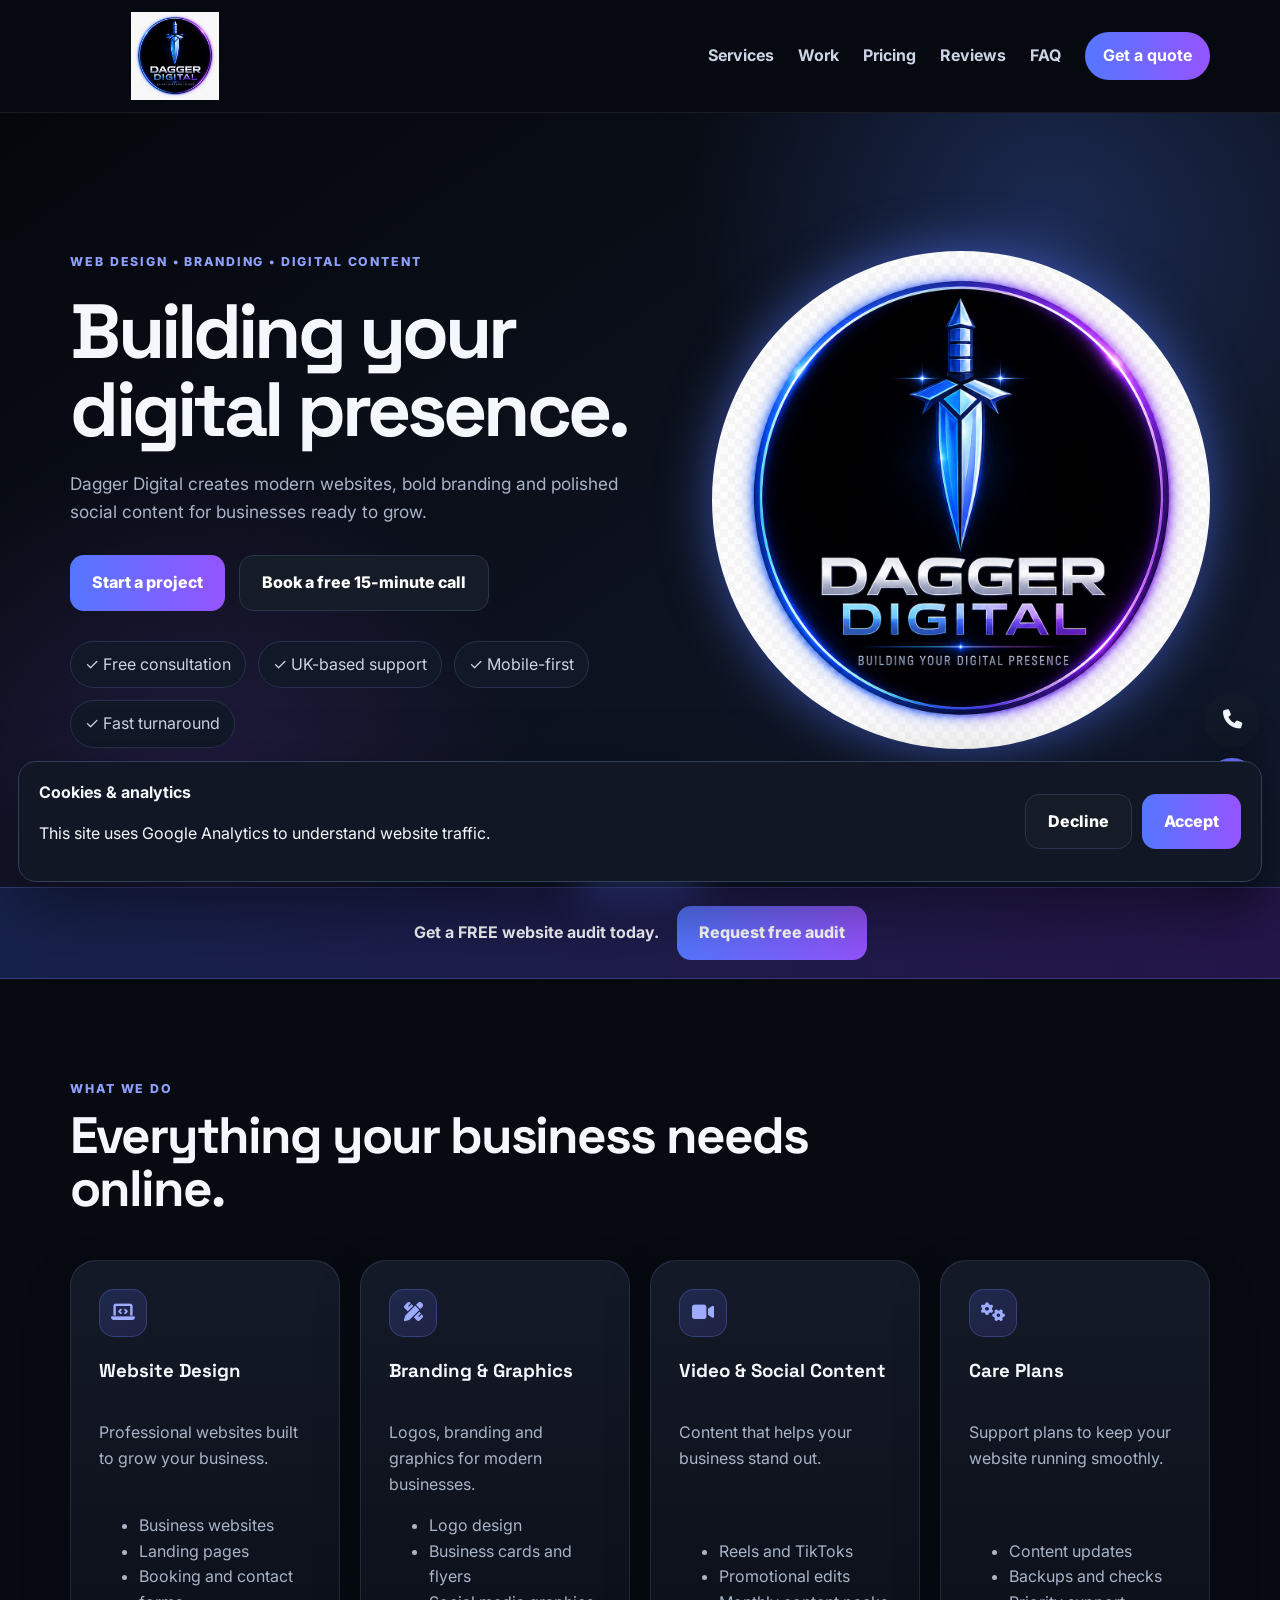
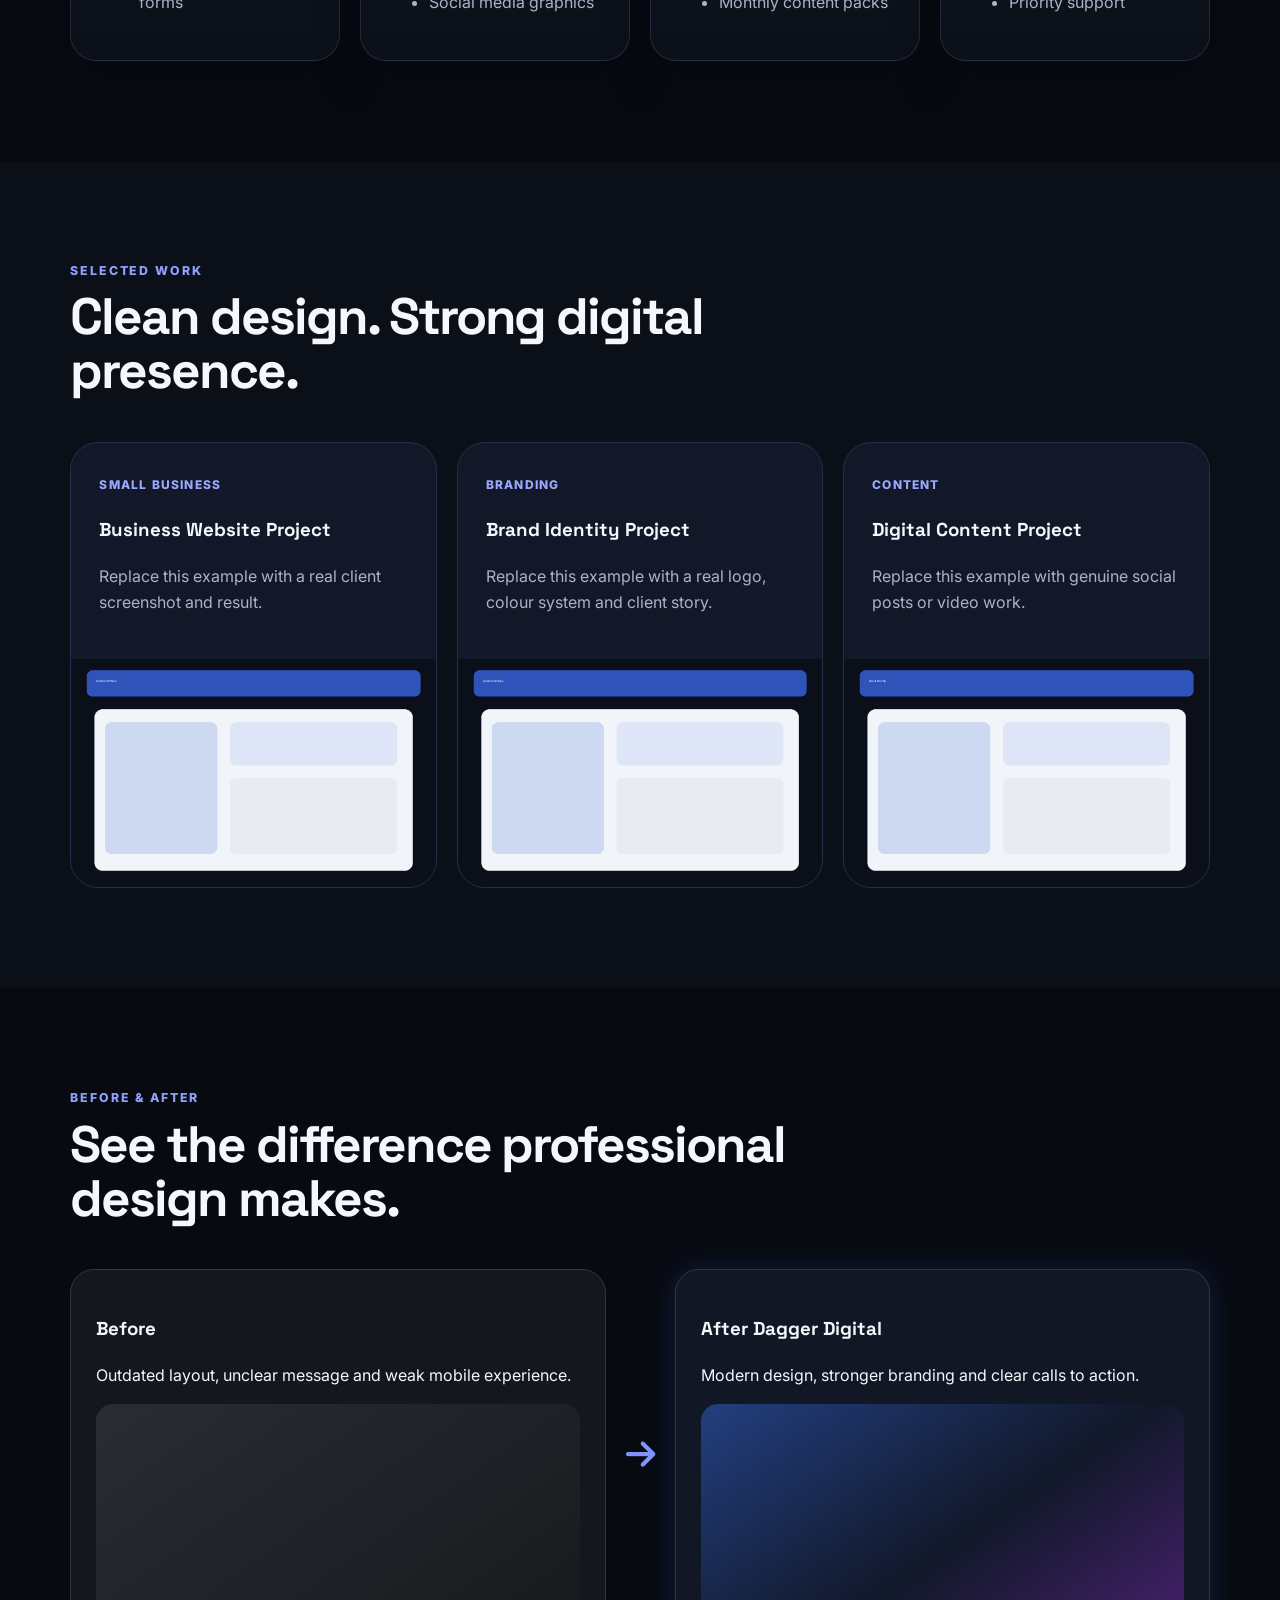
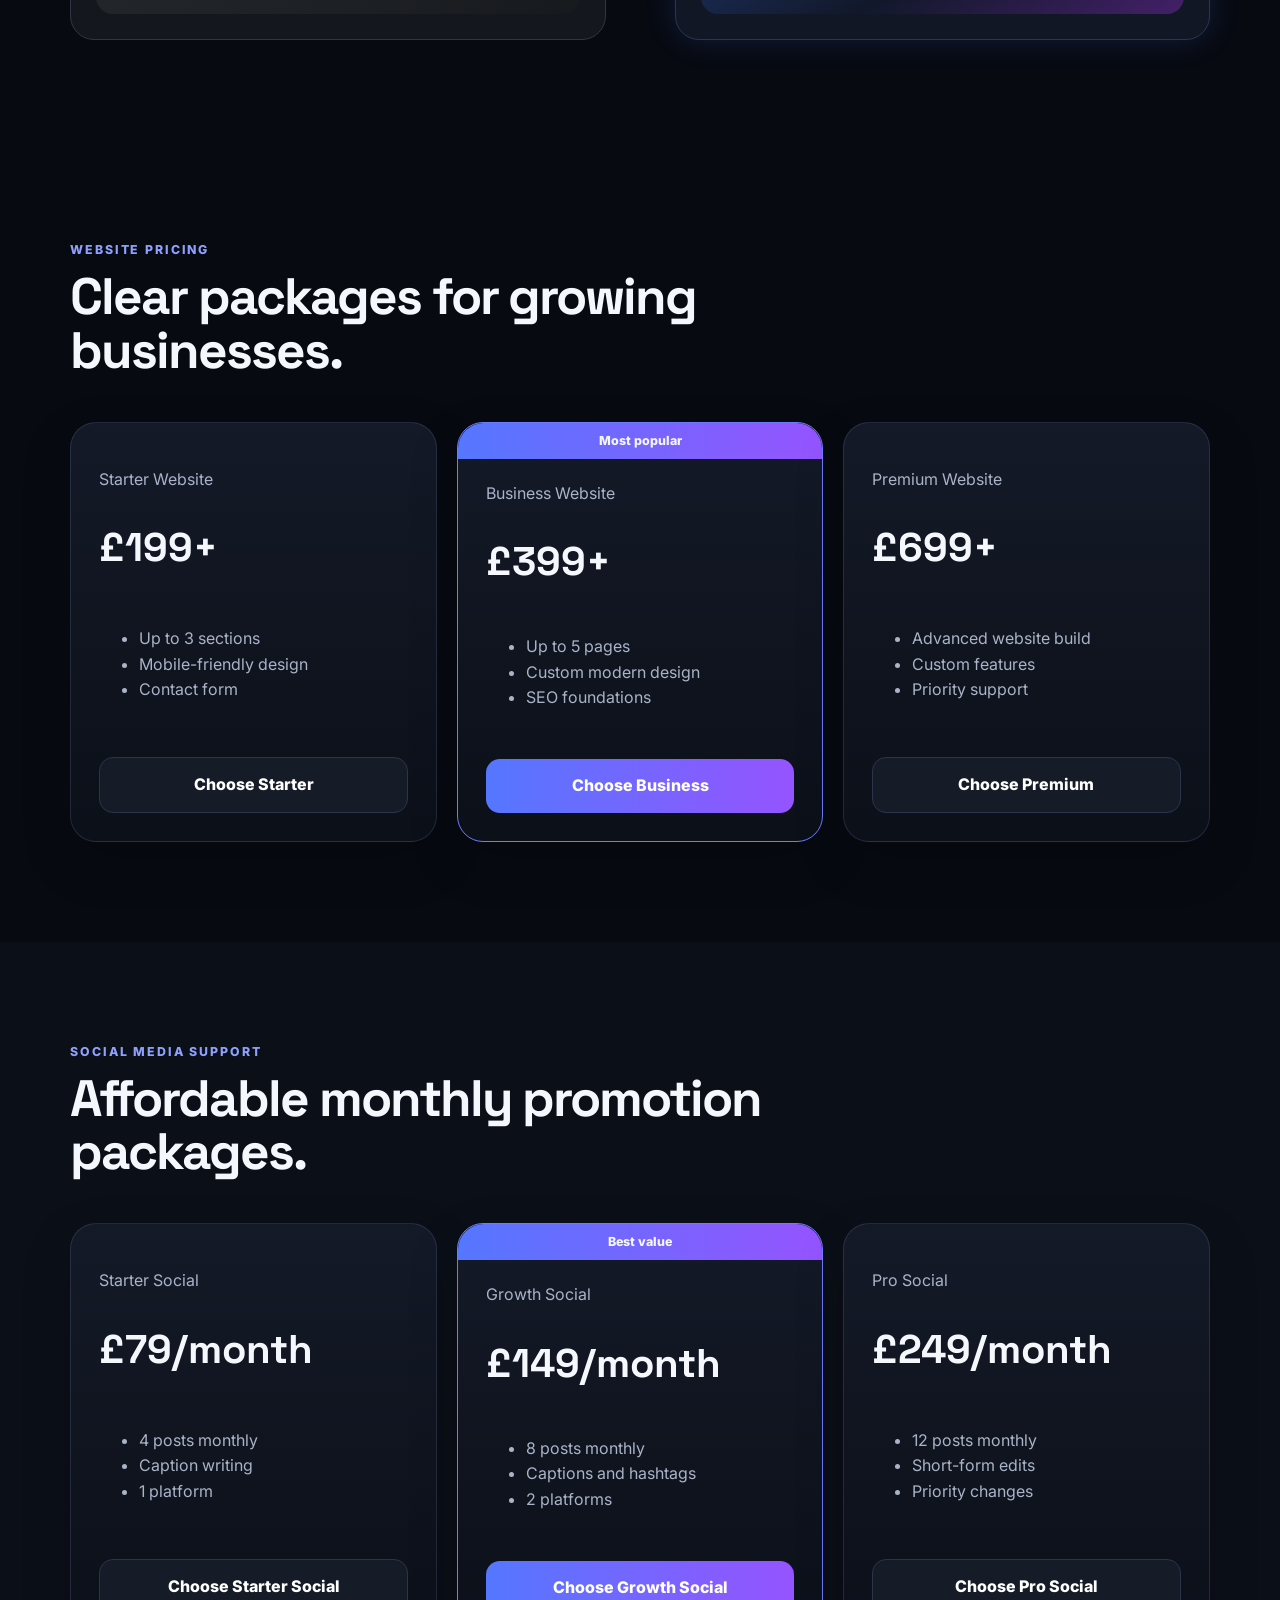
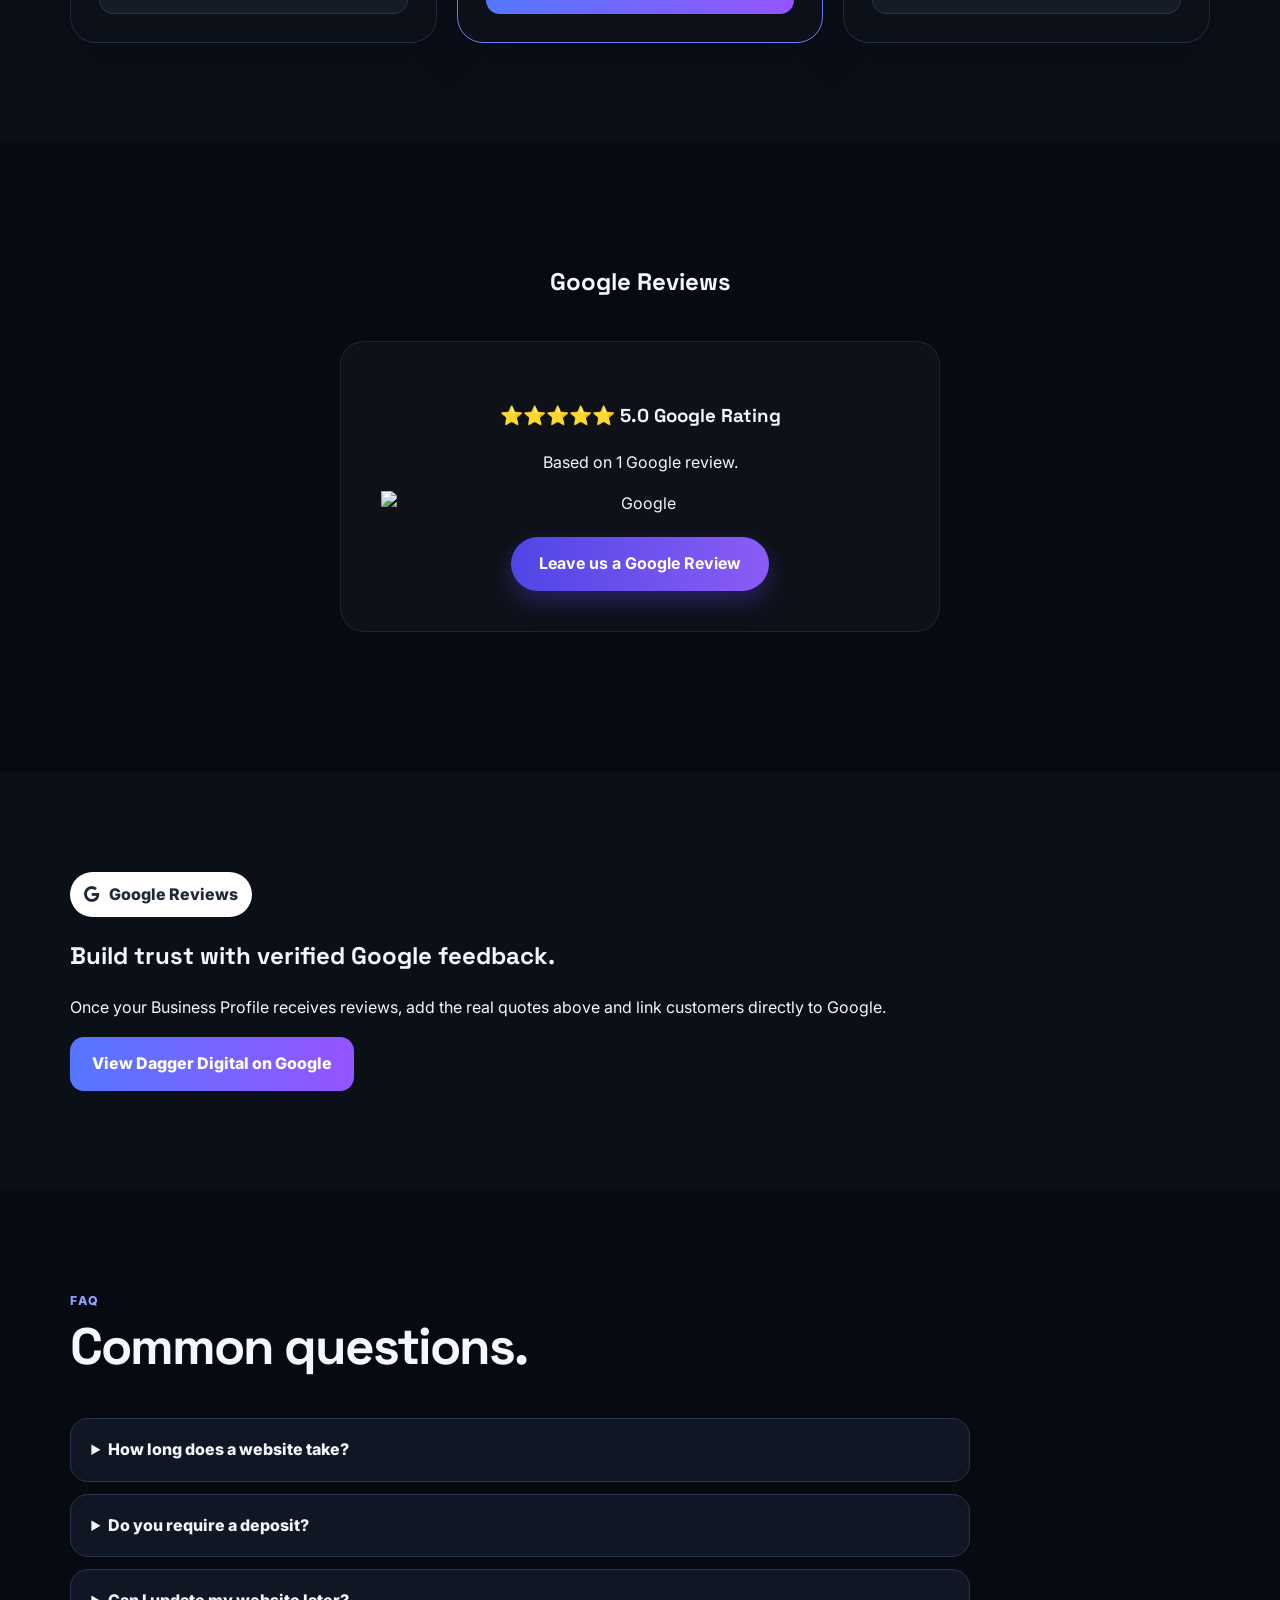
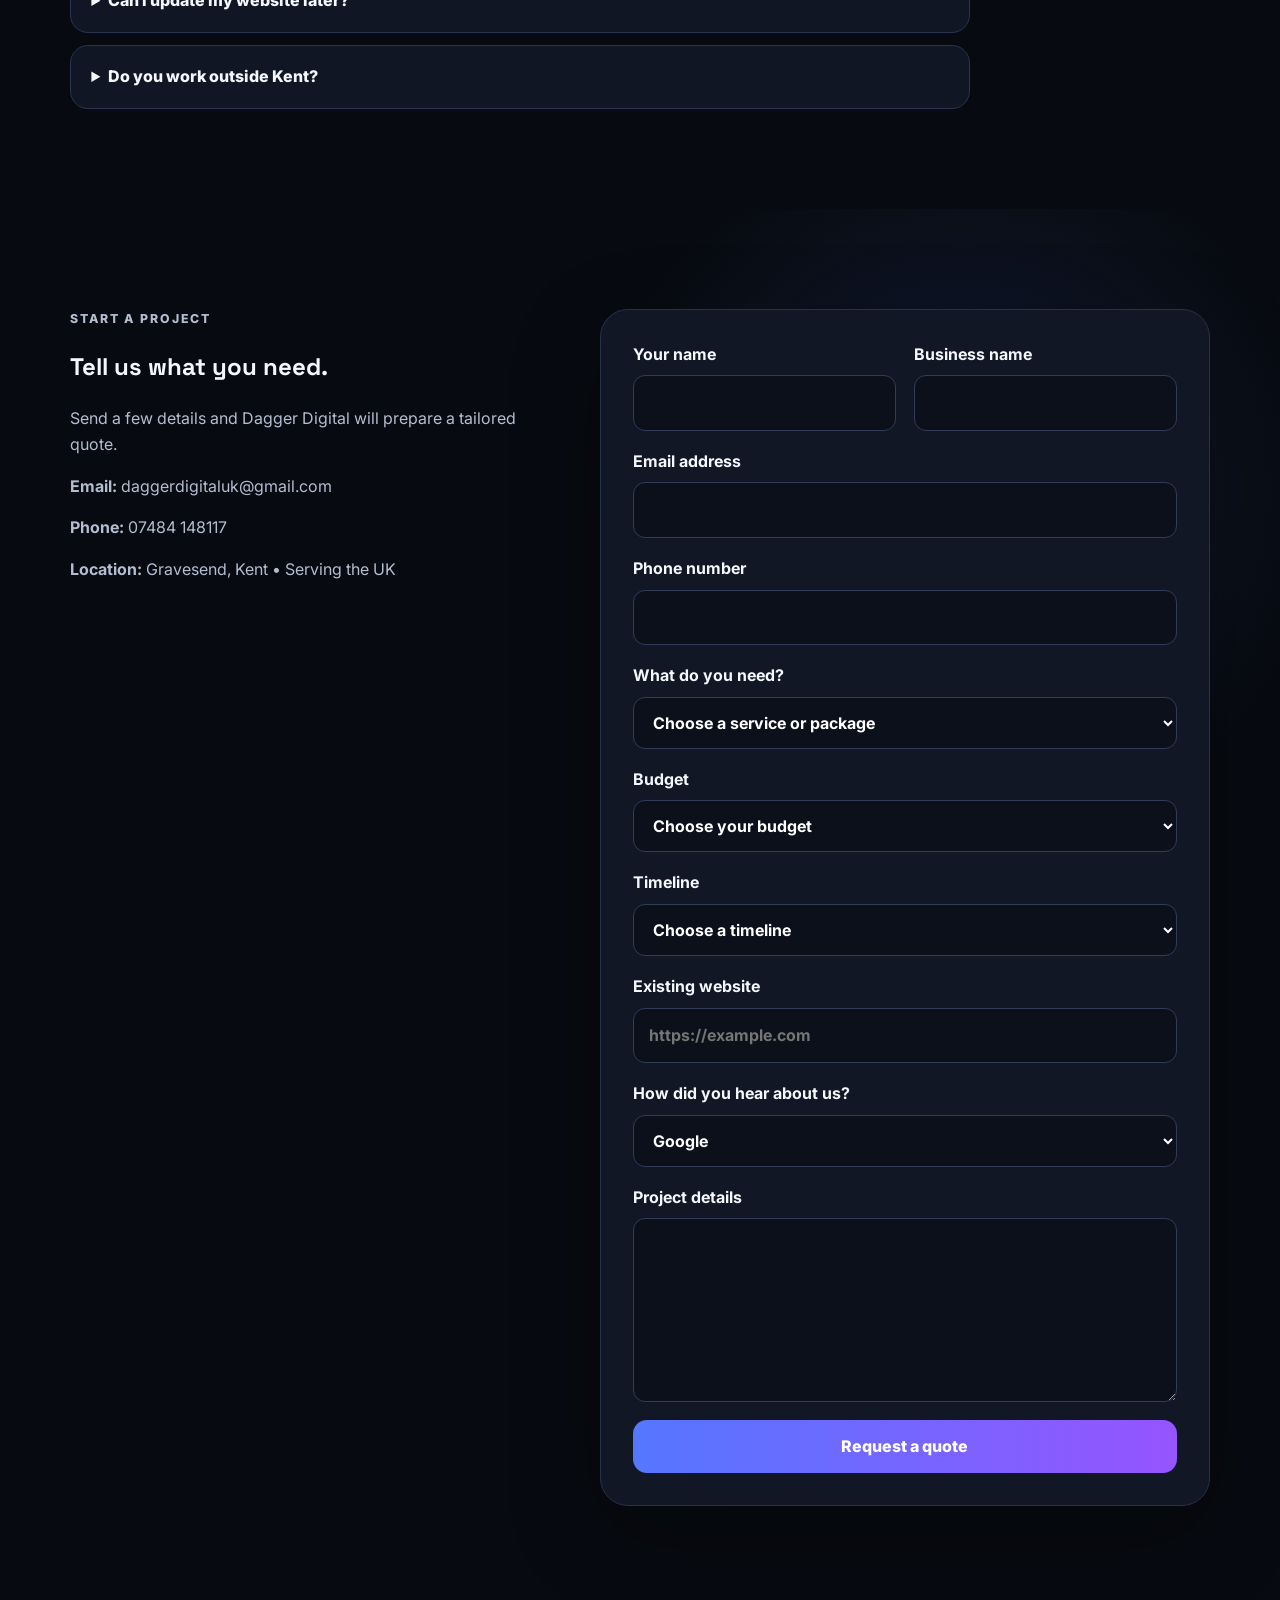
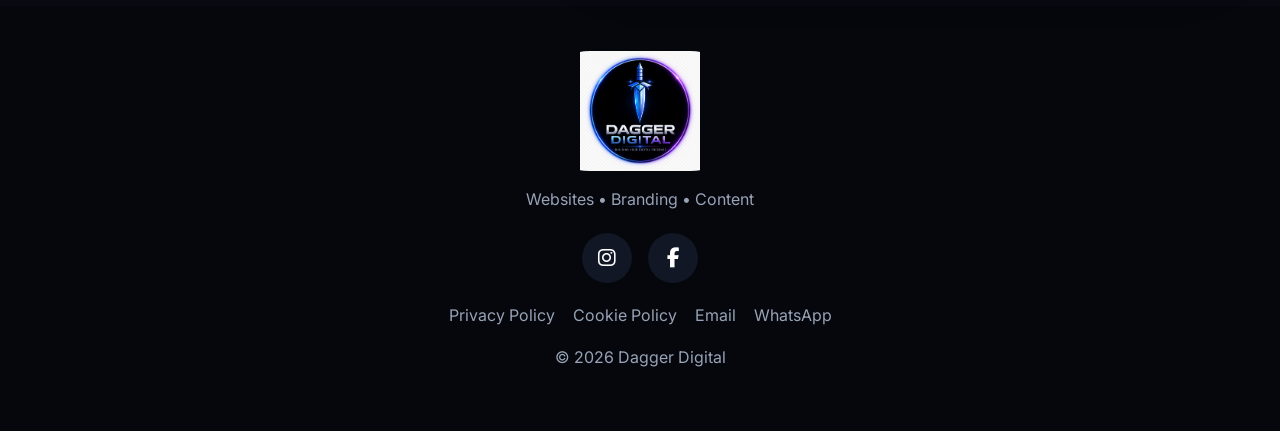
==== index.html @ 8957c0e5 "Update index.html" ====
<!DOCTYPE html>
<html lang="en">
<head>
  <meta charset="UTF-8">
  <meta name="viewport" content="width=device-width, initial-scale=1.0">
  <title>Dagger Digital | Websites, Branding & Content</title>
  <meta name="description" content="Dagger Digital creates modern websites, branding, social media content and digital solutions for businesses across the UK.">
  <meta name="keywords" content="web design Kent, website designer Gravesend, branding, social media promotion, small business websites UK">
  <meta name="author" content="Dagger Digital">

  <meta property="og:title" content="Dagger Digital | Websites, Branding & Content">
  <meta property="og:description" content="Professional websites, branding and digital content for ambitious businesses.">
  <meta property="og:url" content="https://www.daggerdigital.co.uk/">
  <meta property="og:type" content="website">
  <meta property="og:image" content="https://www.daggerdigital.co.uk/dagger-logo.png">

  <link rel="icon" href="dagger-logo.png">
  <link rel="preconnect" href="https://fonts.googleapis.com">
  <link rel="preconnect" href="https://fonts.gstatic.com" crossorigin>
  <link href="https://fonts.googleapis.com/css2?family=Inter:wght@400;500;600;700;800&family=Space+Grotesk:wght@500;600;700&display=swap" rel="stylesheet">
  <link rel="stylesheet" href="https://cdnjs.cloudflare.com/ajax/libs/font-awesome/6.5.2/css/all.min.css">
  <link rel="stylesheet" href="style.css">

  <script async src="https://www.googletagmanager.com/gtag/js?id=G-GS2VE7E183"></script>
  <script>
    window.dataLayer = window.dataLayer || [];
    function gtag(){dataLayer.push(arguments);}
    gtag('js', new Date());
    gtag('config', 'G-GS2VE7E183');
  </script>
</head>
<body>
  <div class="loader" id="loader"><img src="dagger-logo.png" alt="Dagger Digital"></div>

  <header class="site-header">
    <a class="brand" href="#home"><img src="dagger-logo.png" alt="Dagger Digital logo"></a>
    <button class="menu-toggle" type="button" aria-label="Open navigation" aria-expanded="false">
      <i class="fa-solid fa-bars"></i>
    </button>
    <nav class="nav">
      <a href="#services">Services</a>
      <a href="#work">Work</a>
      <a href="#pricing">Pricing</a>
      <a href="#reviews">Reviews</a>
      <a href="#faq">FAQ</a>
      <a class="nav-cta" href="#contact">Get a quote</a>
    </nav>
  </header>

  <main>
    <section class="hero" id="home">
      <div class="hero-copy reveal">
        <p class="eyebrow">Web design • Branding • Digital content</p>
        <h1>Building your digital presence.</h1>
        <p class="hero-text">Dagger Digital creates modern websites, bold branding and polished social content for businesses ready to grow.</p>
        <div class="hero-actions">
          <a class="btn primary" href="#contact">Start a project</a>
          <button class="btn secondary" id="book-call" type="button">Book a free 15-minute call</button>
        </div>
        <div class="trust-pills">
          <span>✓ Free consultation</span><span>✓ UK-based support</span><span>✓ Mobile-first</span><span>✓ Fast turnaround</span>
        </div>
      </div>
      <div class="hero-visual reveal">
        <div class="logo-orb"><img src="dagger-logo.png" alt="Dagger Digital"></div>
      </div>
    </section>

    <section class="free-audit">
      <strong>Get a FREE website audit today.</strong>
      <a class="btn primary prefill-button" href="#contact" data-service="Free Website Audit">Request free audit</a>
    </section>

    <section class="section" id="services">
      <div class="section-head reveal"><p class="eyebrow">What we do</p><h2>Everything your business needs online.</h2></div>
      <div class="grid grid-4">
        <article class="card service-card reveal"><div class="service-icon"><i class="fa-solid fa-laptop-code"></i></div><h3>Website Design</h3><p>Professional websites built to grow your business.</p><ul><li>Business websites</li><li>Landing pages</li><li>Booking and contact forms</li></ul></article>
        <article class="card service-card reveal"><div class="service-icon"><i class="fa-solid fa-pen-ruler"></i></div><h3>Branding & Graphics</h3><p>Logos, branding and graphics for modern businesses.</p><ul><li>Logo design</li><li>Business cards and flyers</li><li>Social media graphics</li></ul></article>
        <article class="card service-card reveal"><div class="service-icon"><i class="fa-solid fa-video"></i></div><h3>Video & Social Content</h3><p>Content that helps your business stand out.</p><ul><li>Reels and TikToks</li><li>Promotional edits</li><li>Monthly content packs</li></ul></article>
        <article class="card service-card reveal"><div class="service-icon"><i class="fa-solid fa-gears"></i></div><h3>Care Plans</h3><p>Support plans to keep your website running smoothly.</p><ul><li>Content updates</li><li>Backups and checks</li><li>Priority support</li></ul></article>
      </div>
    </section>

    <section class="section dark-section" id="work">
      <div class="section-head reveal"><p class="eyebrow">Selected work</p><h2>Clean design. Strong digital presence.</h2></div>
      <div class="grid grid-3">
        <article class="project-card reveal"><div class="project-copy"><span>Small Business</span><h3>Business Website Project</h3><p>Replace this example with a real client screenshot and result.</p></div><img src="project1.png" alt="Business website project"></article>
        <article class="project-card reveal"><div class="project-copy"><span>Branding</span><h3>Brand Identity Project</h3><p>Replace this example with a real logo, colour system and client story.</p></div><img src="project2.png" alt="Brand identity project"></article>
        <article class="project-card reveal"><div class="project-copy"><span>Content</span><h3>Digital Content Project</h3><p>Replace this example with genuine social posts or video work.</p></div><img src="project3.png" alt="Digital content project"></article>
      </div>
    </section>

    <section class="section before-after-section">
      <div class="section-head reveal"><p class="eyebrow">Before & after</p><h2>See the difference professional design makes.</h2></div>
      <div class="before-after reveal">
        <article class="compare-box compare-old"><h3>Before</h3><p>Outdated layout, unclear message and weak mobile experience.</p><div class="compare-art"></div></article>
        <div class="compare-arrow"><i class="fa-solid fa-arrow-right"></i></div>
        <article class="compare-box compare-new"><h3>After Dagger Digital</h3><p>Modern design, stronger branding and clear calls to action.</p><div class="compare-art"></div></article>
      </div>
    </section>

    <section class="section" id="pricing">
      <div class="section-head reveal"><p class="eyebrow">Website pricing</p><h2>Clear packages for growing businesses.</h2></div>
      <div class="grid grid-3">
        <article class="card price-card reveal"><p class="plan">Starter Website</p><h3>£199+</h3><ul><li>Up to 3 sections</li><li>Mobile-friendly design</li><li>Contact form</li></ul><a class="btn secondary full package-button" href="#contact" data-service="Starter Website — £199+">Choose Starter</a></article>
        <article class="card price-card featured reveal"><div class="popular">Most popular</div><p class="plan">Business Website</p><h3>£399+</h3><ul><li>Up to 5 pages</li><li>Custom modern design</li><li>SEO foundations</li></ul><a class="btn primary full package-button" href="#contact" data-service="Business Website — £399+">Choose Business</a></article>
        <article class="card price-card reveal"><p class="plan">Premium Website</p><h3>£699+</h3><ul><li>Advanced website build</li><li>Custom features</li><li>Priority support</li></ul><a class="btn secondary full package-button" href="#contact" data-service="Premium Website — £699+">Choose Premium</a></article>
      </div>
    </section>

    <section class="section social-pricing">
      <div class="section-head reveal"><p class="eyebrow">Social media support</p><h2>Affordable monthly promotion packages.</h2></div>
      <div class="grid grid-3">
        <article class="card price-card reveal"><p class="plan">Starter Social</p><h3>£79/month</h3><ul><li>4 posts monthly</li><li>Caption writing</li><li>1 platform</li></ul><a class="btn secondary full package-button" href="#contact" data-service="Starter Social — £79/month">Choose Starter Social</a></article>
        <article class="card price-card featured reveal"><div class="popular">Best value</div><p class="plan">Growth Social</p><h3>£149/month</h3><ul><li>8 posts monthly</li><li>Captions and hashtags</li><li>2 platforms</li></ul><a class="btn primary full package-button" href="#contact" data-service="Growth Social — £149/month">Choose Growth Social</a></article>
        <article class="card price-card reveal"><p class="plan">Pro Social</p><h3>£249/month</h3><ul><li>12 posts monthly</li><li>Short-form edits</li><li>Priority changes</li></ul><a class="btn secondary full package-button" href="#contact" data-service="Pro Social — £249/month">Choose Pro Social</a></article>
      </div>
    </section>
<section class="section testimonials" id="reviews">
    <h2>Google Reviews</h2>

    <div class="testimonial-card">
        <h3>⭐⭐⭐⭐⭐ 5.0 Google Rating</h3>
        <p>Based on 1 Google review.</p>

        <img
            src="https://upload.wikimedia.org/wikipedia/commons/2/2f/Google_2015_logo.svg"
            alt="Google"
            class="google-logo">

        <a href="https://g.page/r/CZR_i5ZZs6BMEAE/review"
           target="_blank"
           class="google-review-btn">
            Leave us a Google Review
        </a>
    </div>
</section>

    <section class="section google-reviews">
      <div class="google-badge"><i class="fa-brands fa-google"></i> Google Reviews</div>
      <h2>Build trust with verified Google feedback.</h2>
      <p>Once your Business Profile receives reviews, add the real quotes above and link customers directly to Google.</p>
      <a class="btn primary" href="https://www.google.com/search?q=Dagger+Digital" target="_blank" rel="noopener">View Dagger Digital on Google</a>
    </section>

    <section class="section" id="faq">
      <div class="section-head reveal"><p class="eyebrow">FAQ</p><h2>Common questions.</h2></div>
      <div class="faq-list">
        <details><summary>How long does a website take?</summary><p>Most small business websites take around one to three weeks depending on content, revisions and features.</p></details>
        <details><summary>Do you require a deposit?</summary><p>A 50% deposit is normally required before work begins, with the remaining balance due before launch.</p></details>
        <details><summary>Can I update my website later?</summary><p>Yes. Updates can be arranged through a care plan or quoted individually.</p></details>
        <details><summary>Do you work outside Kent?</summary><p>Yes. Dagger Digital works remotely with businesses throughout the UK.</p></details>
      </div>
    </section>

    <section class="contact-section" id="contact">
      <div class="contact-copy reveal">
        <p class="eyebrow">Start a project</p><h2>Tell us what you need.</h2>
        <p>Send a few details and Dagger Digital will prepare a tailored quote.</p>
        <p><strong>Email:</strong> daggerdigitaluk@gmail.com</p>
        <p><strong>Phone:</strong> <a href="tel:07484148117">07484 148117</a></p>
        <p><strong>Location:</strong> Gravesend, Kent • Serving the UK</p>
      </div>

      <form class="contact-form reveal" action="https://formsubmit.co/daggerdigitaluk@gmail.com" method="POST">
        <input type="hidden" name="_subject" value="New Website Quote - Dagger Digital">
        <input type="hidden" name="_template" value="table">
        <input type="hidden" name="_captcha" value="true">
        <input type="hidden" name="_next" value="https://www.daggerdigital.co.uk/thanks.html">
        <input type="hidden" name="_autoresponse" value="Thank you for contacting Dagger Digital. We have received your quote request and will reply within 24 hours.">
        <input type="hidden" name="Enquiry Source" value="Dagger Digital Website">

        <div class="form-grid">
          <label>Your name<input type="text" name="Customer Name" required></label>
          <label>Business name<input type="text" name="Business Name"></label>
          <label class="full-field">Email address<input type="email" name="email" required></label>
          <label class="full-field">Phone number<input type="tel" name="Phone Number"></label>
          <label class="full-field">What do you need?
            <select name="Selected Package" id="service-select" required>
              <option value="">Choose a service or package</option>
              <option>Free Website Audit</option>
              <option>Free 15-Minute Call</option>
              <option>Starter Website — £199+</option>
              <option>Business Website — £399+</option>
              <option>Premium Website — £699+</option>
              <option>Starter Social — £79/month</option>
              <option>Growth Social — £149/month</option>
              <option>Pro Social — £249/month</option>
              <option>Logo and branding</option>
              <option>Social media graphics</option>
              <option>Video editing</option>
              <option>Website maintenance</option>
            </select>
          </label>
          <label class="full-field">Budget
            <select name="Budget" required>
              <option value="">Choose your budget</option>
              <option>Under £300</option>
              <option>£300 - £500</option>
              <option>£500 - £1,000</option>
              <option>£1,000+</option>
            </select>
          </label>
          <label class="full-field">Timeline
            <select name="Timeline" required>
              <option value="">Choose a timeline</option>
              <option>ASAP</option>
              <option>Within 1 month</option>
              <option>Within 3 months</option>
              <option>Just researching</option>
            </select>
          </label>
          <label class="full-field">Existing website<input type="url" name="Existing Website" placeholder="https://example.com"></label>
          <label class="full-field">How did you hear about us?
            <select name="How They Found Us">
              <option>Google</option><option>Social media</option><option>Recommendation</option><option>Google Business Profile</option><option>Other</option>
            </select>
          </label>
          <label class="full-field">Project details<textarea name="Project Details" rows="6" required></textarea></label>
        </div>

        <button class="btn primary full" type="submit">Request a quote</button>
      </form>
    </section>
  </main>

  <footer class="footer">
    <img src="dagger-logo.png" alt="Dagger Digital logo">
    <p>Websites • Branding • Content</p>

    <div class="social-icons">
      <a href="https://www.instagram.com/daggerdigital.uk" target="_blank" rel="noopener" aria-label="Instagram"><i class="fa-brands fa-instagram"></i></a>
      <a href="https://www.facebook.com/DaggerDigitalUK" target="_blank" rel="noopener" aria-label="Facebook"><i class="fa-brands fa-facebook-f"></i></a>
    </div>

    <div class="footer-links">
      <a href="privacy.html">Privacy Policy</a>
      <a href="cookies.html">Cookie Policy</a>
      <a href="mailto:daggerdigitaluk@gmail.com">Email</a>
      <a href="https://wa.me/447484148117" target="_blank" rel="noopener">WhatsApp</a>
    </div>

    <p>© <span id="year"></span> Dagger Digital</p>
  </footer>

  <a class="sticky-quote" href="#contact">Get a Quote</a>

  <div class="floating-actions">
    <a class="float-btn call" href="tel:07484148117" aria-label="Call Dagger Digital"><i class="fa-solid fa-phone"></i></a>
    <a class="float-btn email" href="mailto:daggerdigitaluk@gmail.com" aria-label="Email Dagger Digital"><i class="fa-solid fa-envelope"></i></a>
    <a class="float-btn whatsapp" href="https://wa.me/447484148117" target="_blank" rel="noopener" aria-label="WhatsApp Dagger Digital"><i class="fa-brands fa-whatsapp"></i></a>
  </div>

  <div class="popup-overlay" id="quote-popup">
    <div class="quote-popup">
      <div class="popup-icon"><i class="fa-solid fa-check"></i></div>
      <h2>Quote request ready</h2>
      <p>Your request will be sent in <strong><span id="countdown">5</span> seconds</strong>.</p>
      <div class="progress-track"><div id="progress-bar"></div></div>
      <button class="btn secondary" id="cancel-submit" type="button">Cancel</button>
    </div>
  </div>

  <div class="modal" id="booking-modal">
    <div class="modal-card">
      <button class="modal-close" type="button" data-close>&times;</button>
      <h2>Book a free 15-minute call</h2>
      <p>Continue to the quote form and add a suitable day and time in the project details.</p>
      <button class="btn primary" id="booking-to-form" type="button">Continue to booking form</button>
    </div>
  </div>

  <div class="cookie-bar" id="cookie-bar">
    <div><strong>Cookies & analytics</strong><p>This site uses Google Analytics to understand website traffic.</p></div>
    <div class="cookie-actions">
      <button class="btn secondary" id="decline-cookies" type="button">Decline</button>
      <button class="btn primary" id="accept-cookies" type="button">Accept</button>
    </div>
  </div>

  <script src="script.js"></script>
</body>
</html>
---- style.css ----
*{box-sizing:border-box}
html{scroll-behavior:smooth}
body{margin:0;background:#070a11;color:#f4f7fb;font-family:Inter,Arial,sans-serif;line-height:1.6;overflow-x:hidden}
a{color:inherit;text-decoration:none}
button,input,select,textarea{font:inherit}
img{display:block;max-width:100%}
:root{--panel:#111724;--border:#293550;--muted:#a9b4c8;--blue:#5577ff;--purple:#9554ff;--green:#25d366;--gold:#ffd166}

.loader{position:fixed;inset:0;z-index:5000;display:grid;place-items:center;background:#05070c;transition:opacity .55s ease,visibility .55s ease}
.loader.hidden{opacity:0;visibility:hidden}
.loader img{width:min(420px,75vw);border-radius:50%;filter:drop-shadow(0 0 35px rgba(85,119,255,.75));animation:loaderPulse 1.2s ease-in-out infinite}
@keyframes loaderPulse{50%{transform:scale(1.035);filter:drop-shadow(0 0 50px rgba(85,119,255,.95))}}

.site-header{position:sticky;top:0;z-index:1000;display:flex;align-items:center;justify-content:space-between;padding:12px 5.5%;background:rgba(7,10,17,.86);backdrop-filter:blur(18px);border-bottom:1px solid rgba(255,255,255,.08)}
.brand img{width:210px;height:88px;object-fit:contain;border-radius:999px;transition:.35s}
.brand:hover img{transform:scale(1.04);filter:drop-shadow(0 0 14px rgba(85,119,255,.9)) drop-shadow(0 0 25px rgba(149,84,255,.45))}
.nav{display:flex;align-items:center;gap:24px}
.nav a{position:relative;color:#cbd4e5;font-weight:700;transition:.25s}
.nav a:hover{color:#91a4ff}
.nav a::after{content:"";position:absolute;left:0;bottom:-7px;width:0;height:2px;border-radius:999px;background:linear-gradient(90deg,var(--blue),var(--purple));transition:width .3s}
.nav a:hover::after{width:100%}
.nav-cta{padding:11px 18px;border-radius:999px;background:linear-gradient(90deg,var(--blue),var(--purple));color:#fff!important}
.menu-toggle{display:none;border:0;background:transparent;color:#fff;font-size:1.5rem;cursor:pointer}

.hero{min-height:86vh;display:grid;grid-template-columns:1.08fr .92fr;gap:58px;align-items:center;padding:105px 5.5%;background:radial-gradient(circle at 82% 14%,rgba(79,124,255,.24),transparent 29%),radial-gradient(circle at 15% 88%,rgba(149,84,255,.16),transparent 27%),linear-gradient(145deg,#05070c,#0d1320 62%,#111a2f)}
.eyebrow{margin:0;color:#8fa1ff;font-size:.77rem;font-weight:800;letter-spacing:.15em;text-transform:uppercase}
h1,h2,h3{font-family:"Space Grotesk",sans-serif}
.hero h1{margin:.28em 0;font-size:clamp(3rem,6vw,6.2rem);line-height:1.01;letter-spacing:-.05em}
.hero-text{max-width:680px;color:var(--muted);font-size:1.08rem}
.hero-actions{display:flex;gap:14px;flex-wrap:wrap;margin:30px 0}
.btn{display:inline-flex;align-items:center;justify-content:center;border:0;border-radius:14px;padding:14px 22px;font-weight:800;cursor:pointer;transition:.25s}
.btn:hover{transform:translateY(-3px);filter:brightness(1.08);box-shadow:0 14px 34px rgba(85,119,255,.3)}
.primary{background:linear-gradient(90deg,var(--blue),var(--purple));color:#fff}
.secondary{background:#151b27;color:#fff;border:1px solid #2a354b}
.full{width:100%}
.trust-pills{display:flex;gap:12px;flex-wrap:wrap}
.trust-pills span{padding:10px 14px;border-radius:999px;background:#111827;border:1px solid #27324a;color:#cbd4e4}
.logo-orb{display:grid;place-items:center}
.logo-orb img{width:min(520px,85vw);aspect-ratio:1;border-radius:50%;object-fit:cover;filter:drop-shadow(0 0 26px rgba(85,119,255,.58));animation:floatLogo 5s ease-in-out infinite}
@keyframes floatLogo{50%{transform:translateY(-12px)}}

.free-audit{padding:18px 5.5%;display:flex;justify-content:center;align-items:center;gap:18px;flex-wrap:wrap;background:linear-gradient(90deg,#17224c,#25164a);border-block:1px solid rgba(134,151,255,.25)}
.section{padding:100px 5.5%}
.dark-section,.social-pricing,.google-reviews{background:#0b0f18}
.section-head{max-width:770px;margin-bottom:44px}
.section-head h2{font-size:clamp(2.3rem,4vw,4rem);line-height:1.05;letter-spacing:-.04em;margin:.2em 0}
.grid{display:grid;gap:20px}
.grid-4{grid-template-columns:repeat(4,1fr)}
.grid-3{grid-template-columns:repeat(3,1fr)}

.card{display:flex;flex-direction:column;min-height:360px;padding:28px;border-radius:26px;background:linear-gradient(180deg,rgba(20,26,40,.98),rgba(12,16,25,.98));border:1px solid rgba(121,140,190,.2);box-shadow:0 20px 50px rgba(0,0,0,.18);transition:.35s}
.card:hover,.project-card:hover,.compare-box:hover{transform:translateY(-8px);border-color:rgba(104,132,255,.85);background:linear-gradient(145deg,rgba(42,60,120,.48),rgba(79,36,119,.23)),#111724;box-shadow:0 32px 80px rgba(0,0,0,.34),0 0 28px rgba(79,124,255,.2)}
.service-icon{width:48px;height:48px;display:grid;place-items:center;border-radius:15px;background:linear-gradient(145deg,rgba(79,124,255,.18),rgba(123,92,255,.14));border:1px solid rgba(114,133,255,.28);color:#9eacff;font-size:1.2rem;transition:.3s}
.card:hover .service-icon{transform:rotate(-5deg) scale(1.1);color:#fff;background:linear-gradient(135deg,var(--blue),var(--purple));box-shadow:0 0 24px rgba(79,124,255,.45)}
.card p,.card li{color:var(--muted)}
.card ul{margin-top:auto}

.project-card{overflow:hidden;border-radius:28px;background:#121827;border:1px solid #25304a;transition:.35s}
.project-copy{padding:28px}
.project-copy span{color:#9aa8ff;text-transform:uppercase;letter-spacing:.1em;font-size:.75rem;font-weight:800}
.project-copy p{color:var(--muted)}
.project-card img{width:100%;aspect-ratio:16/10;object-fit:cover}

.before-after{display:grid;grid-template-columns:1fr auto 1fr;gap:20px;align-items:center}
.compare-box{padding:25px;border-radius:24px;background:#111724;border:1px solid #2a3650;transition:.35s}
.compare-old{filter:saturate(.45)}
.compare-new{box-shadow:0 0 30px rgba(85,119,255,.18)}
.compare-art{height:210px;border-radius:17px;background:linear-gradient(145deg,#252d39,#151a22)}
.compare-new .compare-art{background:linear-gradient(145deg,#233f80,#11182a 58%,#432068)}
.compare-arrow{font-size:2.1rem;color:#8094ff}

.price-card{position:relative;min-height:420px}
.price-card h3{font-size:2.5rem;margin:.2em 0}
.price-card .btn{margin-top:auto}
.featured{border-color:#6c7cff}
.popular{position:absolute;top:0;left:0;right:0;padding:8px;text-align:center;border-radius:26px 26px 0 0;background:linear-gradient(90deg,var(--blue),var(--purple));font-size:.78rem;font-weight:800}
.featured .plan{margin-top:30px}

.reviews-section{background:linear-gradient(145deg,#0b0f18,#101527)}
.section.testimonials{
    text-align:center;
    padding:100px 5%;
}

.testimonial-card{
    max-width:600px;
    margin:40px auto;
    padding:40px;
    text-align:center;
    background:rgba(255,255,255,.03);
    border:1px solid rgba(255,255,255,.08);
    border-radius:24px;
}

.google-review-btn{
    display:inline-block;
    margin-top:20px;
    padding:14px 28px;
    background:linear-gradient(90deg,#4f46e5,#8b5cf6);
    color:#fff;
    border-radius:50px;
    text-decoration:none;
    font-weight:700;
    transition:.3s;
    box-shadow:0 10px 25px rgba(79,70,229,.35);
}

.google-review-btn:hover{
    transform:translateY(-3px);
    box-shadow:0 15px 35px rgba(79,70,229,.5);
}
.testimonial-card{min-height:280px}
.stars{color:var(--gold);font-size:1.25rem;letter-spacing:.08em}
.review-note{color:#7f8ba0;font-size:.86rem}
.google-badge{display:inline-flex;gap:10px;align-items:center;padding:10px 14px;border-radius:999px;background:#fff;color:#1f2937;font-weight:800}

.faq-list{display:grid;gap:12px;max-width:900px}
details{border:1px solid #293550;border-radius:18px;background:#101624;padding:18px 20px}
summary{cursor:pointer;font-weight:800}
details p{color:var(--muted)}

.contact-section{padding:100px 5.5%;display:grid;grid-template-columns:.88fr 1.12fr;gap:50px;background:radial-gradient(circle at 75% 20%,rgba(79,124,255,.16),transparent 25%),#070a10}
.contact-copy p{color:#b4bdd0}
.contact-form{padding:32px;border-radius:28px;background:#111724;border:1px solid #26314a;box-shadow:0 30px 90px rgba(0,0,0,.28)}
.form-grid{display:grid;grid-template-columns:1fr 1fr;gap:18px}
.full-field{grid-column:1/-1}
.contact-form label{display:flex;flex-direction:column;gap:8px;font-weight:700}
.contact-form input,.contact-form select,.contact-form textarea{width:100%;padding:14px 15px;border-radius:12px;border:1px solid #313d58;background:#0b101a;color:#fff;outline:none}
.contact-form input:focus,.contact-form select:focus,.contact-form textarea:focus{border-color:#7185ff;box-shadow:0 0 0 3px rgba(79,124,255,.14)}
.contact-form button{margin-top:18px}

.footer{text-align:center;padding:45px 5.5%;background:#05070c;color:#98a3b7}
.footer>img{width:220px;height:120px;object-fit:contain;margin:0 auto 14px;border-radius:999px}
.social-icons{display:flex;justify-content:center;gap:16px;margin:20px 0}
.social-icons a{width:50px;height:50px;display:grid;place-items:center;border-radius:50%;background:#111724;color:#fff;font-size:1.25rem;transition:.3s}
.social-icons a:hover{transform:translateY(-4px);background:linear-gradient(135deg,var(--blue),var(--purple));box-shadow:0 0 20px rgba(85,119,255,.55)}
.footer-links{display:flex;justify-content:center;gap:18px;flex-wrap:wrap}

.sticky-quote{position:fixed;left:50%;bottom:18px;transform:translateX(-50%);z-index:90;padding:12px 20px;border-radius:999px;background:linear-gradient(90deg,var(--blue),var(--purple));font-weight:800;box-shadow:0 14px 40px rgba(85,119,255,.4)}
.floating-actions{position:fixed;right:20px;bottom:20px;z-index:95;display:flex;flex-direction:column;gap:10px}
.float-btn{width:56px;height:56px;border-radius:50%;display:grid;place-items:center;box-shadow:0 18px 45px rgba(0,0,0,.35);font-size:1.2rem}
.float-btn.call{background:#111827}
.float-btn.email{background:linear-gradient(135deg,var(--blue),var(--purple))}
.float-btn.whatsapp{background:var(--green)}

.popup-overlay,.modal{position:fixed;inset:0;z-index:3000;display:none;place-items:center;padding:20px;background:rgba(3,5,9,.78);backdrop-filter:blur(8px)}
.popup-overlay.show,.modal.show{display:grid}
.quote-popup,.modal-card{width:min(460px,100%);padding:32px;border-radius:24px;background:#111724;border:1px solid #344263;box-shadow:0 35px 100px rgba(0,0,0,.5)}
.quote-popup{text-align:center}
.popup-icon{width:58px;height:58px;display:grid;place-items:center;margin:0 auto 18px;border-radius:50%;background:linear-gradient(90deg,var(--blue),var(--purple))}
.progress-track{height:8px;margin:22px 0;border-radius:999px;background:#252f43;overflow:hidden}
.progress-track div{height:100%;width:100%;background:linear-gradient(90deg,var(--blue),var(--purple));transition:width 1s linear}
.modal-card{position:relative}
.modal-close{position:absolute;top:14px;right:14px;width:38px;height:38px;border:0;border-radius:50%;background:#1b2434;color:#fff;cursor:pointer}

.cookie-bar{position:fixed;left:18px;right:18px;bottom:18px;z-index:120;display:none;align-items:center;justify-content:space-between;gap:18px;padding:18px 20px;border-radius:18px;background:#111724;border:1px solid #33405b;box-shadow:0 25px 70px rgba(0,0,0,.45)}
.cookie-bar.show{display:flex}
.cookie-actions{display:flex;gap:10px}

.success-banner{display:none;margin:20px 5.5%;padding:18px 20px;border-radius:16px;background:#10281b;border:1px solid #2b8e50;color:#dfffe8;font-weight:700}
.success-banner.show{display:block}
.reveal{opacity:0;transform:translateY(26px);transition:opacity .7s ease,transform .7s ease}
.reveal.visible{opacity:1;transform:none}

.policy-page,.thanks-page{min-height:100vh;display:grid;place-items:center;padding:30px;background:radial-gradient(circle at 50% 15%,rgba(85,119,255,.18),transparent 35%),#070a11}
.policy-card,.thanks-card{width:min(760px,100%);padding:38px;border-radius:28px;background:#111724;border:1px solid #2c3852}
.policy-card p,.thanks-card p{color:var(--muted)}

@media(max-width:1050px){
  .hero,.contact-section{grid-template-columns:1fr}
  .grid-4{grid-template-columns:repeat(2,1fr)}
  .grid-3{grid-template-columns:1fr}
  .before-after{grid-template-columns:1fr}
  .compare-arrow{transform:rotate(90deg);text-align:center}
  .menu-toggle{display:block}
  .nav{display:none;position:absolute;top:100%;left:0;right:0;padding:20px 5.5%;background:#0a0e16;flex-direction:column;align-items:flex-start}
  .nav.open{display:flex}
}

@media(max-width:680px){
  .brand img{width:165px;height:70px}
  .hero{padding-top:70px}
  .grid-4,.form-grid{grid-template-columns:1fr}
  .full-field{grid-column:auto}
  .section,.contact-section{padding:76px 5%}
  .contact-form{padding:22px}
  .sticky-quote{left:18px;right:88px;transform:none;text-align:center}
  .cookie-bar{align-items:flex-start;flex-direction:column}
}
.testimonial-card{
    max-width:600px;
    margin:40px auto;
    padding:40px;
    text-align:center;
    background:rgba(255,255,255,.03);
    border:1px solid rgba(255,255,255,.08);
    border-radius:24px;
}

.google-review-btn{
    display:inline-block;
    margin-top:20px;
    padding:14px 28px;
    background:linear-gradient(90deg,#4f46e5,#8b5cf6);
    color:#fff;
    border-radius:50px;
    text-decoration:none;
    font-weight:700;
    transition:.3s;
    box-shadow:0 10px 25px rgba(79,70,229,.35);
}

.google-review-btn:hover{
    transform:translateY(-3px);
    box-shadow:0 15px 35px rgba(79,70,229,.5);
}
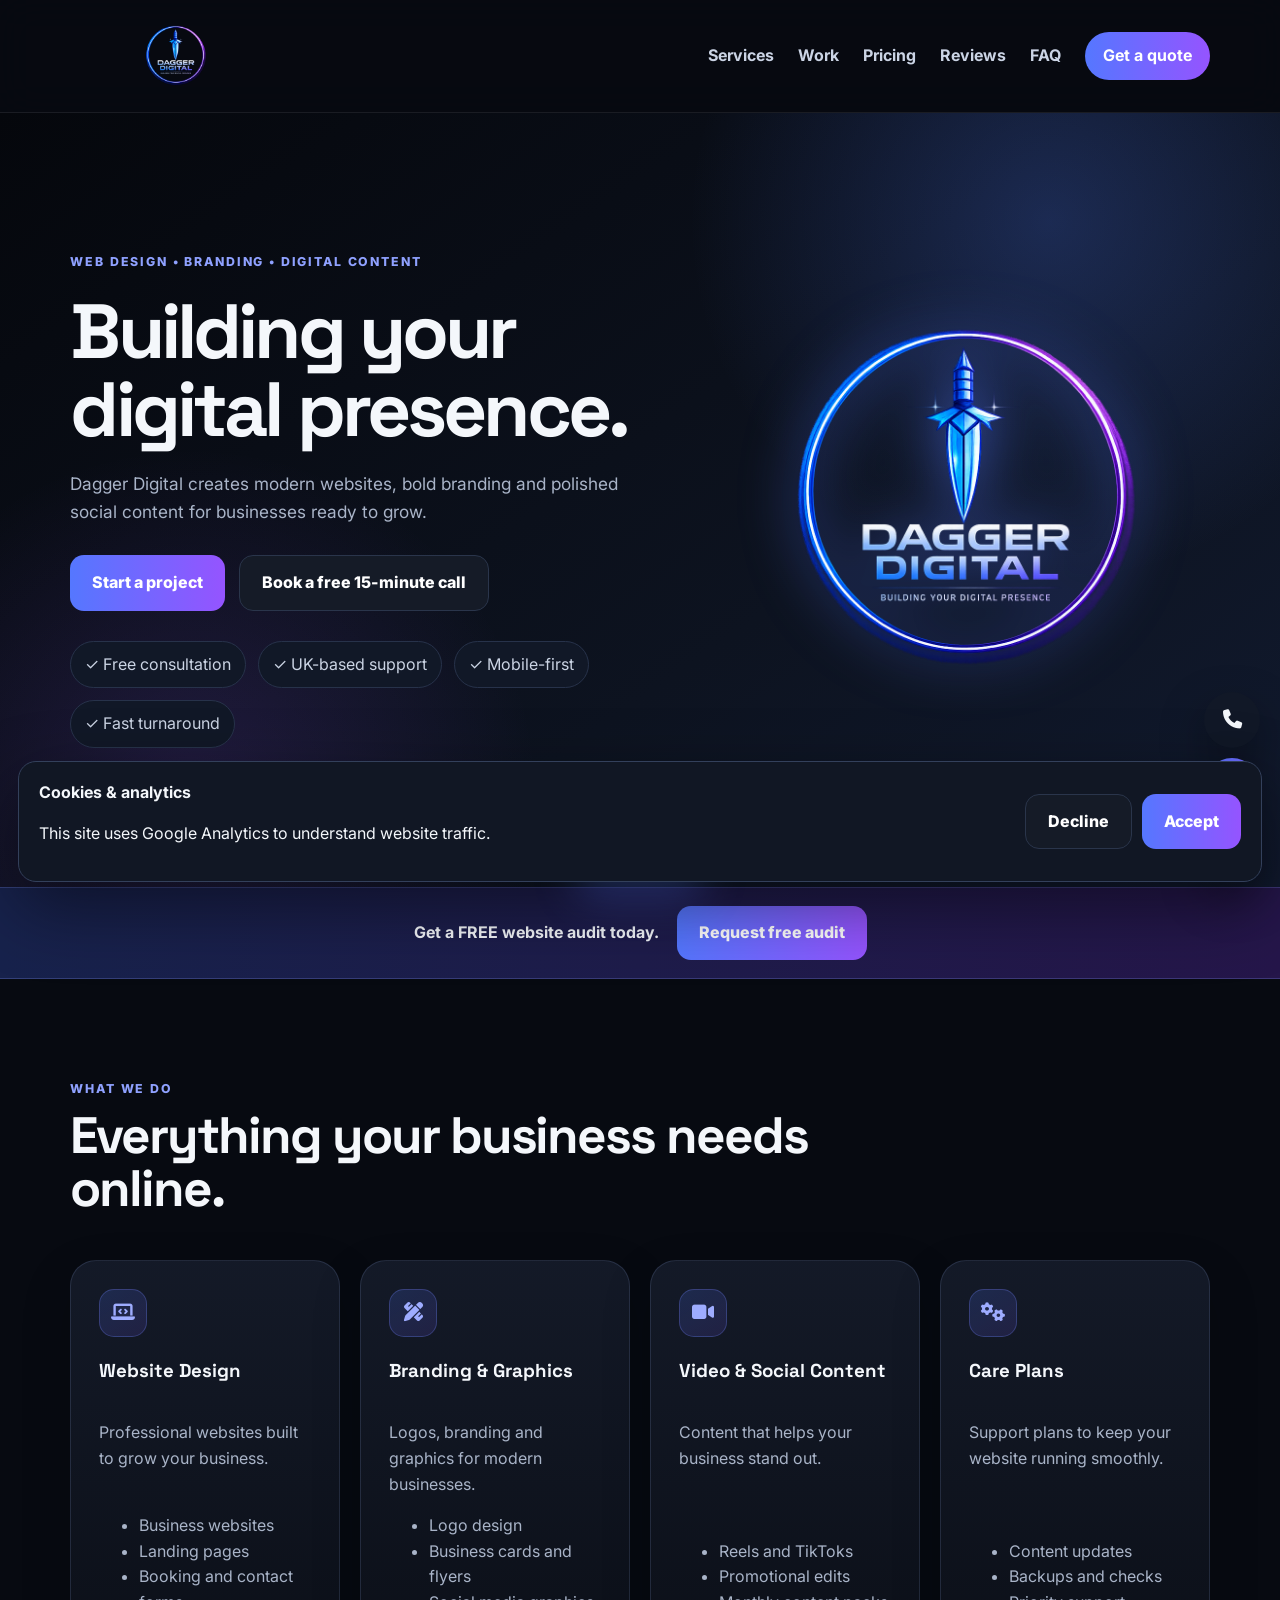
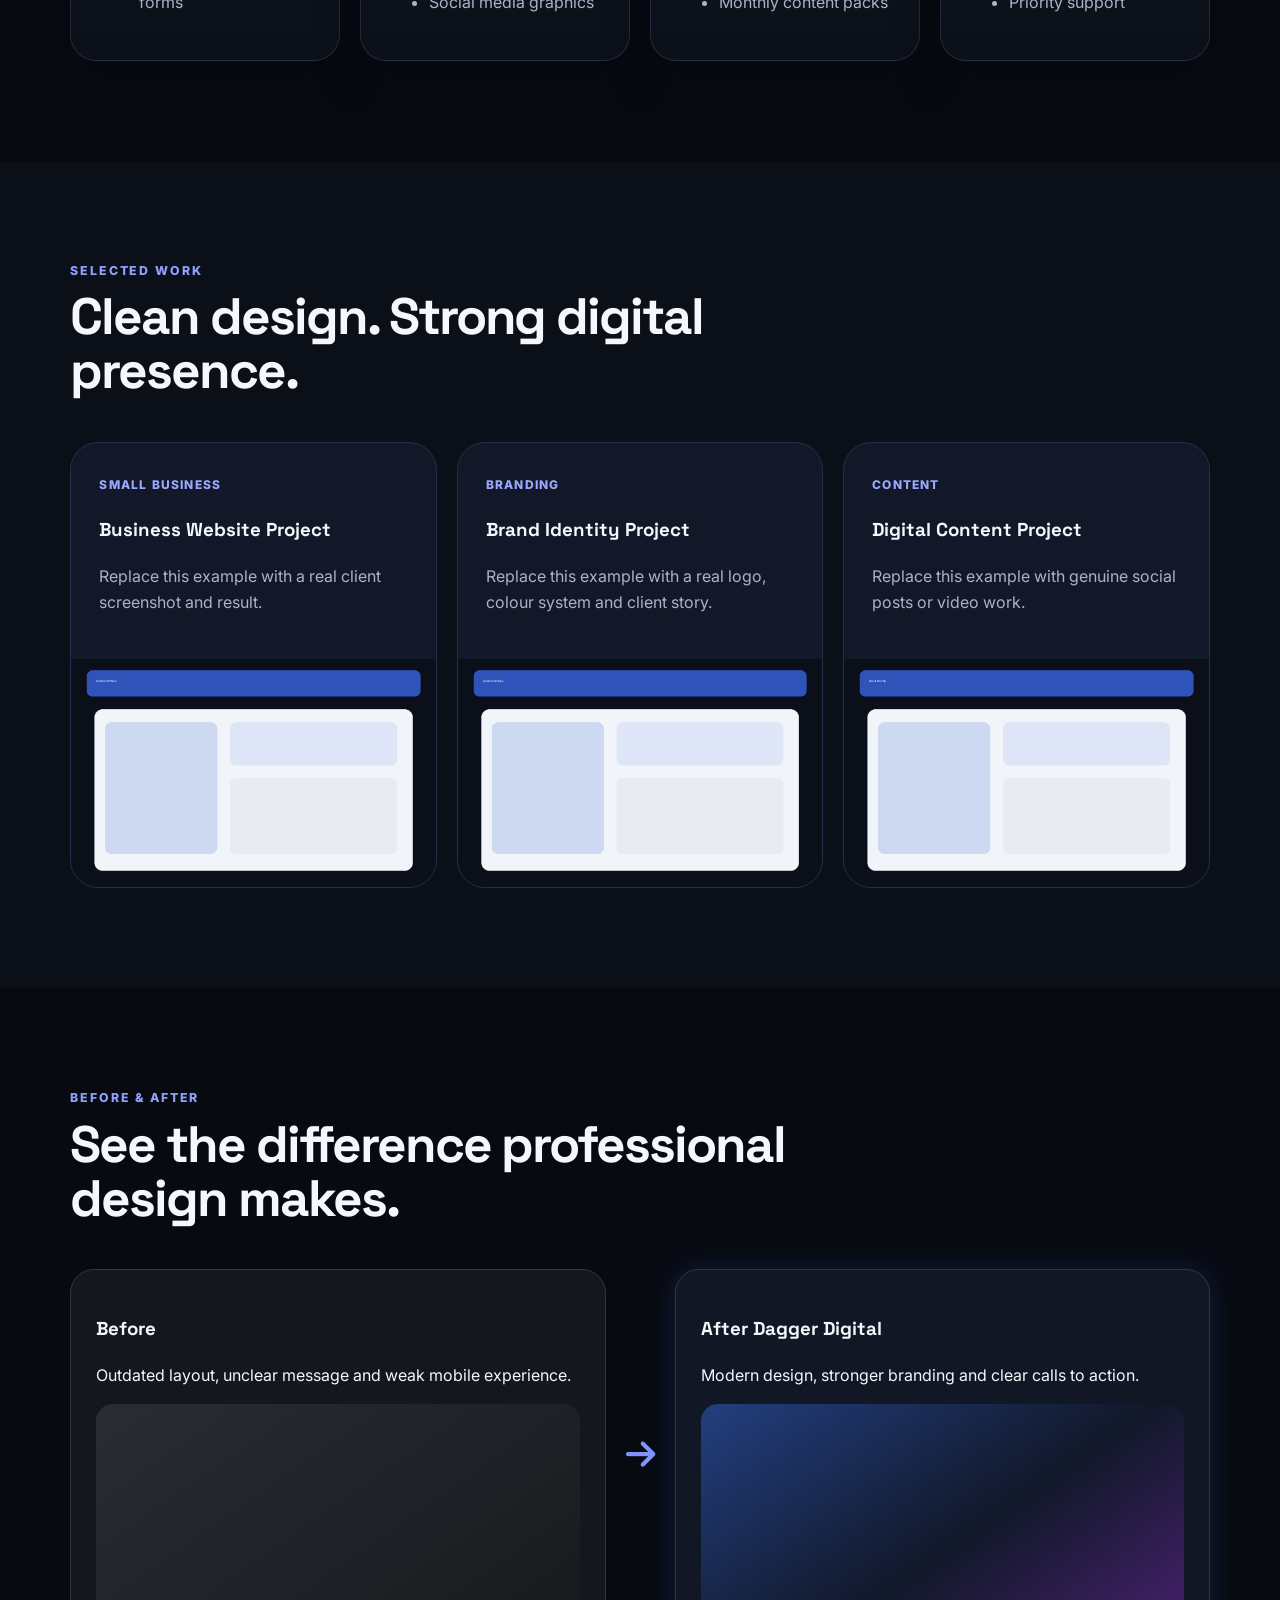
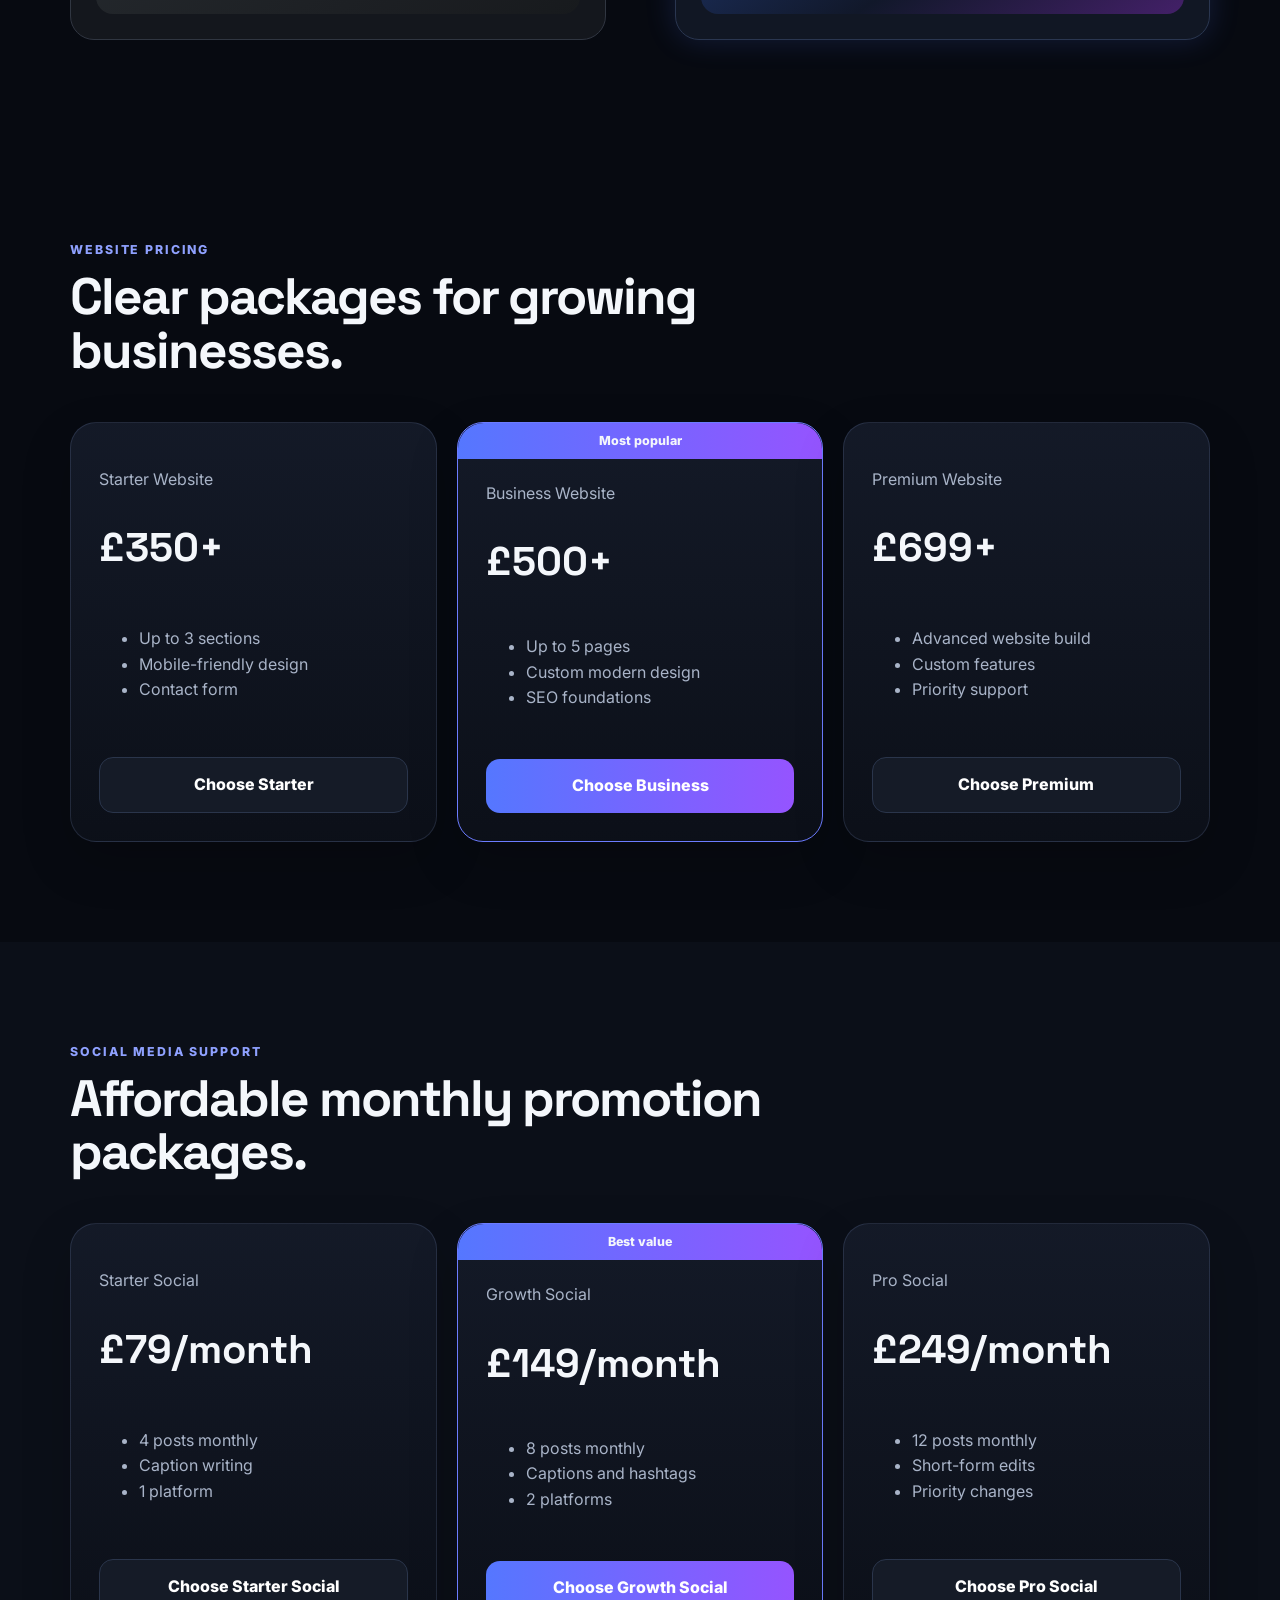
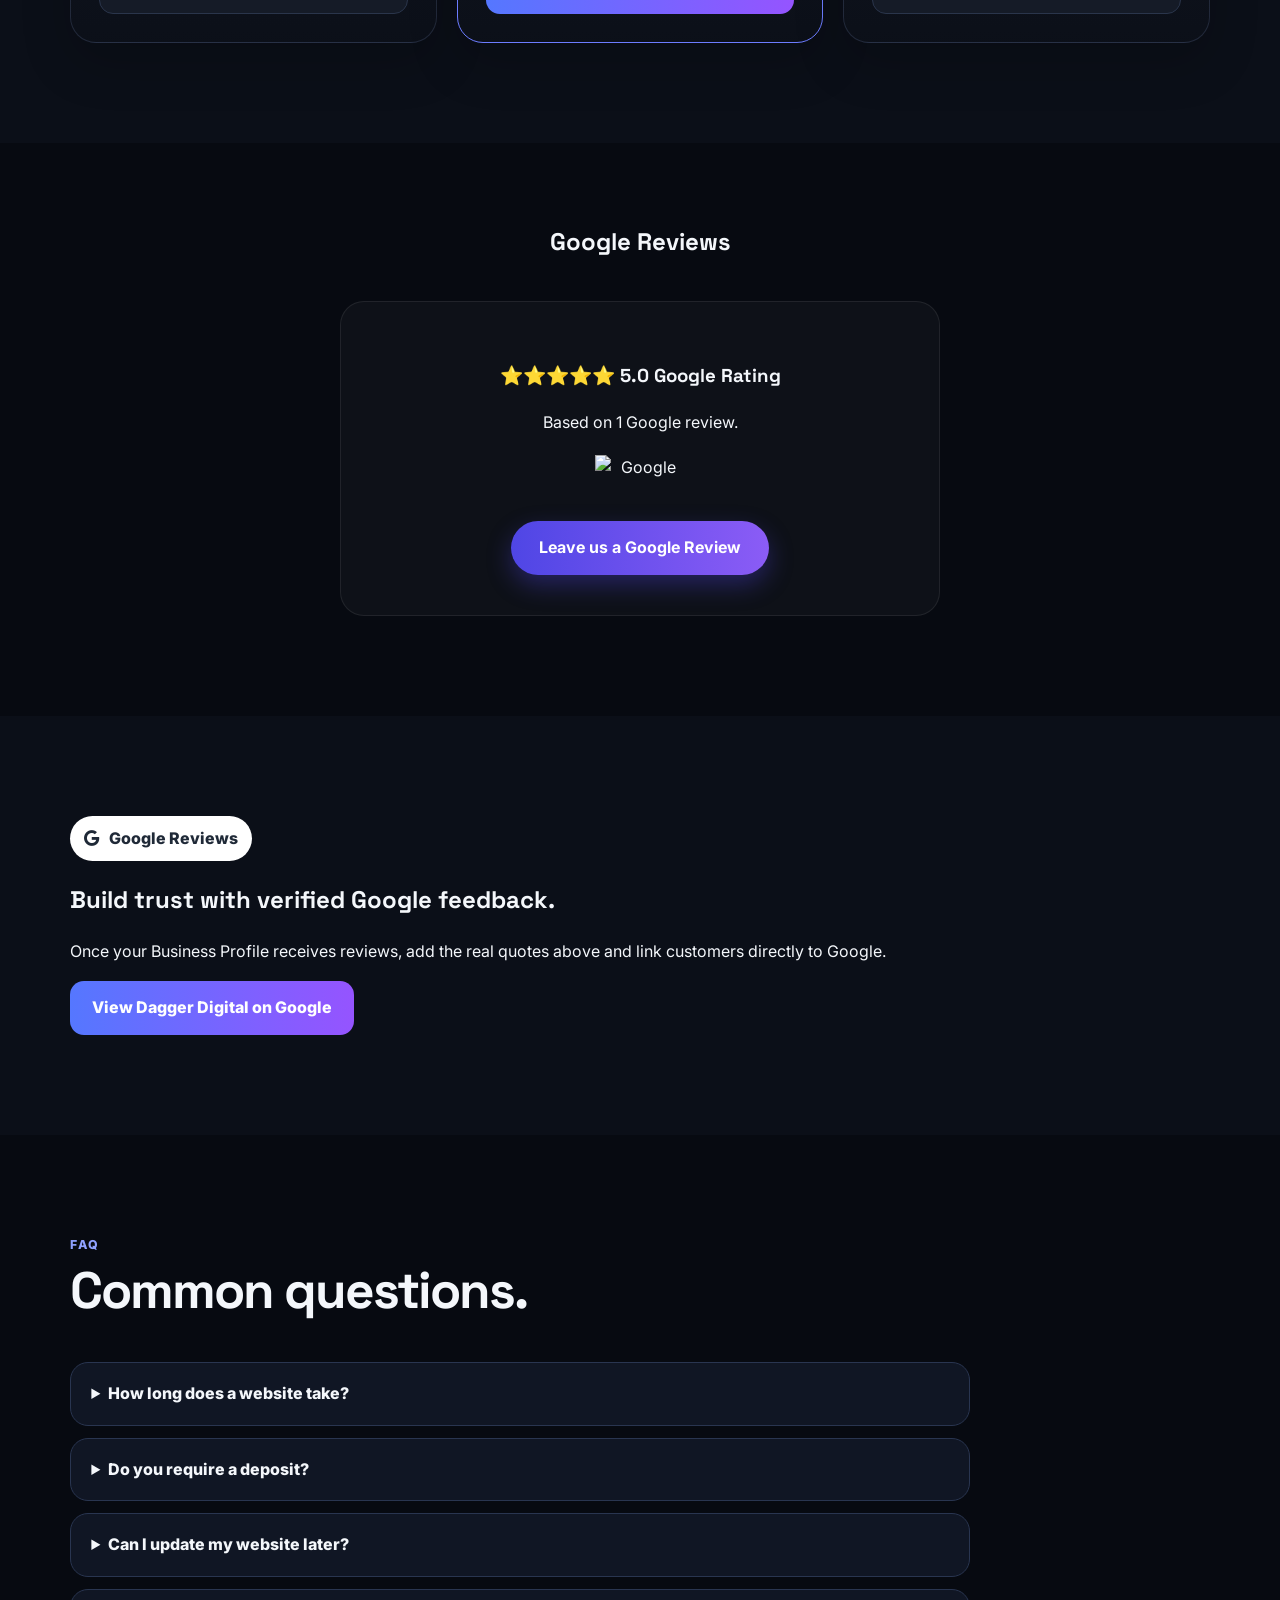
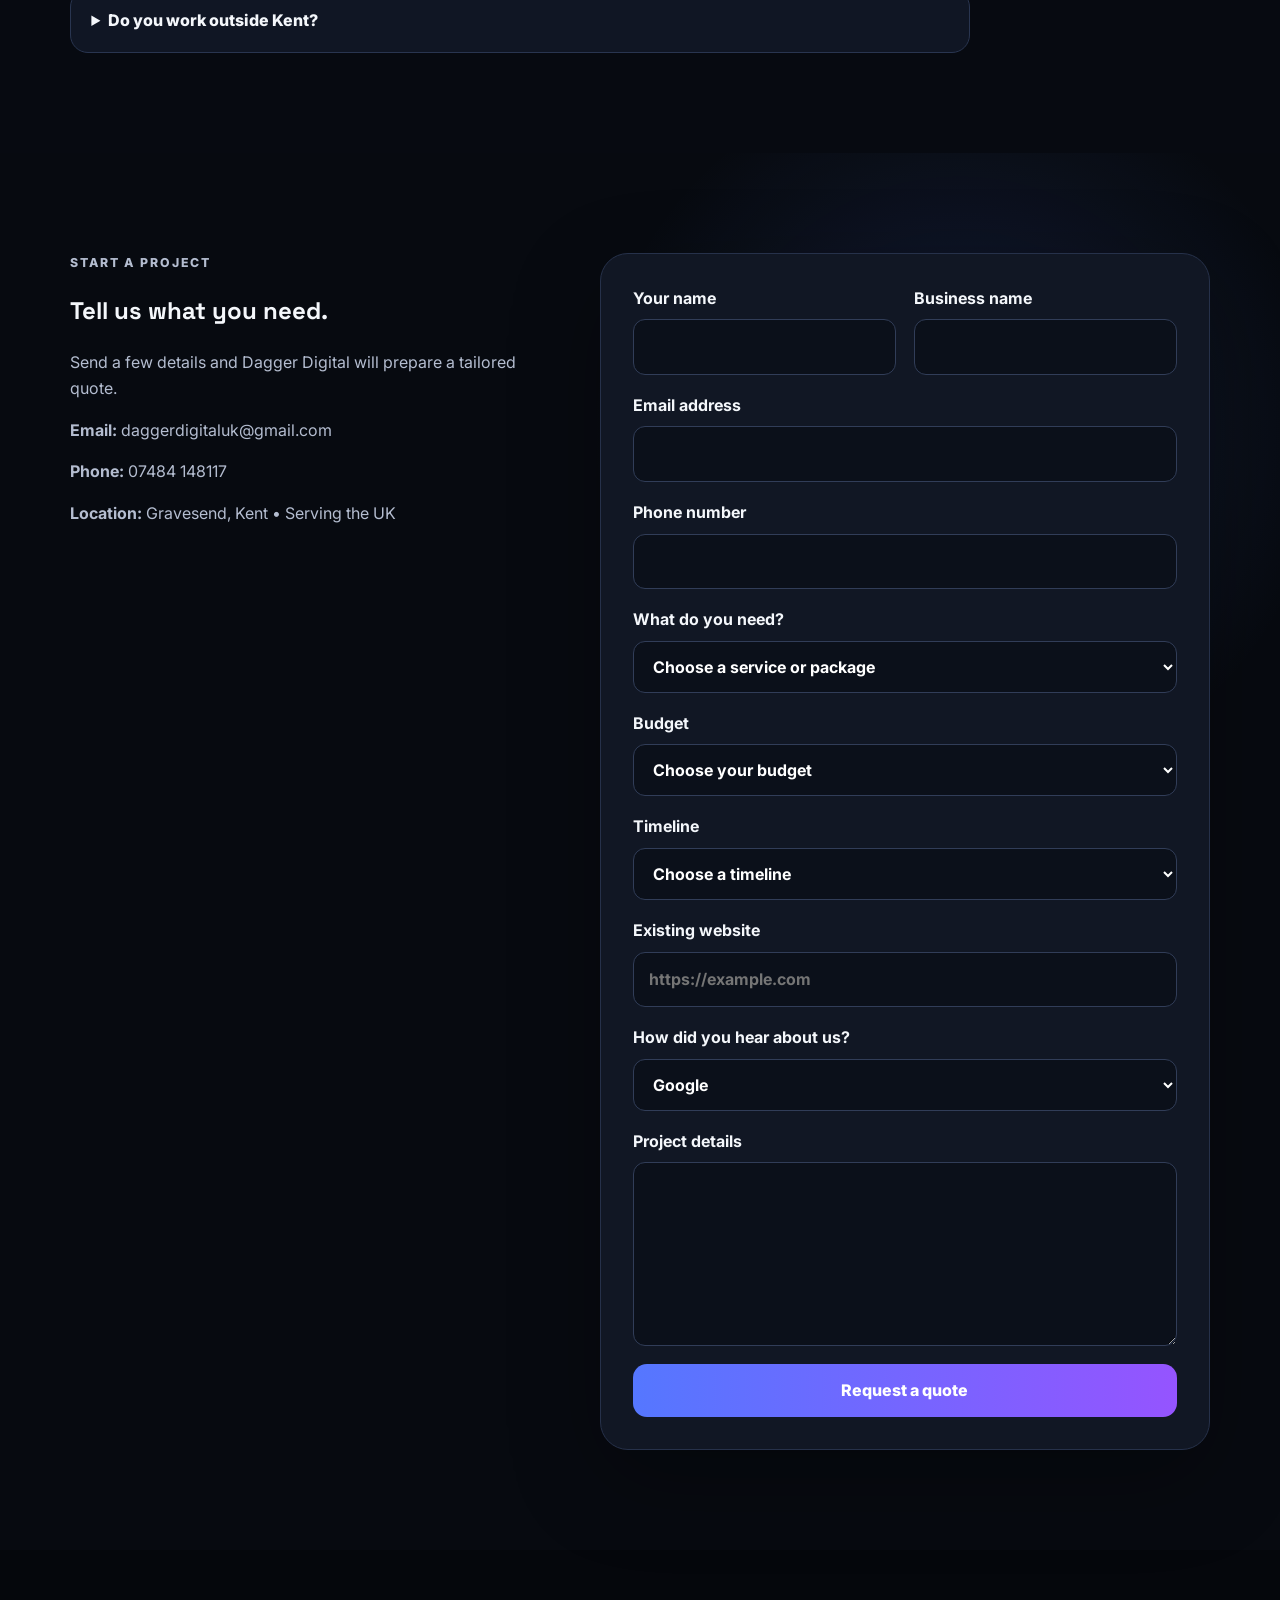
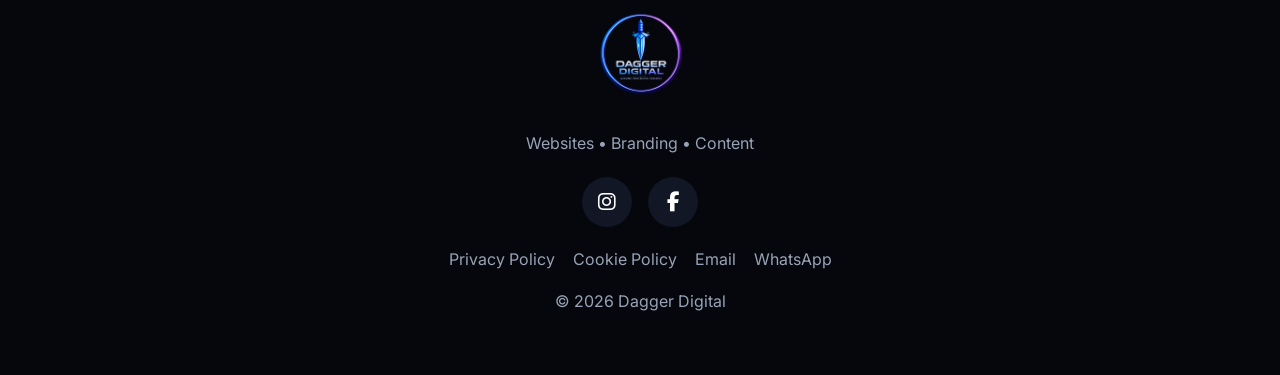
==== commit 866764c4: "Update index.html" ====
--- a/index.html
+++ b/index.html
@@ -102,8 +102,8 @@
     <section class="section" id="pricing">
       <div class="section-head reveal"><p class="eyebrow">Website pricing</p><h2>Clear packages for growing businesses.</h2></div>
       <div class="grid grid-3">
-        <article class="card price-card reveal"><p class="plan">Starter Website</p><h3>£199+</h3><ul><li>Up to 3 sections</li><li>Mobile-friendly design</li><li>Contact form</li></ul><a class="btn secondary full package-button" href="#contact" data-service="Starter Website — £199+">Choose Starter</a></article>
-        <article class="card price-card featured reveal"><div class="popular">Most popular</div><p class="plan">Business Website</p><h3>£399+</h3><ul><li>Up to 5 pages</li><li>Custom modern design</li><li>SEO foundations</li></ul><a class="btn primary full package-button" href="#contact" data-service="Business Website — £399+">Choose Business</a></article>
+        <article class="card price-card reveal"><p class="plan">Starter Website</p><h3>£350+</h3><ul><li>Up to 3 sections</li><li>Mobile-friendly design</li><li>Contact form</li></ul><a class="btn secondary full package-button" href="#contact" data-service="Starter Website — £199+">Choose Starter</a></article>
+        <article class="card price-card featured reveal"><div class="popular">Most popular</div><p class="plan">Business Website</p><h3>£500+</h3><ul><li>Up to 5 pages</li><li>Custom modern design</li><li>SEO foundations</li></ul><a class="btn primary full package-button" href="#contact" data-service="Business Website — £399+">Choose Business</a></article>
         <article class="card price-card reveal"><p class="plan">Premium Website</p><h3>£699+</h3><ul><li>Advanced website build</li><li>Custom features</li><li>Priority support</li></ul><a class="btn secondary full package-button" href="#contact" data-service="Premium Website — £699+">Choose Premium</a></article>
       </div>
     </section>
@@ -180,12 +180,12 @@
               <option value="">Choose a service or package</option>
               <option>Free Website Audit</option>
               <option>Free 15-Minute Call</option>
-              <option>Starter Website — £199+</option>
-              <option>Business Website — £399+</option>
-              <option>Premium Website — £699+</option>
-              <option>Starter Social — £79/month</option>
-              <option>Growth Social — £149/month</option>
-              <option>Pro Social — £249/month</option>
+              <option>Starter Website — £400+</option>
+              <option>Business Website — £600+</option>
+              <option>Premium Website — £1000+</option>
+              <option>Starter Social — £150/month</option>
+              <option>Growth Social — £250/month</option>
+              <option>Pro Social — £350/month</option>
               <option>Logo and branding</option>
               <option>Social media graphics</option>
               <option>Video editing</option>
--- a/style.css
+++ b/style.css
@@ -214,3 +214,17 @@
     transform:translateY(-3px);
     box-shadow:0 15px 35px rgba(79,70,229,.5);
 }
+.section.testimonials{
+    text-align:center;
+    padding:60px 5%;
+}
+
+.section.testimonials > h2{
+    text-align:center;
+}
+.google-logo{
+    width:90px;
+    height:auto;
+    margin:20px auto;
+    display:block;
+}
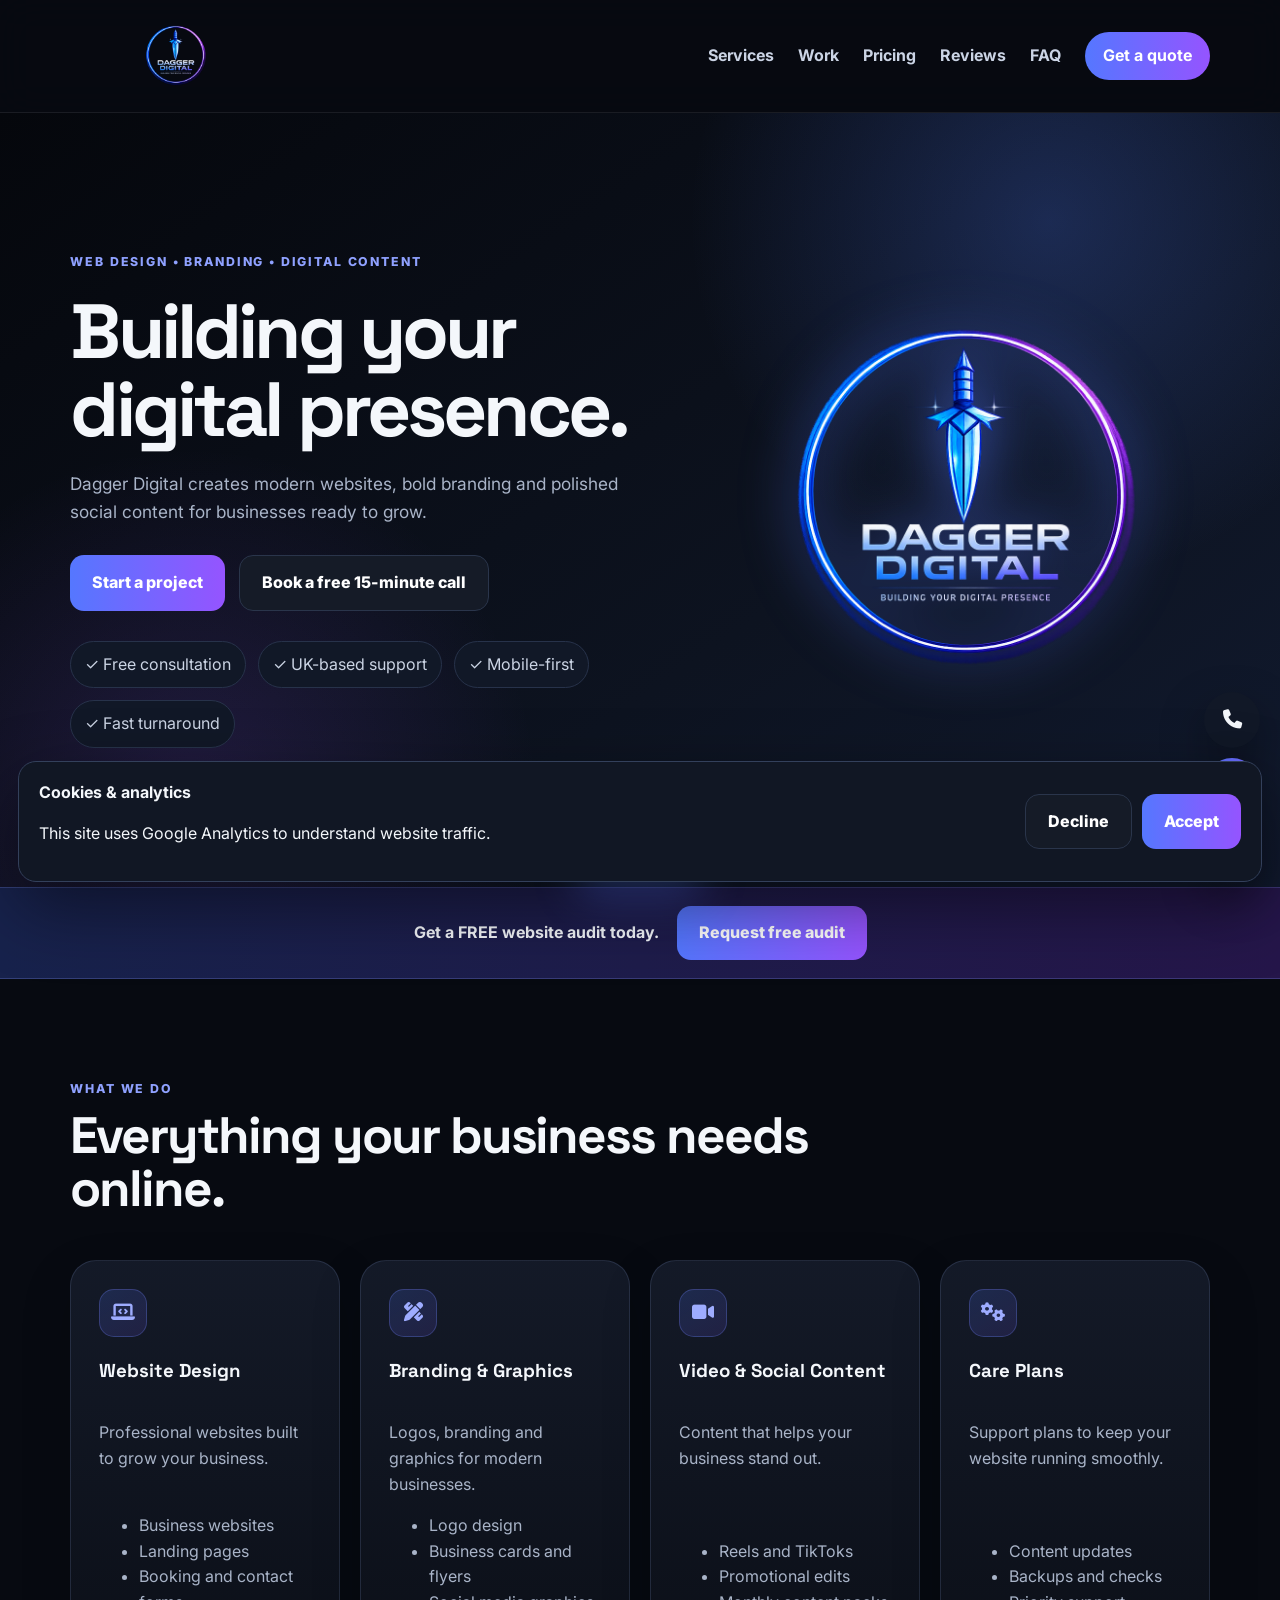
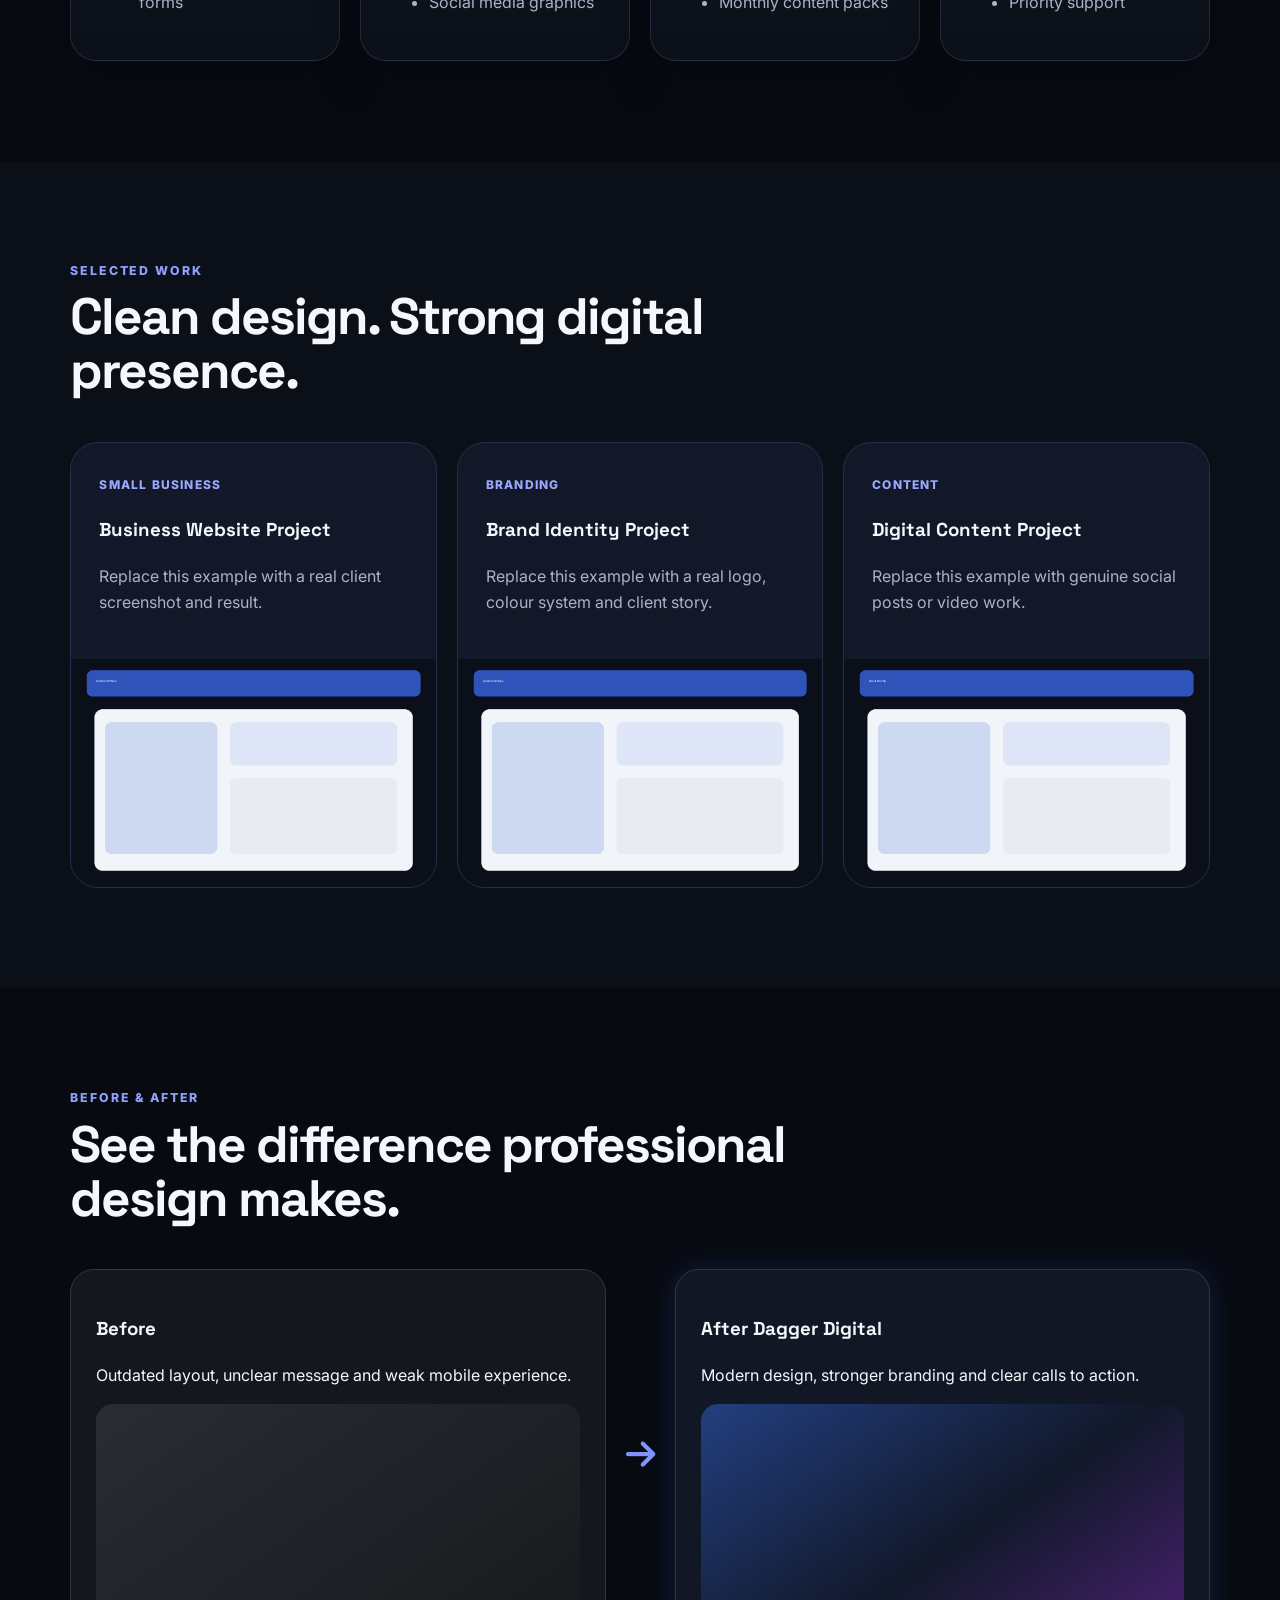
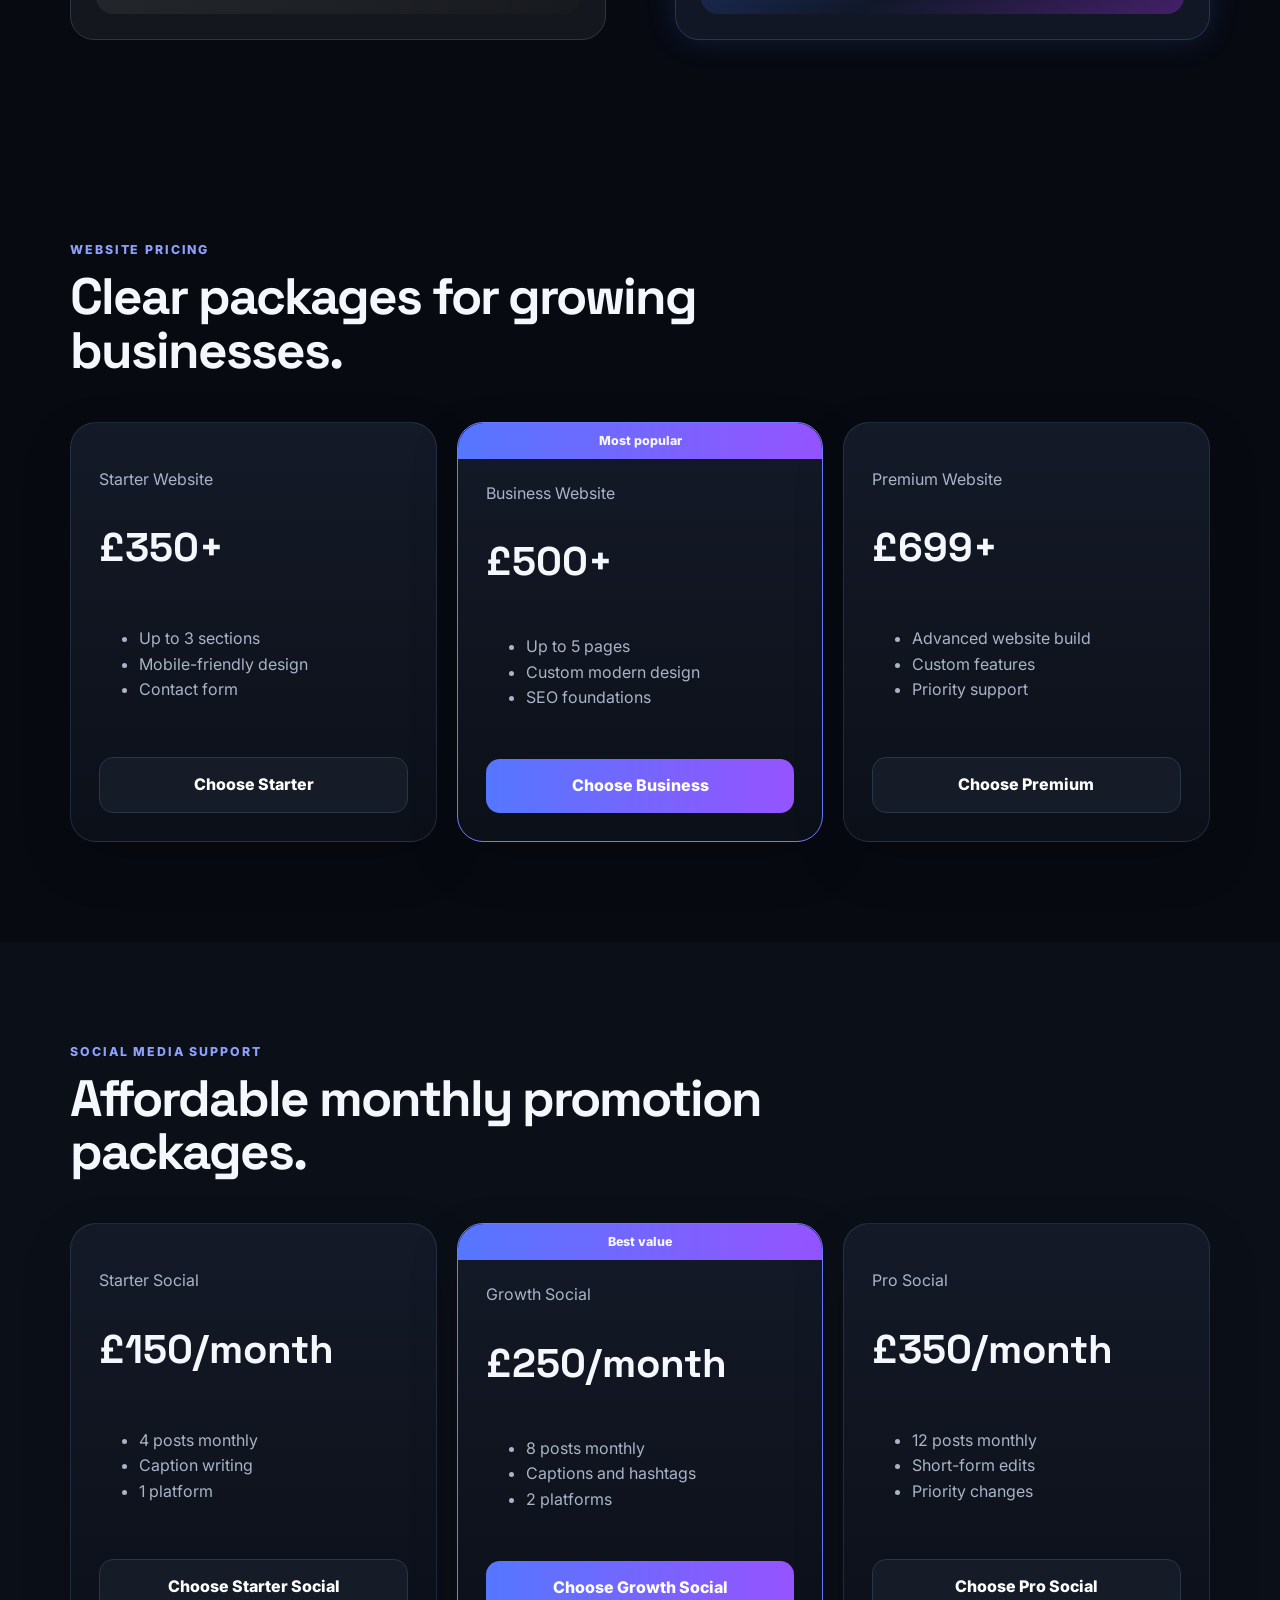
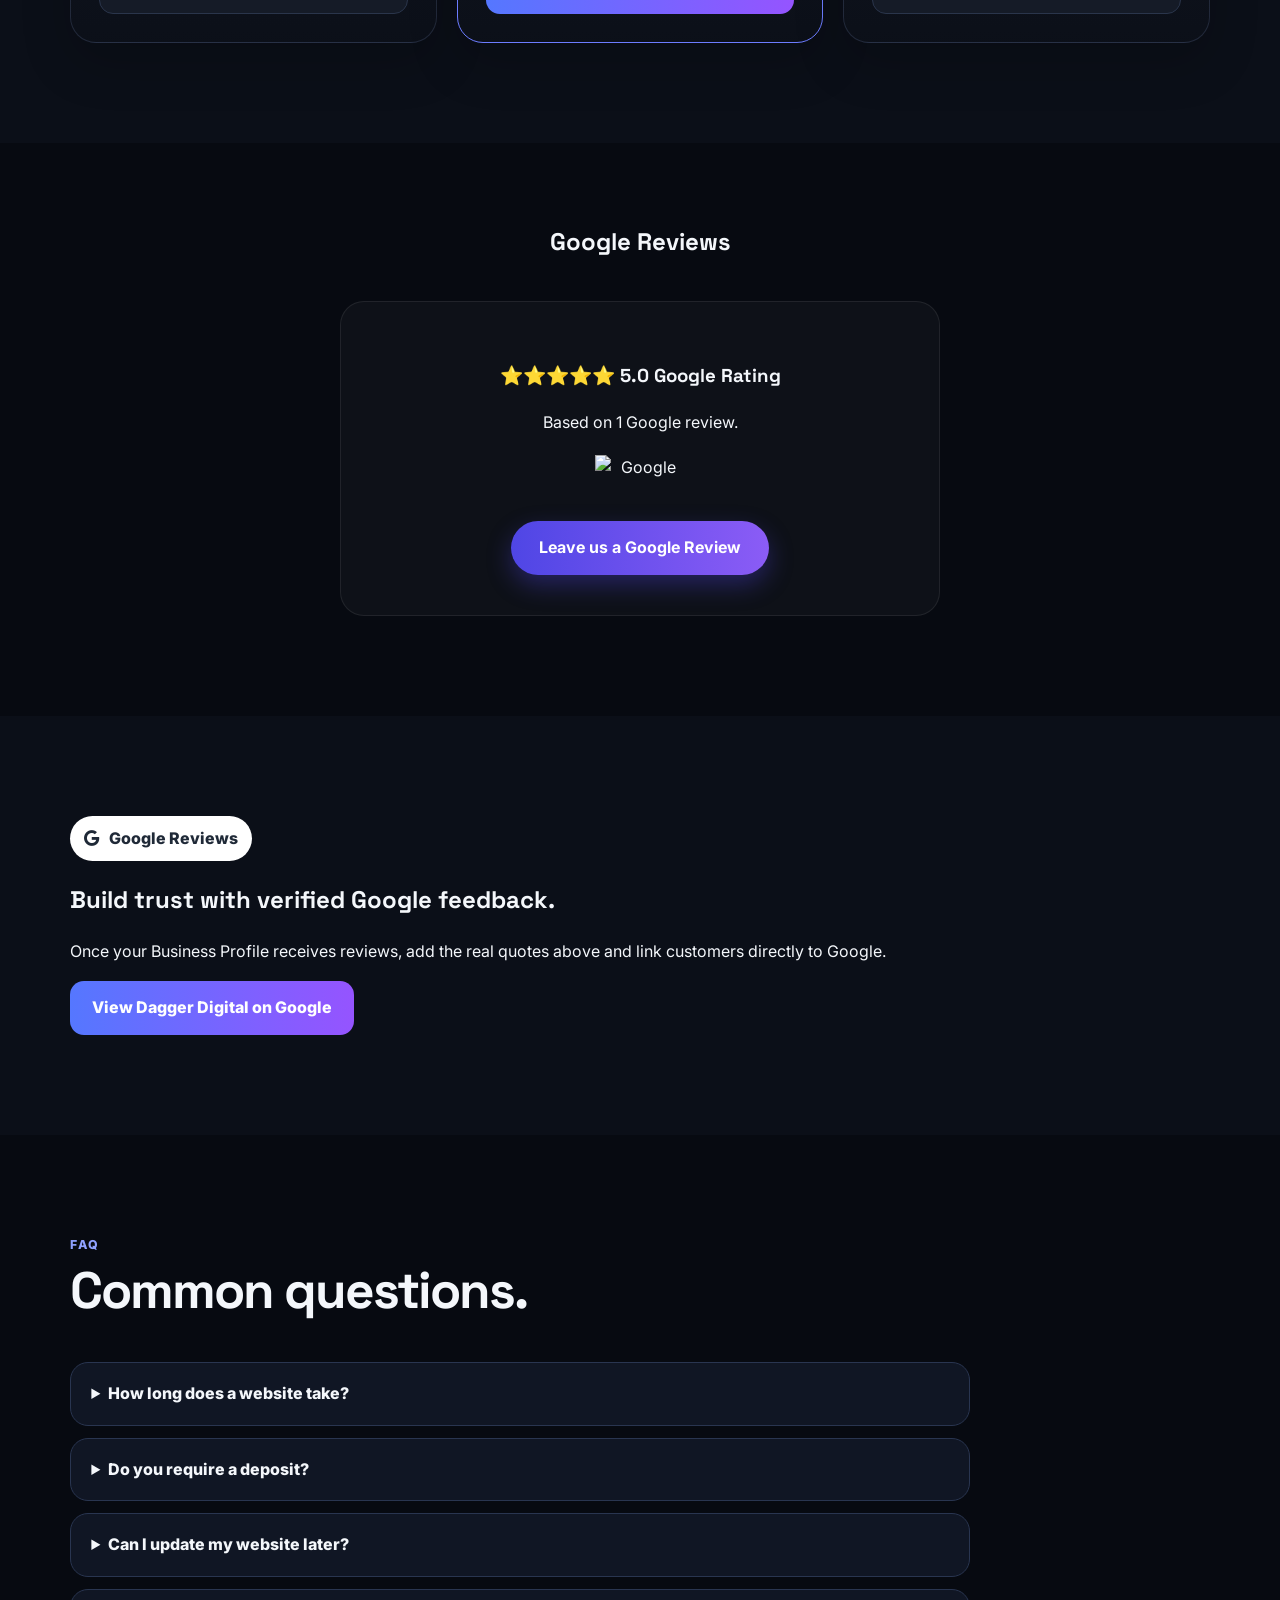
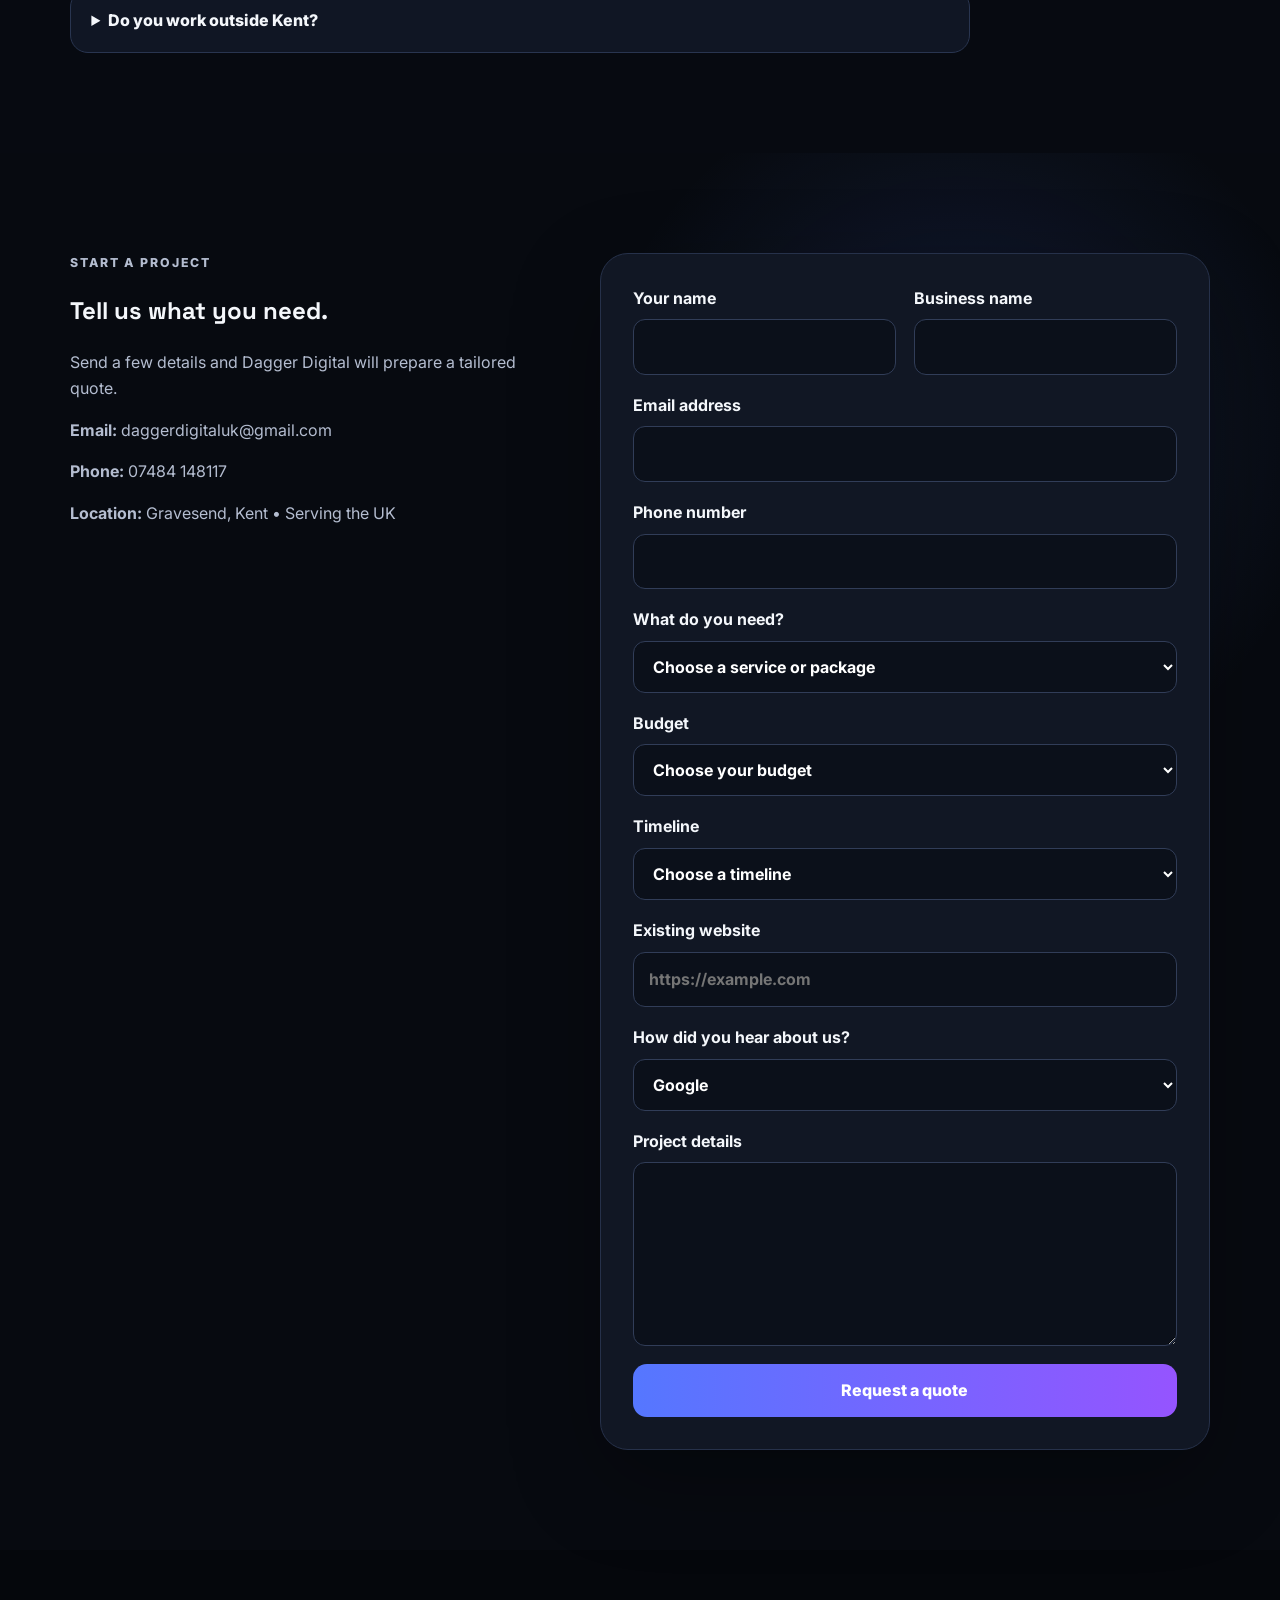
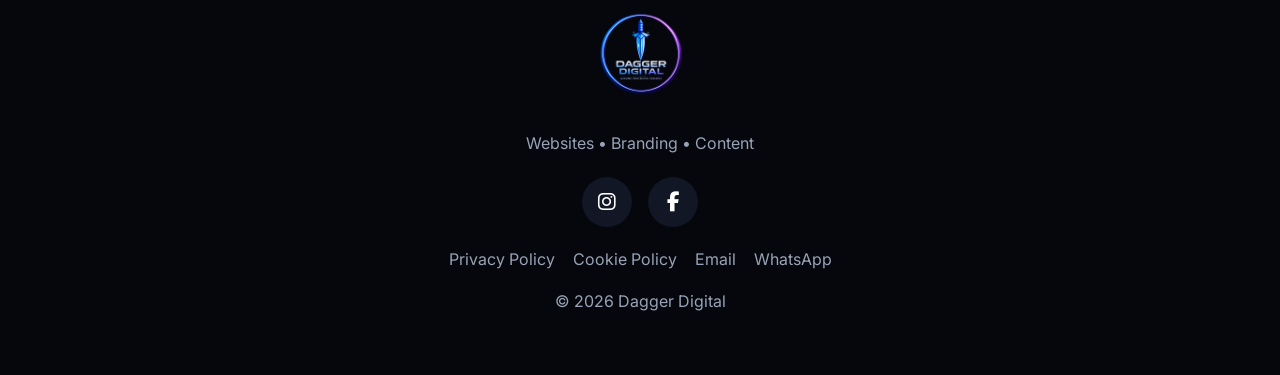
==== commit 8abf2550: "Update index.html" ====
--- a/index.html
+++ b/index.html
@@ -100,6 +100,7 @@
     </section>
 
     <section class="section" id="pricing">
+      
       <div class="section-head reveal"><p class="eyebrow">Website pricing</p><h2>Clear packages for growing businesses.</h2></div>
       <div class="grid grid-3">
         <article class="card price-card reveal"><p class="plan">Starter Website</p><h3>£350+</h3><ul><li>Up to 3 sections</li><li>Mobile-friendly design</li><li>Contact form</li></ul><a class="btn secondary full package-button" href="#contact" data-service="Starter Website — £199+">Choose Starter</a></article>
@@ -111,9 +112,9 @@
     <section class="section social-pricing">
       <div class="section-head reveal"><p class="eyebrow">Social media support</p><h2>Affordable monthly promotion packages.</h2></div>
       <div class="grid grid-3">
-        <article class="card price-card reveal"><p class="plan">Starter Social</p><h3>£79/month</h3><ul><li>4 posts monthly</li><li>Caption writing</li><li>1 platform</li></ul><a class="btn secondary full package-button" href="#contact" data-service="Starter Social — £79/month">Choose Starter Social</a></article>
-        <article class="card price-card featured reveal"><div class="popular">Best value</div><p class="plan">Growth Social</p><h3>£149/month</h3><ul><li>8 posts monthly</li><li>Captions and hashtags</li><li>2 platforms</li></ul><a class="btn primary full package-button" href="#contact" data-service="Growth Social — £149/month">Choose Growth Social</a></article>
-        <article class="card price-card reveal"><p class="plan">Pro Social</p><h3>£249/month</h3><ul><li>12 posts monthly</li><li>Short-form edits</li><li>Priority changes</li></ul><a class="btn secondary full package-button" href="#contact" data-service="Pro Social — £249/month">Choose Pro Social</a></article>
+        <article class="card price-card reveal"><p class="plan">Starter Social</p><h3>£150/month</h3><ul><li>4 posts monthly</li><li>Caption writing</li><li>1 platform</li></ul><a class="btn secondary full package-button" href="#contact" data-service="Starter Social — £150/month">Choose Starter Social</a></article>
+        <article class="card price-card featured reveal"><div class="popular">Best value</div><p class="plan">Growth Social</p><h3>£250/month</h3><ul><li>8 posts monthly</li><li>Captions and hashtags</li><li>2 platforms</li></ul><a class="btn primary full package-button" href="#contact" data-service="Growth Social — £250/month">Choose Growth Social</a></article>
+        <article class="card price-card reveal"><p class="plan">Pro Social</p><h3>£350/month</h3><ul><li>12 posts monthly</li><li>Short-form edits</li><li>Priority changes</li></ul><a class="btn secondary full package-button" href="#contact" data-service="Pro Social — £350/month">Choose Pro Social</a></article>
       </div>
     </section>
 <section class="section testimonials" id="reviews">
@@ -195,9 +196,9 @@
           <label class="full-field">Budget
             <select name="Budget" required>
               <option value="">Choose your budget</option>
-              <option>Under £300</option>
-              <option>£300 - £500</option>
-              <option>£500 - £1,000</option>
+              <option>Under £500</option>
+              <option>£500 - £700</option>
+              <option>£800 - £1,000</option>
               <option>£1,000+</option>
             </select>
           </label>
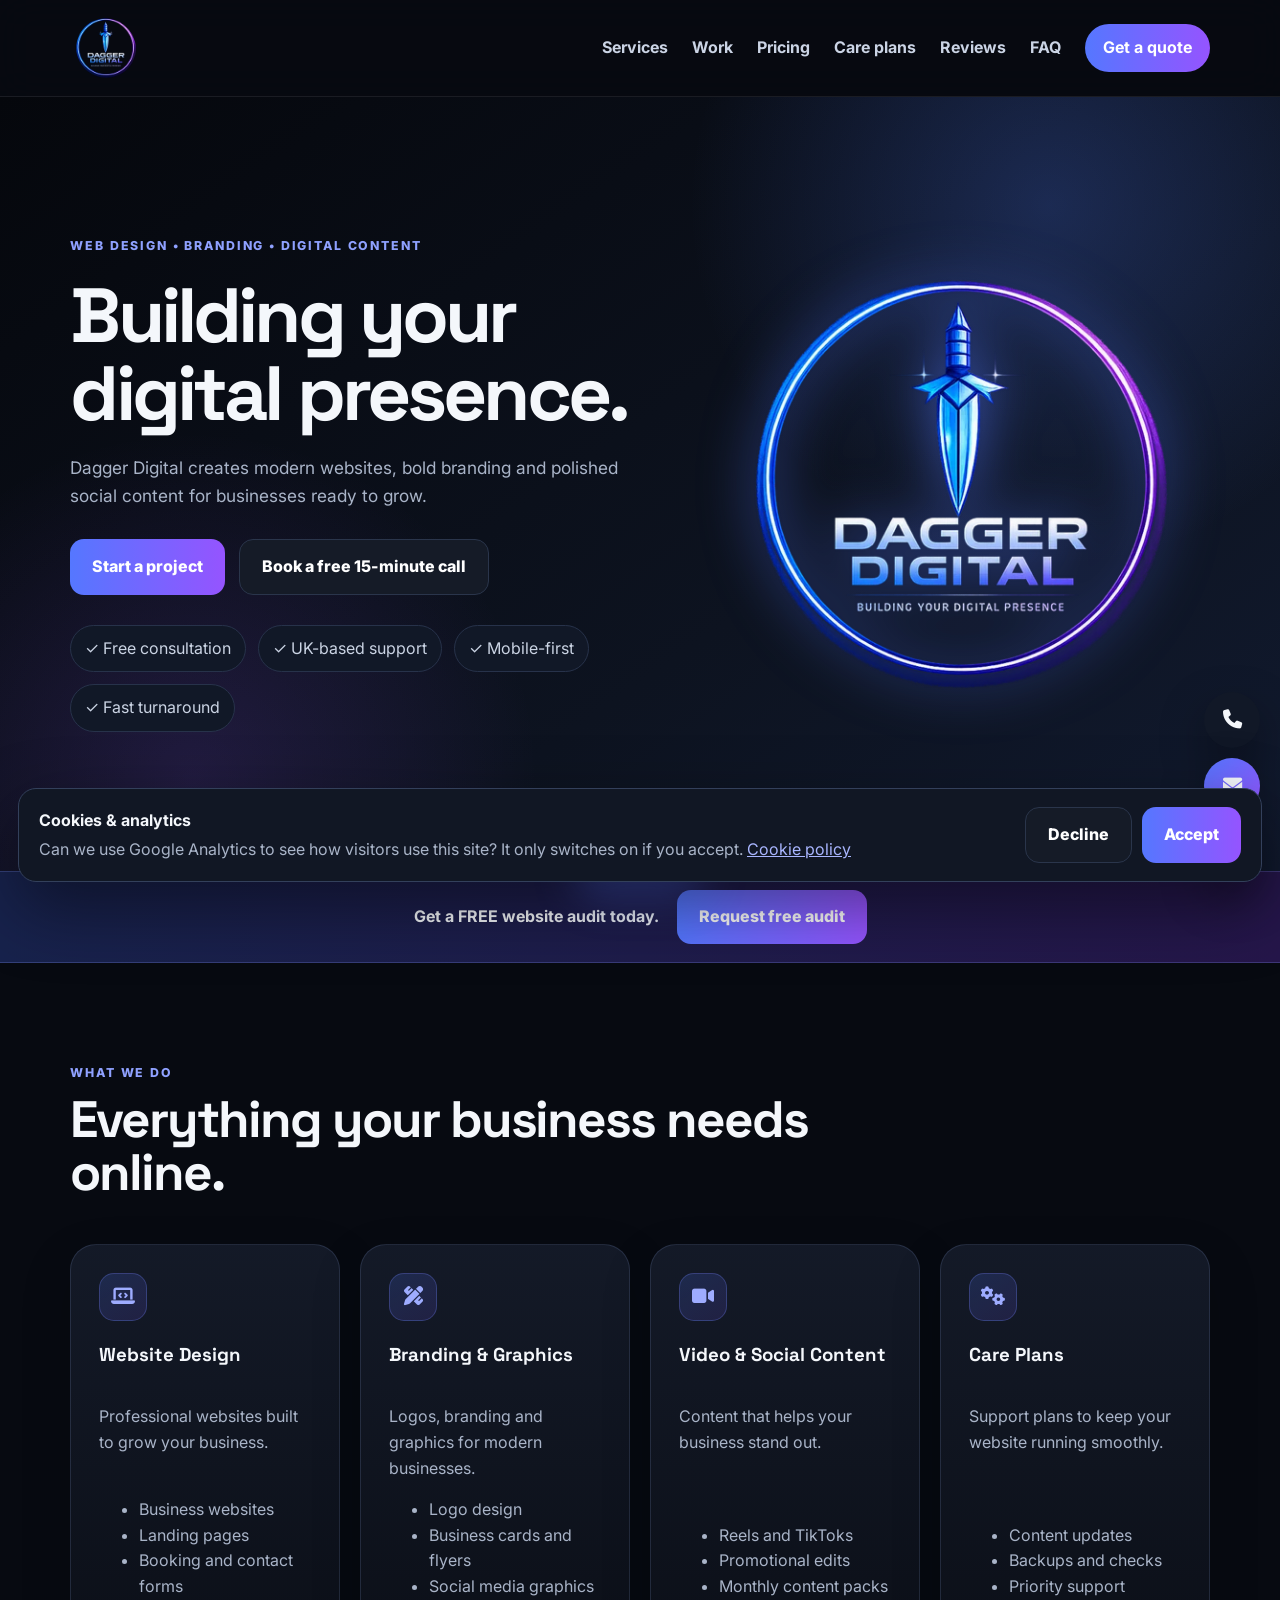
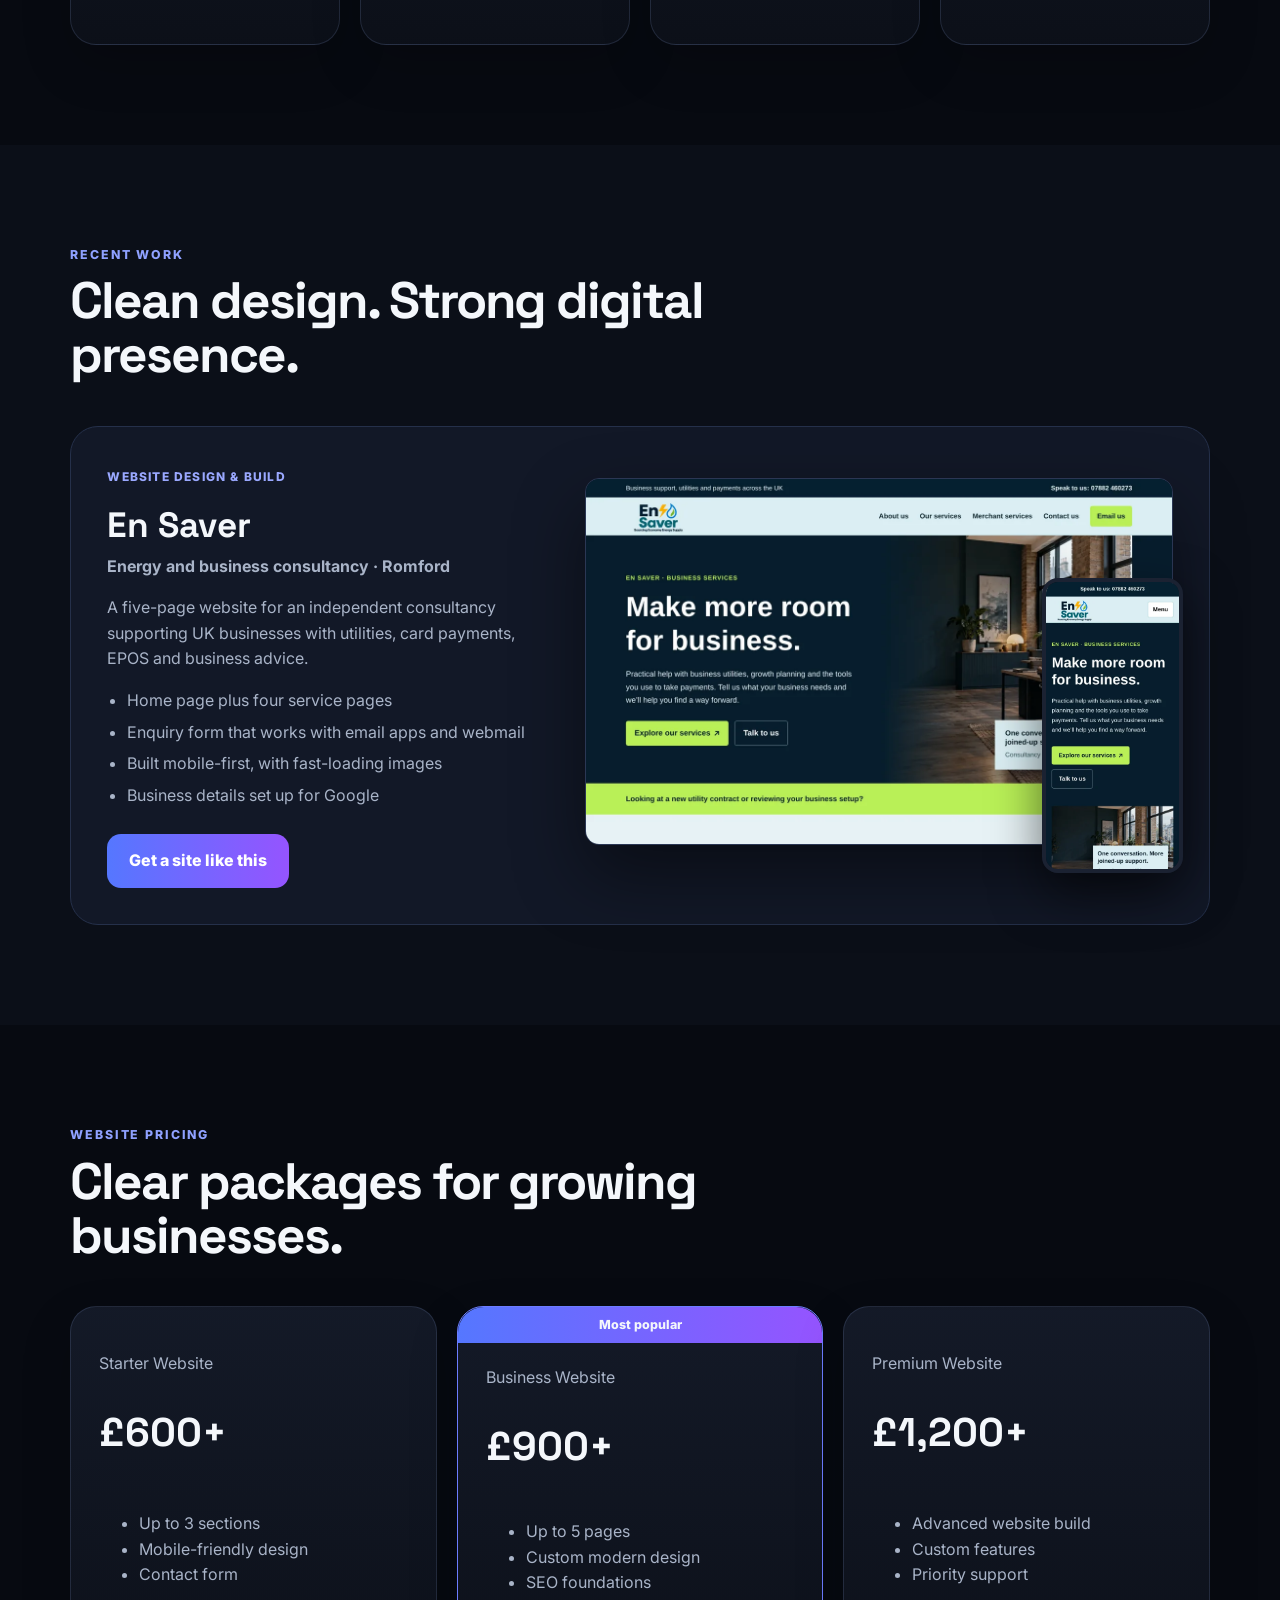
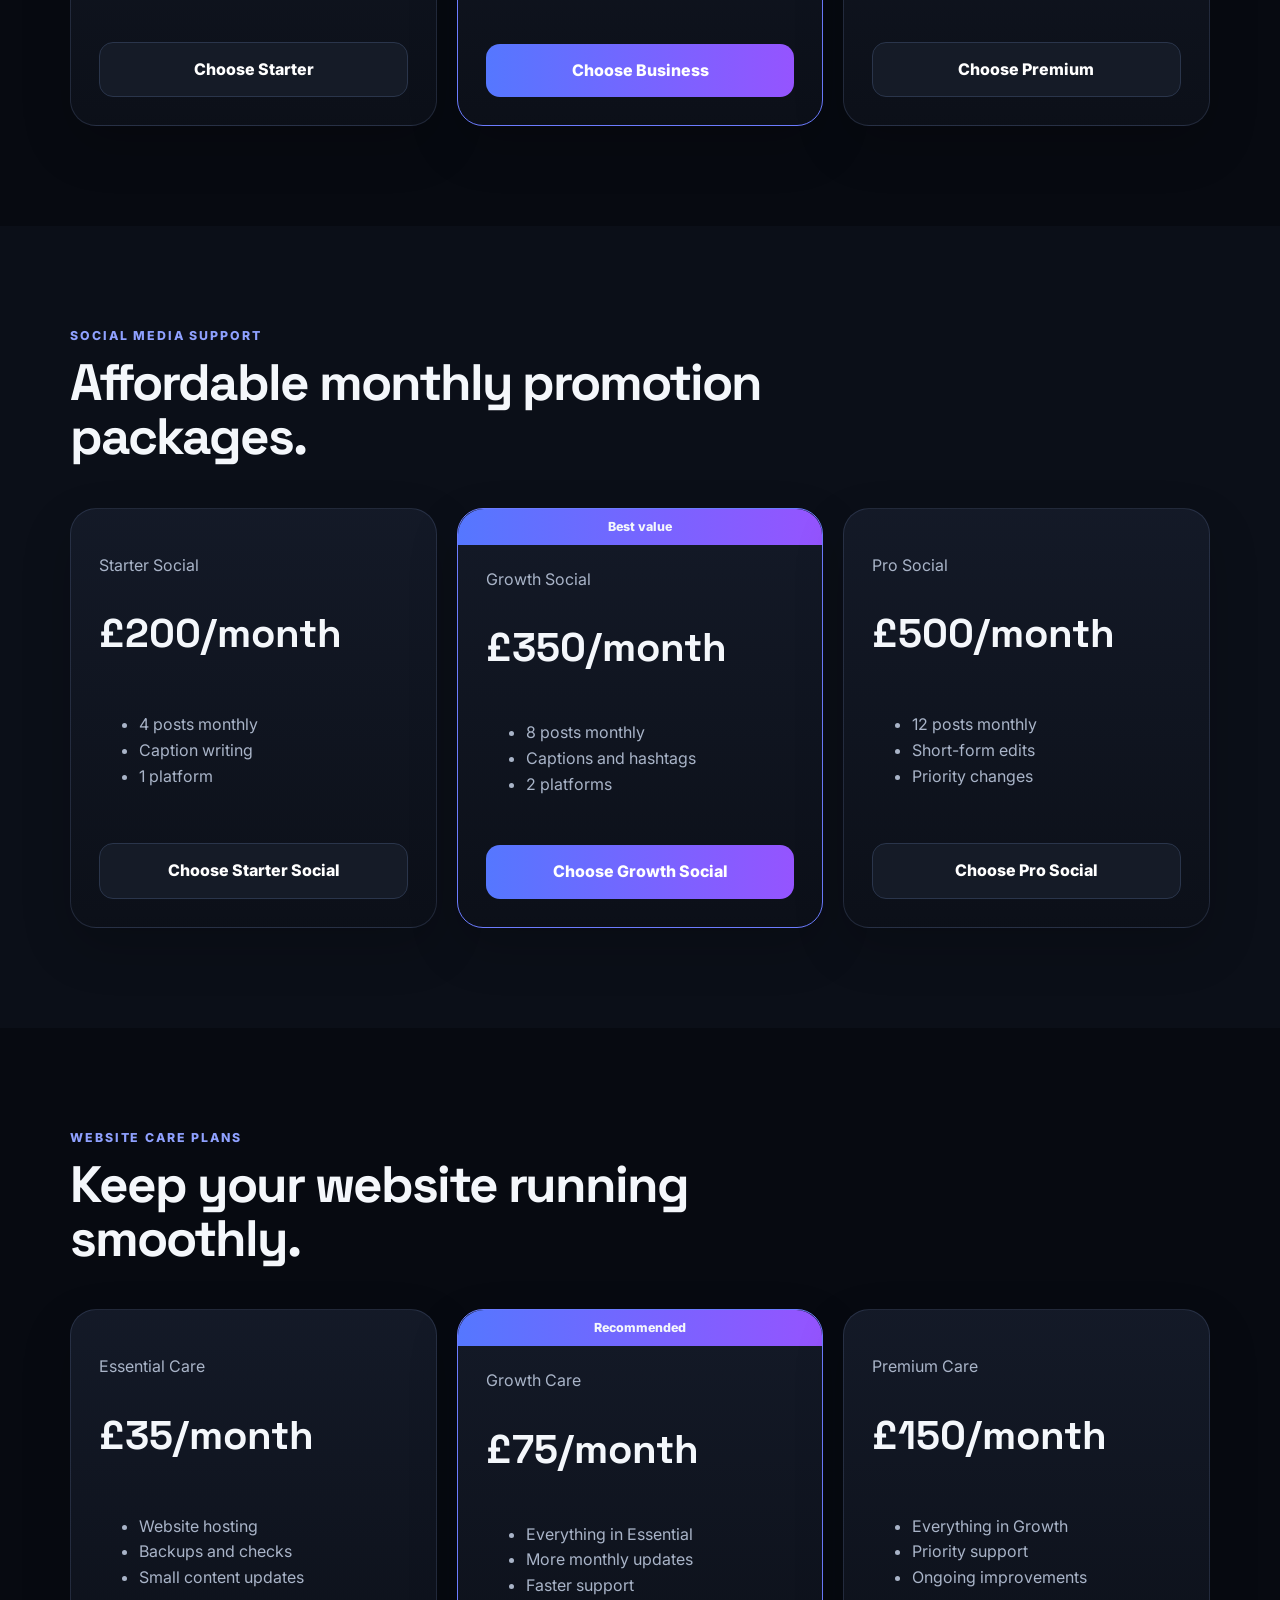
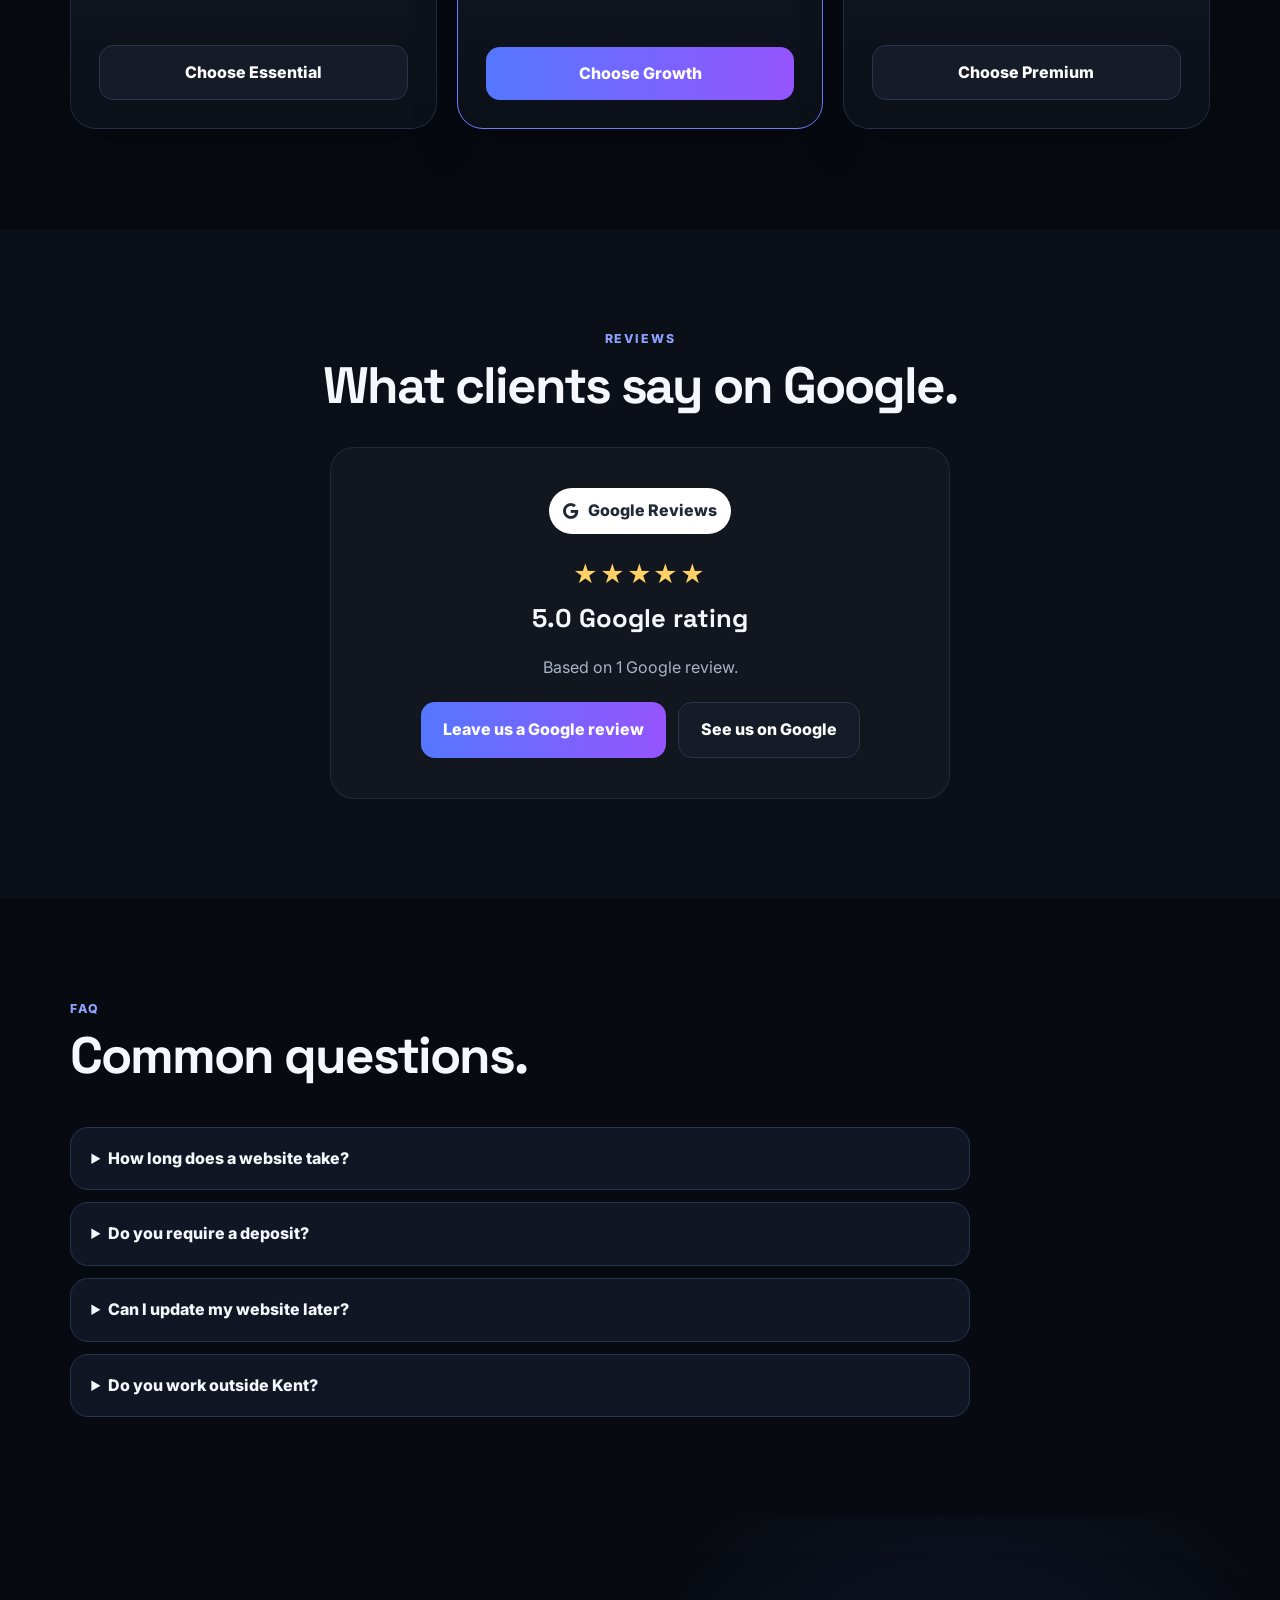
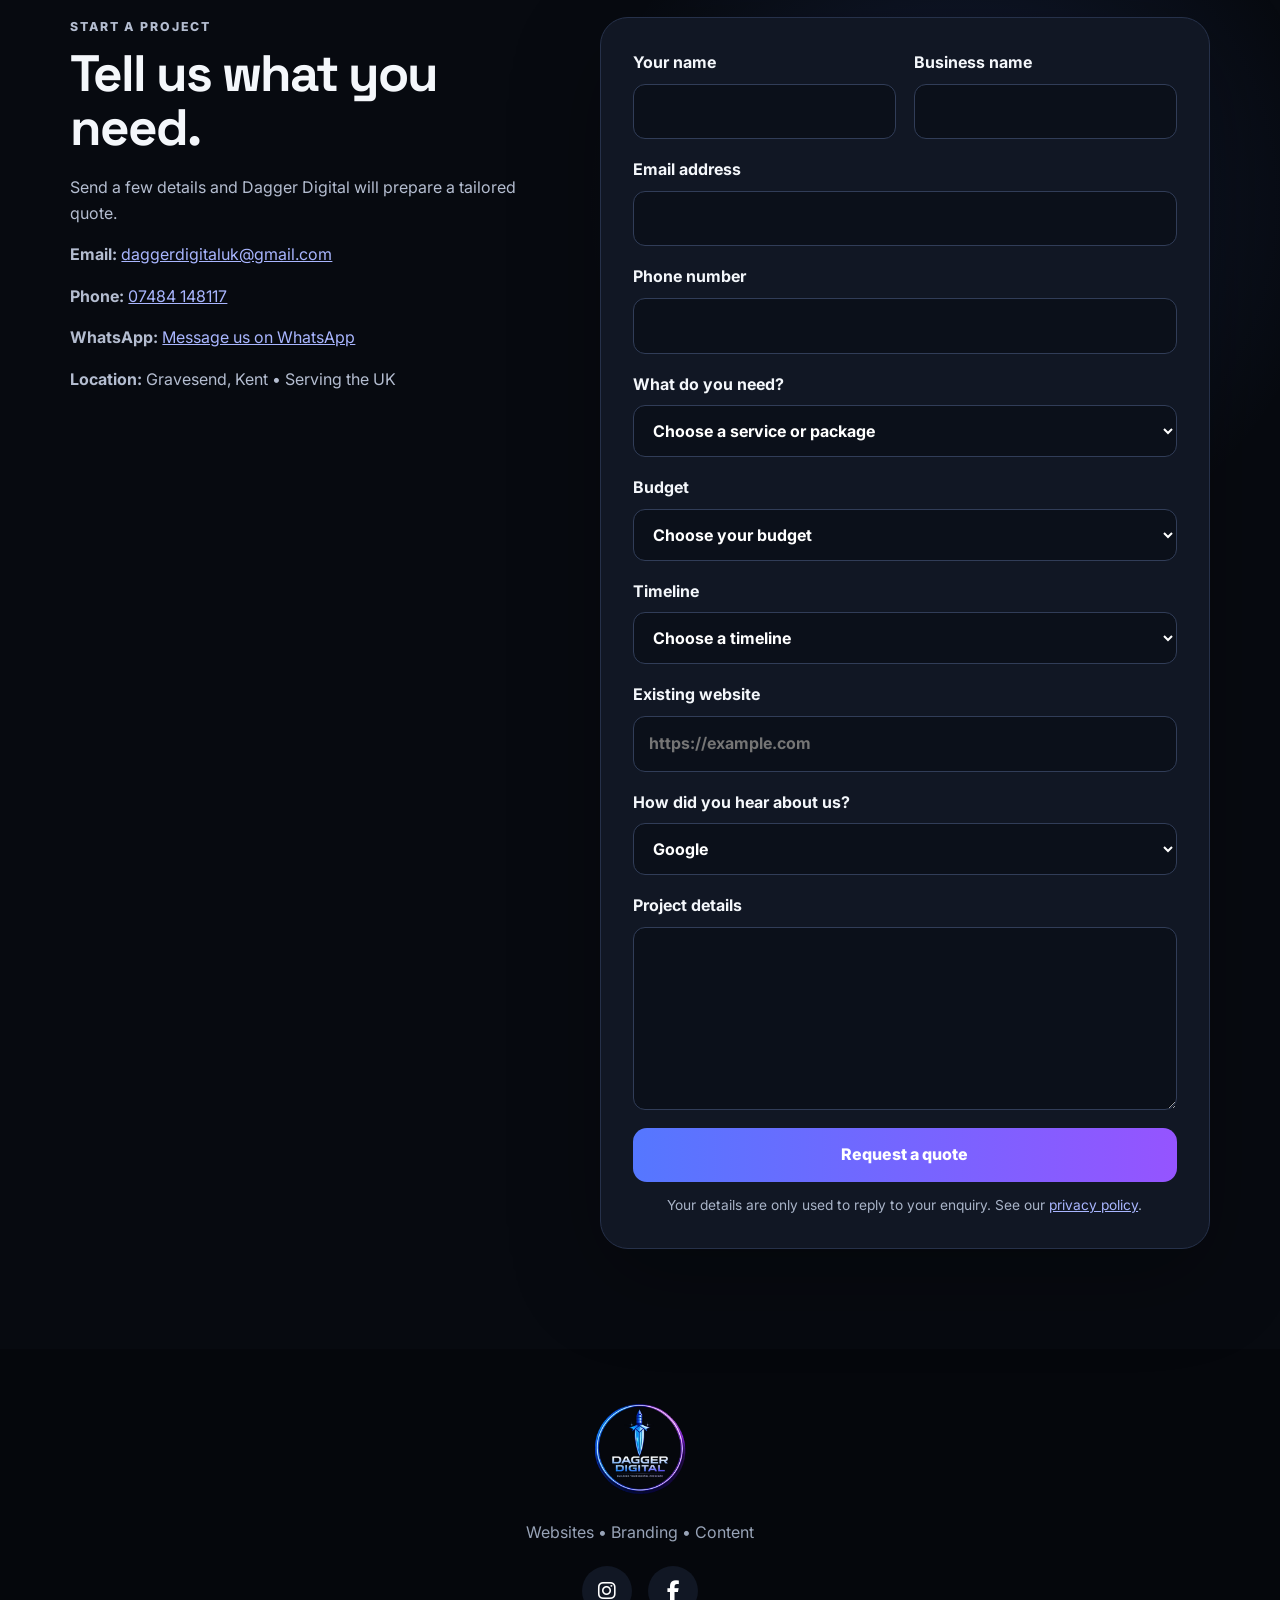
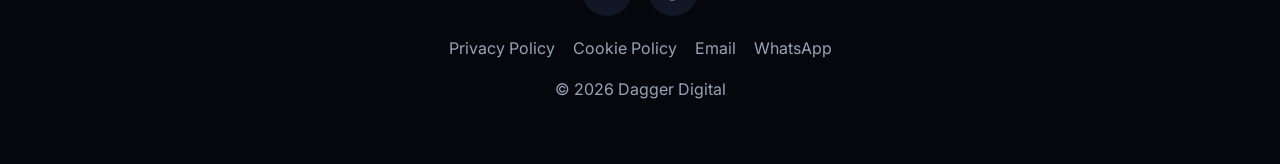
==== commit 5ba28535: "Update site: new prices, care plans, En Saver work, faster loading - Prices consistent: websites £60" ====
--- a/index.html
+++ b/index.html
@@ -5,42 +5,37 @@
   <meta name="viewport" content="width=device-width, initial-scale=1.0">
   <title>Dagger Digital | Websites, Branding & Content</title>
   <meta name="description" content="Dagger Digital creates modern websites, branding, social media content and digital solutions for businesses across the UK.">
-  <meta name="keywords" content="web design Kent, website designer Gravesend, branding, social media promotion, small business websites UK">
   <meta name="author" content="Dagger Digital">
 
   <meta property="og:title" content="Dagger Digital | Websites, Branding & Content">
   <meta property="og:description" content="Professional websites, branding and digital content for ambitious businesses.">
-  <meta property="og:url" content="https://www.daggerdigital.co.uk/">
+  <meta property="og:url" content="https://daggerdigital.co.uk/">
+  <link rel="canonical" href="https://daggerdigital.co.uk/">
   <meta property="og:type" content="website">
-  <meta property="og:image" content="https://www.daggerdigital.co.uk/dagger-logo.png">
-
-  <link rel="icon" href="dagger-logo.png">
+  <meta property="og:image" content="https://daggerdigital.co.uk/og-image.jpg">
+  <meta name="twitter:card" content="summary_large_image">
+
+  <link rel="icon" type="image/png" sizes="32x32" href="favicon-32.png">
+  <link rel="apple-touch-icon" href="apple-touch-icon.png">
   <link rel="preconnect" href="https://fonts.googleapis.com">
   <link rel="preconnect" href="https://fonts.gstatic.com" crossorigin>
   <link href="https://fonts.googleapis.com/css2?family=Inter:wght@400;500;600;700;800&family=Space+Grotesk:wght@500;600;700&display=swap" rel="stylesheet">
   <link rel="stylesheet" href="https://cdnjs.cloudflare.com/ajax/libs/font-awesome/6.5.2/css/all.min.css">
   <link rel="stylesheet" href="style.css">
 
-  <script async src="https://www.googletagmanager.com/gtag/js?id=G-GS2VE7E183"></script>
-  <script>
-    window.dataLayer = window.dataLayer || [];
-    function gtag(){dataLayer.push(arguments);}
-    gtag('js', new Date());
-    gtag('config', 'G-GS2VE7E183');
-  </script>
+  <script type="application/ld+json">{"@context":"https://schema.org","@type":"ProfessionalService","name":"Dagger Digital","url":"https://daggerdigital.co.uk/","logo":"https://daggerdigital.co.uk/og-image.jpg","image":"https://daggerdigital.co.uk/og-image.jpg","description":"Websites, branding, social media content and website care plans for UK businesses.","telephone":"+447484148117","email":"daggerdigitaluk@gmail.com","address":{"@type":"PostalAddress","addressLocality":"Gravesend","addressRegion":"Kent","addressCountry":"GB"},"areaServed":"GB","sameAs":["https://www.instagram.com/daggerdigital.uk","https://www.facebook.com/DaggerDigitalUK"]}</script>
 </head>
 <body>
-  <div class="loader" id="loader"><img src="dagger-logo.png" alt="Dagger Digital"></div>
-
   <header class="site-header">
-    <a class="brand" href="#home"><img src="dagger-logo.png" alt="Dagger Digital logo"></a>
-    <button class="menu-toggle" type="button" aria-label="Open navigation" aria-expanded="false">
+    <a class="brand" href="#home"><img src="dagger-logo-small.webp" width="72" height="72" alt="Dagger Digital home"></a>
+    <button class="menu-toggle" type="button" aria-label="Open navigation" aria-expanded="false" aria-controls="site-nav">
       <i class="fa-solid fa-bars"></i>
     </button>
-    <nav class="nav">
+    <nav class="nav" id="site-nav" aria-label="Main navigation">
       <a href="#services">Services</a>
       <a href="#work">Work</a>
       <a href="#pricing">Pricing</a>
+      <a href="#care-plans">Care plans</a>
       <a href="#reviews">Reviews</a>
       <a href="#faq">FAQ</a>
       <a class="nav-cta" href="#contact">Get a quote</a>
@@ -62,7 +57,7 @@
         </div>
       </div>
       <div class="hero-visual reveal">
-        <div class="logo-orb"><img src="dagger-logo.png" alt="Dagger Digital"></div>
+        <div class="logo-orb"><img src="dagger-logo.webp" width="520" height="520" alt="Dagger Digital logo" fetchpriority="high"></div>
       </div>
     </section>
 
@@ -82,66 +77,67 @@
     </section>
 
     <section class="section dark-section" id="work">
-      <div class="section-head reveal"><p class="eyebrow">Selected work</p><h2>Clean design. Strong digital presence.</h2></div>
-      <div class="grid grid-3">
-        <article class="project-card reveal"><div class="project-copy"><span>Small Business</span><h3>Business Website Project</h3><p>Replace this example with a real client screenshot and result.</p></div><img src="project1.png" alt="Business website project"></article>
-        <article class="project-card reveal"><div class="project-copy"><span>Branding</span><h3>Brand Identity Project</h3><p>Replace this example with a real logo, colour system and client story.</p></div><img src="project2.png" alt="Brand identity project"></article>
-        <article class="project-card reveal"><div class="project-copy"><span>Content</span><h3>Digital Content Project</h3><p>Replace this example with genuine social posts or video work.</p></div><img src="project3.png" alt="Digital content project"></article>
-      </div>
-    </section>
-
-    <section class="section before-after-section">
-      <div class="section-head reveal"><p class="eyebrow">Before & after</p><h2>See the difference professional design makes.</h2></div>
-      <div class="before-after reveal">
-        <article class="compare-box compare-old"><h3>Before</h3><p>Outdated layout, unclear message and weak mobile experience.</p><div class="compare-art"></div></article>
-        <div class="compare-arrow"><i class="fa-solid fa-arrow-right"></i></div>
-        <article class="compare-box compare-new"><h3>After Dagger Digital</h3><p>Modern design, stronger branding and clear calls to action.</p><div class="compare-art"></div></article>
-      </div>
+      <div class="section-head reveal"><p class="eyebrow">Recent work</p><h2>Clean design. Strong digital presence.</h2></div>
+      <article class="case-study reveal">
+        <div class="case-copy">
+          <span class="case-tag">Website design &amp; build</span>
+          <h3>En Saver</h3>
+          <p class="case-sub">Energy and business consultancy · Romford</p>
+          <p>A five-page website for an independent consultancy supporting UK businesses with utilities, card payments, EPOS and business advice.</p>
+          <ul class="case-list">
+            <li>Home page plus four service pages</li>
+            <li>Enquiry form that works with email apps and webmail</li>
+            <li>Built mobile-first, with fast-loading images</li>
+            <li>Business details set up for Google</li>
+          </ul>
+          <a class="btn primary prefill-button" href="#contact" data-service="Business Website — £900+">Get a site like this</a>
+        </div>
+        <div class="case-shots">
+          <img class="shot-desktop" src="work-ensaver-desktop.webp" width="1200" height="750" alt="En Saver website home page on a laptop" loading="lazy">
+          <img class="shot-mobile" src="work-ensaver-mobile.webp" width="390" height="844" alt="En Saver website on a phone" loading="lazy">
+        </div>
+      </article>
     </section>
 
     <section class="section" id="pricing">
       
       <div class="section-head reveal"><p class="eyebrow">Website pricing</p><h2>Clear packages for growing businesses.</h2></div>
       <div class="grid grid-3">
-        <article class="card price-card reveal"><p class="plan">Starter Website</p><h3>£350+</h3><ul><li>Up to 3 sections</li><li>Mobile-friendly design</li><li>Contact form</li></ul><a class="btn secondary full package-button" href="#contact" data-service="Starter Website — £199+">Choose Starter</a></article>
-        <article class="card price-card featured reveal"><div class="popular">Most popular</div><p class="plan">Business Website</p><h3>£500+</h3><ul><li>Up to 5 pages</li><li>Custom modern design</li><li>SEO foundations</li></ul><a class="btn primary full package-button" href="#contact" data-service="Business Website — £399+">Choose Business</a></article>
-        <article class="card price-card reveal"><p class="plan">Premium Website</p><h3>£699+</h3><ul><li>Advanced website build</li><li>Custom features</li><li>Priority support</li></ul><a class="btn secondary full package-button" href="#contact" data-service="Premium Website — £699+">Choose Premium</a></article>
+        <article class="card price-card reveal"><p class="plan">Starter Website</p><h3>£600+</h3><ul><li>Up to 3 sections</li><li>Mobile-friendly design</li><li>Contact form</li></ul><a class="btn secondary full package-button" href="#contact" data-service="Starter Website — £600+">Choose Starter</a></article>
+        <article class="card price-card featured reveal"><div class="popular">Most popular</div><p class="plan">Business Website</p><h3>£900+</h3><ul><li>Up to 5 pages</li><li>Custom modern design</li><li>SEO foundations</li></ul><a class="btn primary full package-button" href="#contact" data-service="Business Website — £900+">Choose Business</a></article>
+        <article class="card price-card reveal"><p class="plan">Premium Website</p><h3>£1,200+</h3><ul><li>Advanced website build</li><li>Custom features</li><li>Priority support</li></ul><a class="btn secondary full package-button" href="#contact" data-service="Premium Website — £1,200+">Choose Premium</a></article>
       </div>
     </section>
 
     <section class="section social-pricing">
       <div class="section-head reveal"><p class="eyebrow">Social media support</p><h2>Affordable monthly promotion packages.</h2></div>
       <div class="grid grid-3">
-        <article class="card price-card reveal"><p class="plan">Starter Social</p><h3>£150/month</h3><ul><li>4 posts monthly</li><li>Caption writing</li><li>1 platform</li></ul><a class="btn secondary full package-button" href="#contact" data-service="Starter Social — £150/month">Choose Starter Social</a></article>
-        <article class="card price-card featured reveal"><div class="popular">Best value</div><p class="plan">Growth Social</p><h3>£250/month</h3><ul><li>8 posts monthly</li><li>Captions and hashtags</li><li>2 platforms</li></ul><a class="btn primary full package-button" href="#contact" data-service="Growth Social — £250/month">Choose Growth Social</a></article>
-        <article class="card price-card reveal"><p class="plan">Pro Social</p><h3>£350/month</h3><ul><li>12 posts monthly</li><li>Short-form edits</li><li>Priority changes</li></ul><a class="btn secondary full package-button" href="#contact" data-service="Pro Social — £350/month">Choose Pro Social</a></article>
+        <article class="card price-card reveal"><p class="plan">Starter Social</p><h3>£200/month</h3><ul><li>4 posts monthly</li><li>Caption writing</li><li>1 platform</li></ul><a class="btn secondary full package-button" href="#contact" data-service="Starter Social — £200/month">Choose Starter Social</a></article>
+        <article class="card price-card featured reveal"><div class="popular">Best value</div><p class="plan">Growth Social</p><h3>£350/month</h3><ul><li>8 posts monthly</li><li>Captions and hashtags</li><li>2 platforms</li></ul><a class="btn primary full package-button" href="#contact" data-service="Growth Social — £350/month">Choose Growth Social</a></article>
+        <article class="card price-card reveal"><p class="plan">Pro Social</p><h3>£500/month</h3><ul><li>12 posts monthly</li><li>Short-form edits</li><li>Priority changes</li></ul><a class="btn secondary full package-button" href="#contact" data-service="Pro Social — £500/month">Choose Pro Social</a></article>
+      </div>
+    </section>
+
+    <section class="section" id="care-plans">
+      <div class="section-head reveal"><p class="eyebrow">Website care plans</p><h2>Keep your website running smoothly.</h2></div>
+      <div class="grid grid-3">
+        <article class="card price-card reveal"><p class="plan">Essential Care</p><h3>£35/month</h3><ul><li>Website hosting</li><li>Backups and checks</li><li>Small content updates</li></ul><a class="btn secondary full package-button" href="#contact" data-service="Essential Care Plan — £35/month">Choose Essential</a></article>
+        <article class="card price-card featured reveal"><div class="popular">Recommended</div><p class="plan">Growth Care</p><h3>£75/month</h3><ul><li>Everything in Essential</li><li>More monthly updates</li><li>Faster support</li></ul><a class="btn primary full package-button" href="#contact" data-service="Growth Care Plan — £75/month">Choose Growth</a></article>
+        <article class="card price-card reveal"><p class="plan">Premium Care</p><h3>£150/month</h3><ul><li>Everything in Growth</li><li>Priority support</li><li>Ongoing improvements</li></ul><a class="btn secondary full package-button" href="#contact" data-service="Premium Care Plan — £150/month">Choose Premium</a></article>
       </div>
     </section>
 <section class="section testimonials" id="reviews">
-    <h2>Google Reviews</h2>
-
-    <div class="testimonial-card">
-        <h3>⭐⭐⭐⭐⭐ 5.0 Google Rating</h3>
+      <div class="section-head reveal"><p class="eyebrow">Reviews</p><h2>What clients say on Google.</h2></div>
+      <div class="testimonial-card reveal">
+        <div class="google-badge"><i class="fa-brands fa-google" aria-hidden="true"></i> Google Reviews</div>
+        <p class="stars" aria-label="5 out of 5 stars">★★★★★</p>
+        <h3>5.0 Google rating</h3>
         <p>Based on 1 Google review.</p>
-
-        <img
-            src="https://upload.wikimedia.org/wikipedia/commons/2/2f/Google_2015_logo.svg"
-            alt="Google"
-            class="google-logo">
-
-        <a href="https://g.page/r/CZR_i5ZZs6BMEAE/review"
-           target="_blank"
-           class="google-review-btn">
-            Leave us a Google Review
-        </a>
-    </div>
-</section>
-
-    <section class="section google-reviews">
-      <div class="google-badge"><i class="fa-brands fa-google"></i> Google Reviews</div>
-      <h2>Build trust with verified Google feedback.</h2>
-      <p>Once your Business Profile receives reviews, add the real quotes above and link customers directly to Google.</p>
-      <a class="btn primary" href="https://www.google.com/search?q=Dagger+Digital" target="_blank" rel="noopener">View Dagger Digital on Google</a>
+        <div class="review-actions">
+          <a class="btn primary" href="https://g.page/r/CZR_i5ZZs6BMEAE/review" target="_blank" rel="noopener">Leave us a Google review</a>
+          <a class="btn secondary" href="https://www.google.com/search?q=Dagger+Digital+Gravesend" target="_blank" rel="noopener">See us on Google</a>
+        </div>
+      </div>
     </section>
 
     <section class="section" id="faq">
@@ -158,8 +154,9 @@
       <div class="contact-copy reveal">
         <p class="eyebrow">Start a project</p><h2>Tell us what you need.</h2>
         <p>Send a few details and Dagger Digital will prepare a tailored quote.</p>
-        <p><strong>Email:</strong> daggerdigitaluk@gmail.com</p>
-        <p><strong>Phone:</strong> <a href="tel:07484148117">07484 148117</a></p>
+        <p><strong>Email:</strong> <a href="mailto:daggerdigitaluk@gmail.com">daggerdigitaluk@gmail.com</a></p>
+        <p><strong>Phone:</strong> <a href="tel:+447484148117">07484 148117</a></p>
+        <p><strong>WhatsApp:</strong> <a href="https://wa.me/447484148117" target="_blank" rel="noopener">Message us on WhatsApp</a></p>
         <p><strong>Location:</strong> Gravesend, Kent • Serving the UK</p>
       </div>
 
@@ -167,7 +164,7 @@
         <input type="hidden" name="_subject" value="New Website Quote - Dagger Digital">
         <input type="hidden" name="_template" value="table">
         <input type="hidden" name="_captcha" value="true">
-        <input type="hidden" name="_next" value="https://www.daggerdigital.co.uk/thanks.html">
+        <input type="hidden" name="_next" value="https://daggerdigital.co.uk/thanks.html">
         <input type="hidden" name="_autoresponse" value="Thank you for contacting Dagger Digital. We have received your quote request and will reply within 24 hours.">
         <input type="hidden" name="Enquiry Source" value="Dagger Digital Website">
 
@@ -181,25 +178,28 @@
               <option value="">Choose a service or package</option>
               <option>Free Website Audit</option>
               <option>Free 15-Minute Call</option>
-              <option>Starter Website — £400+</option>
-              <option>Business Website — £600+</option>
-              <option>Premium Website — £1000+</option>
-              <option>Starter Social — £150/month</option>
-              <option>Growth Social — £250/month</option>
-              <option>Pro Social — £350/month</option>
+              <option>Starter Website — £600+</option>
+              <option>Business Website — £900+</option>
+              <option>Premium Website — £1,200+</option>
+              <option>Starter Social — £200/month</option>
+              <option>Growth Social — £350/month</option>
+              <option>Pro Social — £500/month</option>
               <option>Logo and branding</option>
               <option>Social media graphics</option>
               <option>Video editing</option>
-              <option>Website maintenance</option>
+              <option>Essential Care Plan — £35/month</option>
+              <option>Growth Care Plan — £75/month</option>
+              <option>Premium Care Plan — £150/month</option>
             </select>
           </label>
           <label class="full-field">Budget
             <select name="Budget" required>
               <option value="">Choose your budget</option>
-              <option>Under £500</option>
-              <option>£500 - £700</option>
-              <option>£800 - £1,000</option>
-              <option>£1,000+</option>
+              <option>Under £600</option>
+              <option>£600 - £900</option>
+              <option>£900 - £1,200</option>
+              <option>£1,200+</option>
+              <option>Monthly plan</option>
             </select>
           </label>
           <label class="full-field">Timeline
@@ -220,13 +220,14 @@
           <label class="full-field">Project details<textarea name="Project Details" rows="6" required></textarea></label>
         </div>
 
-        <button class="btn primary full" type="submit">Request a quote</button>
+        <button class="btn primary full" type="submit" id="submit-quote">Request a quote</button>
+        <p class="form-small">Your details are only used to reply to your enquiry. See our <a href="privacy.html">privacy policy</a>.</p>
       </form>
     </section>
   </main>
 
   <footer class="footer">
-    <img src="dagger-logo.png" alt="Dagger Digital logo">
+    <img src="dagger-logo-small.webp" width="110" height="110" alt="Dagger Digital logo" loading="lazy">
     <p>Websites • Branding • Content</p>
 
     <div class="social-icons">
@@ -247,19 +248,9 @@
   <a class="sticky-quote" href="#contact">Get a Quote</a>
 
   <div class="floating-actions">
-    <a class="float-btn call" href="tel:07484148117" aria-label="Call Dagger Digital"><i class="fa-solid fa-phone"></i></a>
+    <a class="float-btn call" href="tel:+447484148117" aria-label="Call Dagger Digital"><i class="fa-solid fa-phone"></i></a>
     <a class="float-btn email" href="mailto:daggerdigitaluk@gmail.com" aria-label="Email Dagger Digital"><i class="fa-solid fa-envelope"></i></a>
     <a class="float-btn whatsapp" href="https://wa.me/447484148117" target="_blank" rel="noopener" aria-label="WhatsApp Dagger Digital"><i class="fa-brands fa-whatsapp"></i></a>
-  </div>
-
-  <div class="popup-overlay" id="quote-popup">
-    <div class="quote-popup">
-      <div class="popup-icon"><i class="fa-solid fa-check"></i></div>
-      <h2>Quote request ready</h2>
-      <p>Your request will be sent in <strong><span id="countdown">5</span> seconds</strong>.</p>
-      <div class="progress-track"><div id="progress-bar"></div></div>
-      <button class="btn secondary" id="cancel-submit" type="button">Cancel</button>
-    </div>
   </div>
 
   <div class="modal" id="booking-modal">
@@ -272,7 +263,7 @@
   </div>
 
   <div class="cookie-bar" id="cookie-bar">
-    <div><strong>Cookies & analytics</strong><p>This site uses Google Analytics to understand website traffic.</p></div>
+    <div><strong>Cookies & analytics</strong><p>Can we use Google Analytics to see how visitors use this site? It only switches on if you accept. <a href="cookies.html">Cookie policy</a></p></div>
     <div class="cookie-actions">
       <button class="btn secondary" id="decline-cookies" type="button">Decline</button>
       <button class="btn primary" id="accept-cookies" type="button">Accept</button>
--- a/style.css
+++ b/style.css
@@ -6,13 +6,8 @@
 img{display:block;max-width:100%}
 :root{--panel:#111724;--border:#293550;--muted:#a9b4c8;--blue:#5577ff;--purple:#9554ff;--green:#25d366;--gold:#ffd166}
 
-.loader{position:fixed;inset:0;z-index:5000;display:grid;place-items:center;background:#05070c;transition:opacity .55s ease,visibility .55s ease}
-.loader.hidden{opacity:0;visibility:hidden}
-.loader img{width:min(420px,75vw);border-radius:50%;filter:drop-shadow(0 0 35px rgba(85,119,255,.75));animation:loaderPulse 1.2s ease-in-out infinite}
-@keyframes loaderPulse{50%{transform:scale(1.035);filter:drop-shadow(0 0 50px rgba(85,119,255,.95))}}
-
 .site-header{position:sticky;top:0;z-index:1000;display:flex;align-items:center;justify-content:space-between;padding:12px 5.5%;background:rgba(7,10,17,.86);backdrop-filter:blur(18px);border-bottom:1px solid rgba(255,255,255,.08)}
-.brand img{width:210px;height:88px;object-fit:contain;border-radius:999px;transition:.35s}
+.brand img{width:72px;height:72px;border-radius:50%;transition:.35s}
 .brand:hover img{transform:scale(1.04);filter:drop-shadow(0 0 14px rgba(85,119,255,.9)) drop-shadow(0 0 25px rgba(149,84,255,.45))}
 .nav{display:flex;align-items:center;gap:24px}
 .nav a{position:relative;color:#cbd4e5;font-weight:700;transition:.25s}
@@ -41,7 +36,7 @@
 
 .free-audit{padding:18px 5.5%;display:flex;justify-content:center;align-items:center;gap:18px;flex-wrap:wrap;background:linear-gradient(90deg,#17224c,#25164a);border-block:1px solid rgba(134,151,255,.25)}
 .section{padding:100px 5.5%}
-.dark-section,.social-pricing,.google-reviews{background:#0b0f18}
+.dark-section,.social-pricing,.testimonials{background:#0b0f18}
 .section-head{max-width:770px;margin-bottom:44px}
 .section-head h2{font-size:clamp(2.3rem,4vw,4rem);line-height:1.05;letter-spacing:-.04em;margin:.2em 0}
 .grid{display:grid;gap:20px}
@@ -49,25 +44,11 @@
 .grid-3{grid-template-columns:repeat(3,1fr)}
 
 .card{display:flex;flex-direction:column;min-height:360px;padding:28px;border-radius:26px;background:linear-gradient(180deg,rgba(20,26,40,.98),rgba(12,16,25,.98));border:1px solid rgba(121,140,190,.2);box-shadow:0 20px 50px rgba(0,0,0,.18);transition:.35s}
-.card:hover,.project-card:hover,.compare-box:hover{transform:translateY(-8px);border-color:rgba(104,132,255,.85);background:linear-gradient(145deg,rgba(42,60,120,.48),rgba(79,36,119,.23)),#111724;box-shadow:0 32px 80px rgba(0,0,0,.34),0 0 28px rgba(79,124,255,.2)}
+.card:hover{transform:translateY(-8px);border-color:rgba(104,132,255,.85);background:linear-gradient(145deg,rgba(42,60,120,.48),rgba(79,36,119,.23)),#111724;box-shadow:0 32px 80px rgba(0,0,0,.34),0 0 28px rgba(79,124,255,.2)}
 .service-icon{width:48px;height:48px;display:grid;place-items:center;border-radius:15px;background:linear-gradient(145deg,rgba(79,124,255,.18),rgba(123,92,255,.14));border:1px solid rgba(114,133,255,.28);color:#9eacff;font-size:1.2rem;transition:.3s}
 .card:hover .service-icon{transform:rotate(-5deg) scale(1.1);color:#fff;background:linear-gradient(135deg,var(--blue),var(--purple));box-shadow:0 0 24px rgba(79,124,255,.45)}
 .card p,.card li{color:var(--muted)}
 .card ul{margin-top:auto}
-
-.project-card{overflow:hidden;border-radius:28px;background:#121827;border:1px solid #25304a;transition:.35s}
-.project-copy{padding:28px}
-.project-copy span{color:#9aa8ff;text-transform:uppercase;letter-spacing:.1em;font-size:.75rem;font-weight:800}
-.project-copy p{color:var(--muted)}
-.project-card img{width:100%;aspect-ratio:16/10;object-fit:cover}
-
-.before-after{display:grid;grid-template-columns:1fr auto 1fr;gap:20px;align-items:center}
-.compare-box{padding:25px;border-radius:24px;background:#111724;border:1px solid #2a3650;transition:.35s}
-.compare-old{filter:saturate(.45)}
-.compare-new{box-shadow:0 0 30px rgba(85,119,255,.18)}
-.compare-art{height:210px;border-radius:17px;background:linear-gradient(145deg,#252d39,#151a22)}
-.compare-new .compare-art{background:linear-gradient(145deg,#233f80,#11182a 58%,#432068)}
-.compare-arrow{font-size:2.1rem;color:#8094ff}
 
 .price-card{position:relative;min-height:420px}
 .price-card h3{font-size:2.5rem;margin:.2em 0}
@@ -76,42 +57,7 @@
 .popular{position:absolute;top:0;left:0;right:0;padding:8px;text-align:center;border-radius:26px 26px 0 0;background:linear-gradient(90deg,var(--blue),var(--purple));font-size:.78rem;font-weight:800}
 .featured .plan{margin-top:30px}
 
-.reviews-section{background:linear-gradient(145deg,#0b0f18,#101527)}
-.section.testimonials{
-    text-align:center;
-    padding:100px 5%;
-}
-
-.testimonial-card{
-    max-width:600px;
-    margin:40px auto;
-    padding:40px;
-    text-align:center;
-    background:rgba(255,255,255,.03);
-    border:1px solid rgba(255,255,255,.08);
-    border-radius:24px;
-}
-
-.google-review-btn{
-    display:inline-block;
-    margin-top:20px;
-    padding:14px 28px;
-    background:linear-gradient(90deg,#4f46e5,#8b5cf6);
-    color:#fff;
-    border-radius:50px;
-    text-decoration:none;
-    font-weight:700;
-    transition:.3s;
-    box-shadow:0 10px 25px rgba(79,70,229,.35);
-}
-
-.google-review-btn:hover{
-    transform:translateY(-3px);
-    box-shadow:0 15px 35px rgba(79,70,229,.5);
-}
-.testimonial-card{min-height:280px}
 .stars{color:var(--gold);font-size:1.25rem;letter-spacing:.08em}
-.review-note{color:#7f8ba0;font-size:.86rem}
 .google-badge{display:inline-flex;gap:10px;align-items:center;padding:10px 14px;border-radius:999px;background:#fff;color:#1f2937;font-weight:800}
 
 .faq-list{display:grid;gap:12px;max-width:900px}
@@ -130,7 +76,7 @@
 .contact-form button{margin-top:18px}
 
 .footer{text-align:center;padding:45px 5.5%;background:#05070c;color:#98a3b7}
-.footer>img{width:220px;height:120px;object-fit:contain;margin:0 auto 14px;border-radius:999px}
+.footer>img{width:110px;height:110px;margin:0 auto 14px;border-radius:50%}
 .social-icons{display:flex;justify-content:center;gap:16px;margin:20px 0}
 .social-icons a{width:50px;height:50px;display:grid;place-items:center;border-radius:50%;background:#111724;color:#fff;font-size:1.25rem;transition:.3s}
 .social-icons a:hover{transform:translateY(-4px);background:linear-gradient(135deg,var(--blue),var(--purple));box-shadow:0 0 20px rgba(85,119,255,.55)}
@@ -143,13 +89,9 @@
 .float-btn.email{background:linear-gradient(135deg,var(--blue),var(--purple))}
 .float-btn.whatsapp{background:var(--green)}
 
-.popup-overlay,.modal{position:fixed;inset:0;z-index:3000;display:none;place-items:center;padding:20px;background:rgba(3,5,9,.78);backdrop-filter:blur(8px)}
-.popup-overlay.show,.modal.show{display:grid}
-.quote-popup,.modal-card{width:min(460px,100%);padding:32px;border-radius:24px;background:#111724;border:1px solid #344263;box-shadow:0 35px 100px rgba(0,0,0,.5)}
-.quote-popup{text-align:center}
-.popup-icon{width:58px;height:58px;display:grid;place-items:center;margin:0 auto 18px;border-radius:50%;background:linear-gradient(90deg,var(--blue),var(--purple))}
-.progress-track{height:8px;margin:22px 0;border-radius:999px;background:#252f43;overflow:hidden}
-.progress-track div{height:100%;width:100%;background:linear-gradient(90deg,var(--blue),var(--purple));transition:width 1s linear}
+.modal{position:fixed;inset:0;z-index:3000;display:none;place-items:center;padding:20px;background:rgba(3,5,9,.78);backdrop-filter:blur(8px)}
+.modal.show{display:grid}
+.modal-card{width:min(460px,100%);padding:32px;border-radius:24px;background:#111724;border:1px solid #344263;box-shadow:0 35px 100px rgba(0,0,0,.5)}
 .modal-card{position:relative}
 .modal-close{position:absolute;top:14px;right:14px;width:38px;height:38px;border:0;border-radius:50%;background:#1b2434;color:#fff;cursor:pointer}
 
@@ -157,8 +99,6 @@
 .cookie-bar.show{display:flex}
 .cookie-actions{display:flex;gap:10px}
 
-.success-banner{display:none;margin:20px 5.5%;padding:18px 20px;border-radius:16px;background:#10281b;border:1px solid #2b8e50;color:#dfffe8;font-weight:700}
-.success-banner.show{display:block}
 .reveal{opacity:0;transform:translateY(26px);transition:opacity .7s ease,transform .7s ease}
 .reveal.visible{opacity:1;transform:none}
 
@@ -170,15 +110,13 @@
   .hero,.contact-section{grid-template-columns:1fr}
   .grid-4{grid-template-columns:repeat(2,1fr)}
   .grid-3{grid-template-columns:1fr}
-  .before-after{grid-template-columns:1fr}
-  .compare-arrow{transform:rotate(90deg);text-align:center}
   .menu-toggle{display:block}
   .nav{display:none;position:absolute;top:100%;left:0;right:0;padding:20px 5.5%;background:#0a0e16;flex-direction:column;align-items:flex-start}
   .nav.open{display:flex}
 }
 
 @media(max-width:680px){
-  .brand img{width:165px;height:70px}
+  .brand img{width:58px;height:58px}
   .hero{padding-top:70px}
   .grid-4,.form-grid{grid-template-columns:1fr}
   .full-field{grid-column:auto}
@@ -187,44 +125,52 @@
   .sticky-quote{left:18px;right:88px;transform:none;text-align:center}
   .cookie-bar{align-items:flex-start;flex-direction:column}
 }
-.testimonial-card{
-    max-width:600px;
-    margin:40px auto;
-    padding:40px;
-    text-align:center;
-    background:rgba(255,255,255,.03);
-    border:1px solid rgba(255,255,255,.08);
-    border-radius:24px;
+
+/* ---------- Added Nov 2026 ---------- */
+:focus-visible{outline:3px solid #8fa1ff;outline-offset:3px}
+.contact-copy a,.cookie-bar a,.form-small a{color:#a9b6ff;text-decoration:underline}
+.form-small{margin:12px 0 0;color:var(--muted);font-size:.86rem;text-align:center}
+.cookie-bar p{margin:4px 0 0;color:var(--muted)}
+
+/* Recent work case study */
+.case-study{display:grid;grid-template-columns:.85fr 1.15fr;gap:44px;align-items:center;padding:36px;border-radius:28px;background:#121827;border:1px solid #25304a}
+.case-tag{color:#9aa8ff;text-transform:uppercase;letter-spacing:.1em;font-size:.75rem;font-weight:800}
+.case-copy h3{font-size:2.2rem;margin:.25em 0 0}
+.case-sub{margin:0 0 14px;color:#cbd4e5;font-weight:700}
+.case-copy p{color:var(--muted)}
+.case-list{margin:0 0 26px;padding-left:20px;color:var(--muted)}
+.case-list li{margin-bottom:6px}
+.case-shots{position:relative;padding:0 0 28px}
+.shot-desktop{width:100%;height:auto;border-radius:14px;border:1px solid #2b3754;box-shadow:0 30px 70px rgba(0,0,0,.45)}
+.shot-mobile{position:absolute;right:-10px;bottom:0;width:24%;height:auto;border-radius:16px;border:4px solid #1b2232;box-shadow:0 20px 50px rgba(0,0,0,.55)}
+
+/* Reviews */
+.testimonials{text-align:center}
+.testimonials .section-head{margin:0 auto 34px}
+.testimonial-card{max-width:620px;margin:0 auto;padding:40px;border-radius:24px;background:rgba(255,255,255,.03);border:1px solid rgba(255,255,255,.08)}
+.testimonial-card .stars{margin:22px 0 4px}
+.testimonial-card h3{margin:0 0 4px;font-size:1.6rem}
+.testimonial-card p{color:var(--muted)}
+.review-actions{display:flex;justify-content:center;gap:12px;flex-wrap:wrap;margin-top:22px}
+
+@media(max-width:1050px){
+  .case-study{grid-template-columns:1fr;gap:30px}
 }
-
-.google-review-btn{
-    display:inline-block;
-    margin-top:20px;
-    padding:14px 28px;
-    background:linear-gradient(90deg,#4f46e5,#8b5cf6);
-    color:#fff;
-    border-radius:50px;
-    text-decoration:none;
-    font-weight:700;
-    transition:.3s;
-    box-shadow:0 10px 25px rgba(79,70,229,.35);
+@media(max-width:680px){
+  .case-study,.testimonial-card{padding:22px}
+  .shot-mobile{right:6px;width:28%}
 }
-
-.google-review-btn:hover{
-    transform:translateY(-3px);
-    box-shadow:0 15px 35px rgba(79,70,229,.5);
+@media(prefers-reduced-motion:reduce){
+  html{scroll-behavior:auto}
+  *,*::before,*::after{animation:none!important;transition:none!important}
+  .reveal{opacity:1;transform:none}
 }
-.section.testimonials{
-    text-align:center;
-    padding:60px 5%;
+.testimonial-card .stars{color:var(--gold);font-size:1.5rem}
+.contact-copy h2{font-size:clamp(2.3rem,4vw,4rem);line-height:1.05;letter-spacing:-.04em;margin:.2em 0 .4em}
+.logo-orb img{height:auto}
+@media(max-width:680px){
+  .float-btn.call,.float-btn.email{display:none}
+  .float-btn{width:52px;height:52px}
+  .floating-actions{right:16px;bottom:16px}
+  .sticky-quote{bottom:16px;right:80px}
 }
-
-.section.testimonials > h2{
-    text-align:center;
-}
-.google-logo{
-    width:90px;
-    height:auto;
-    margin:20px auto;
-    display:block;
-}
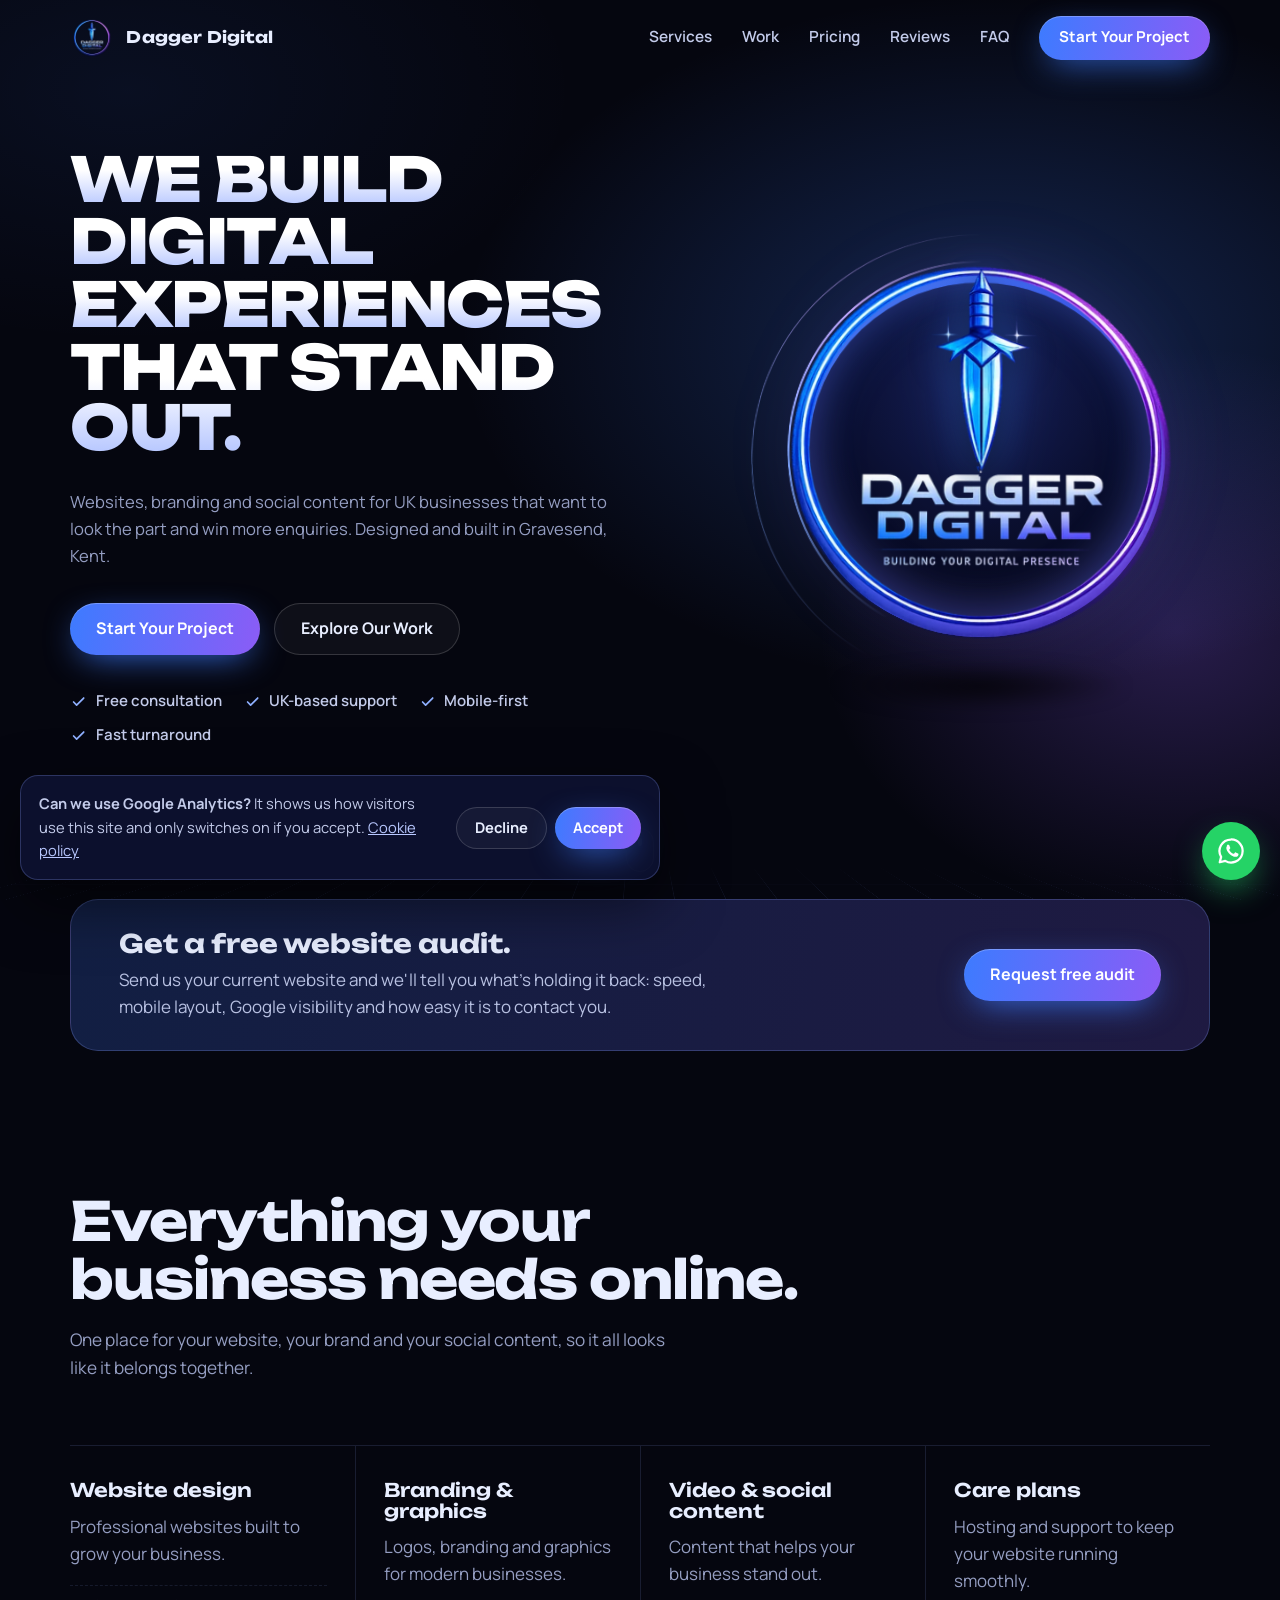
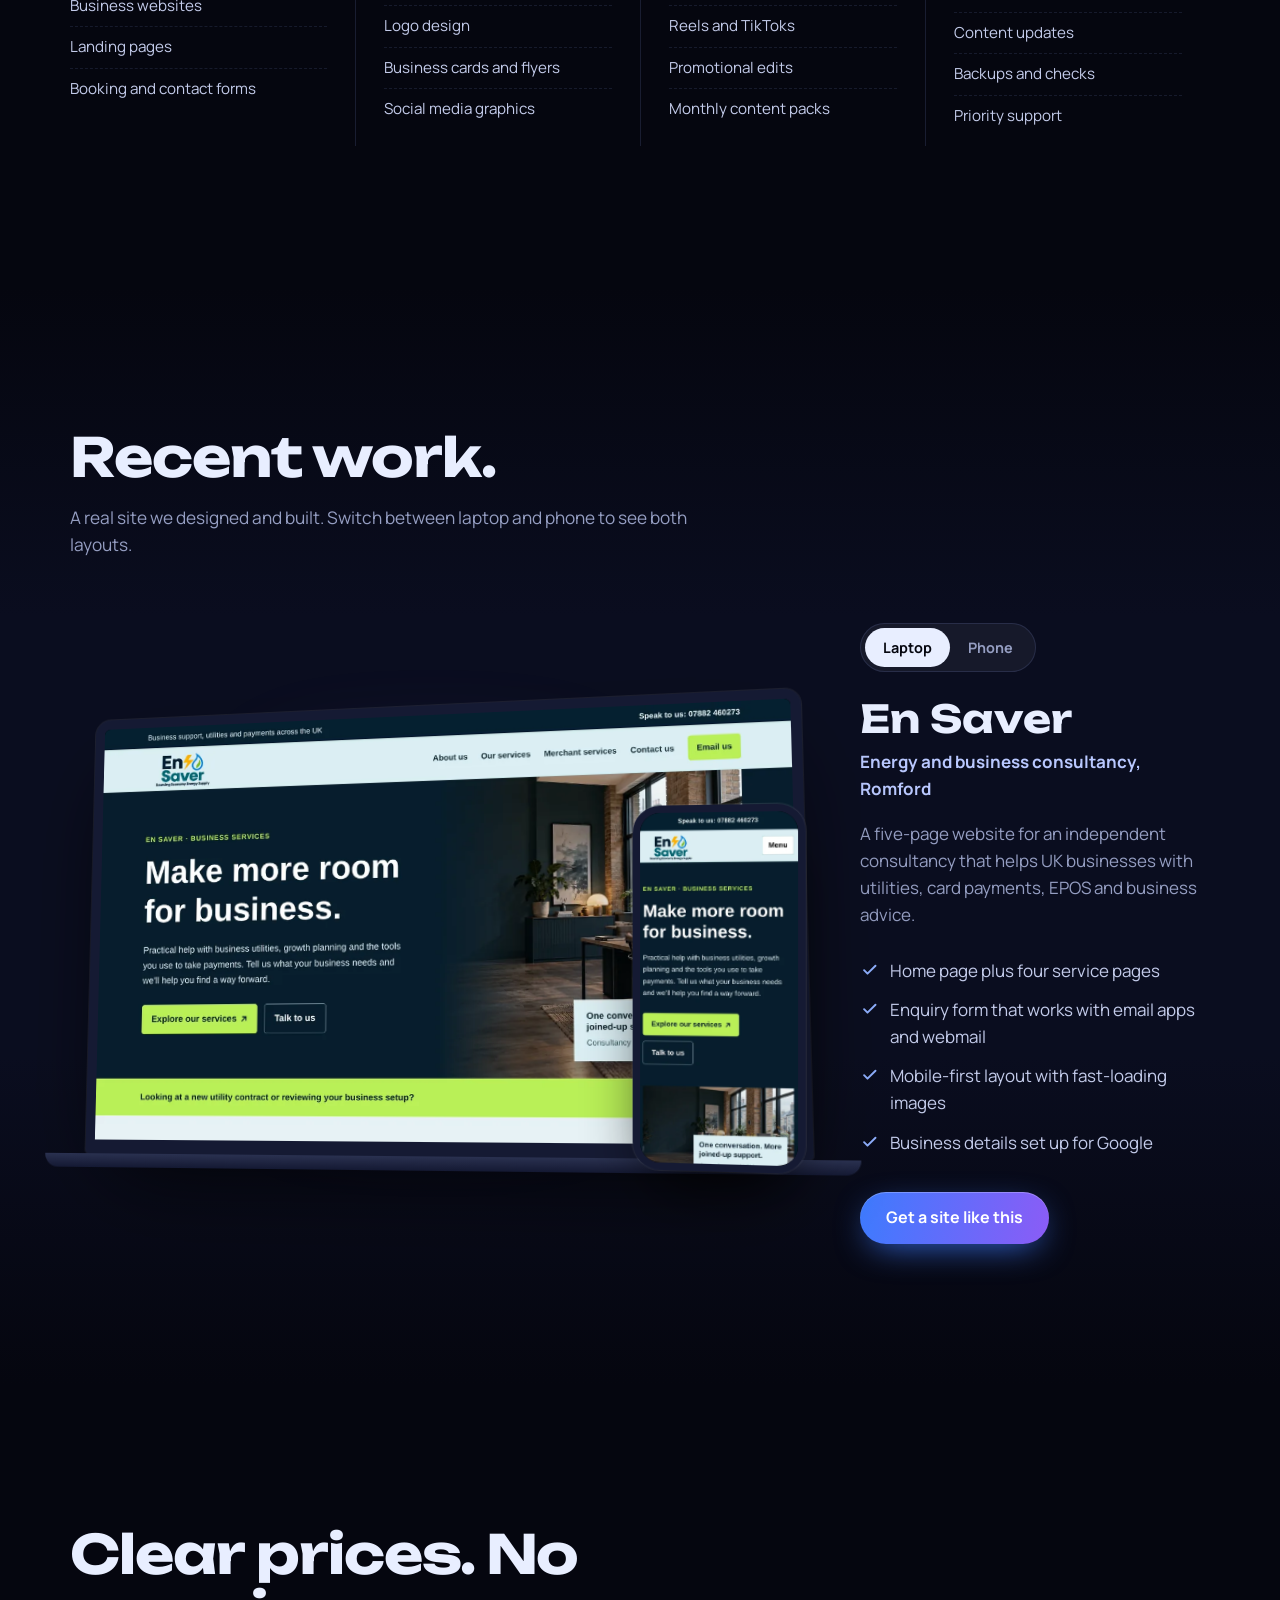
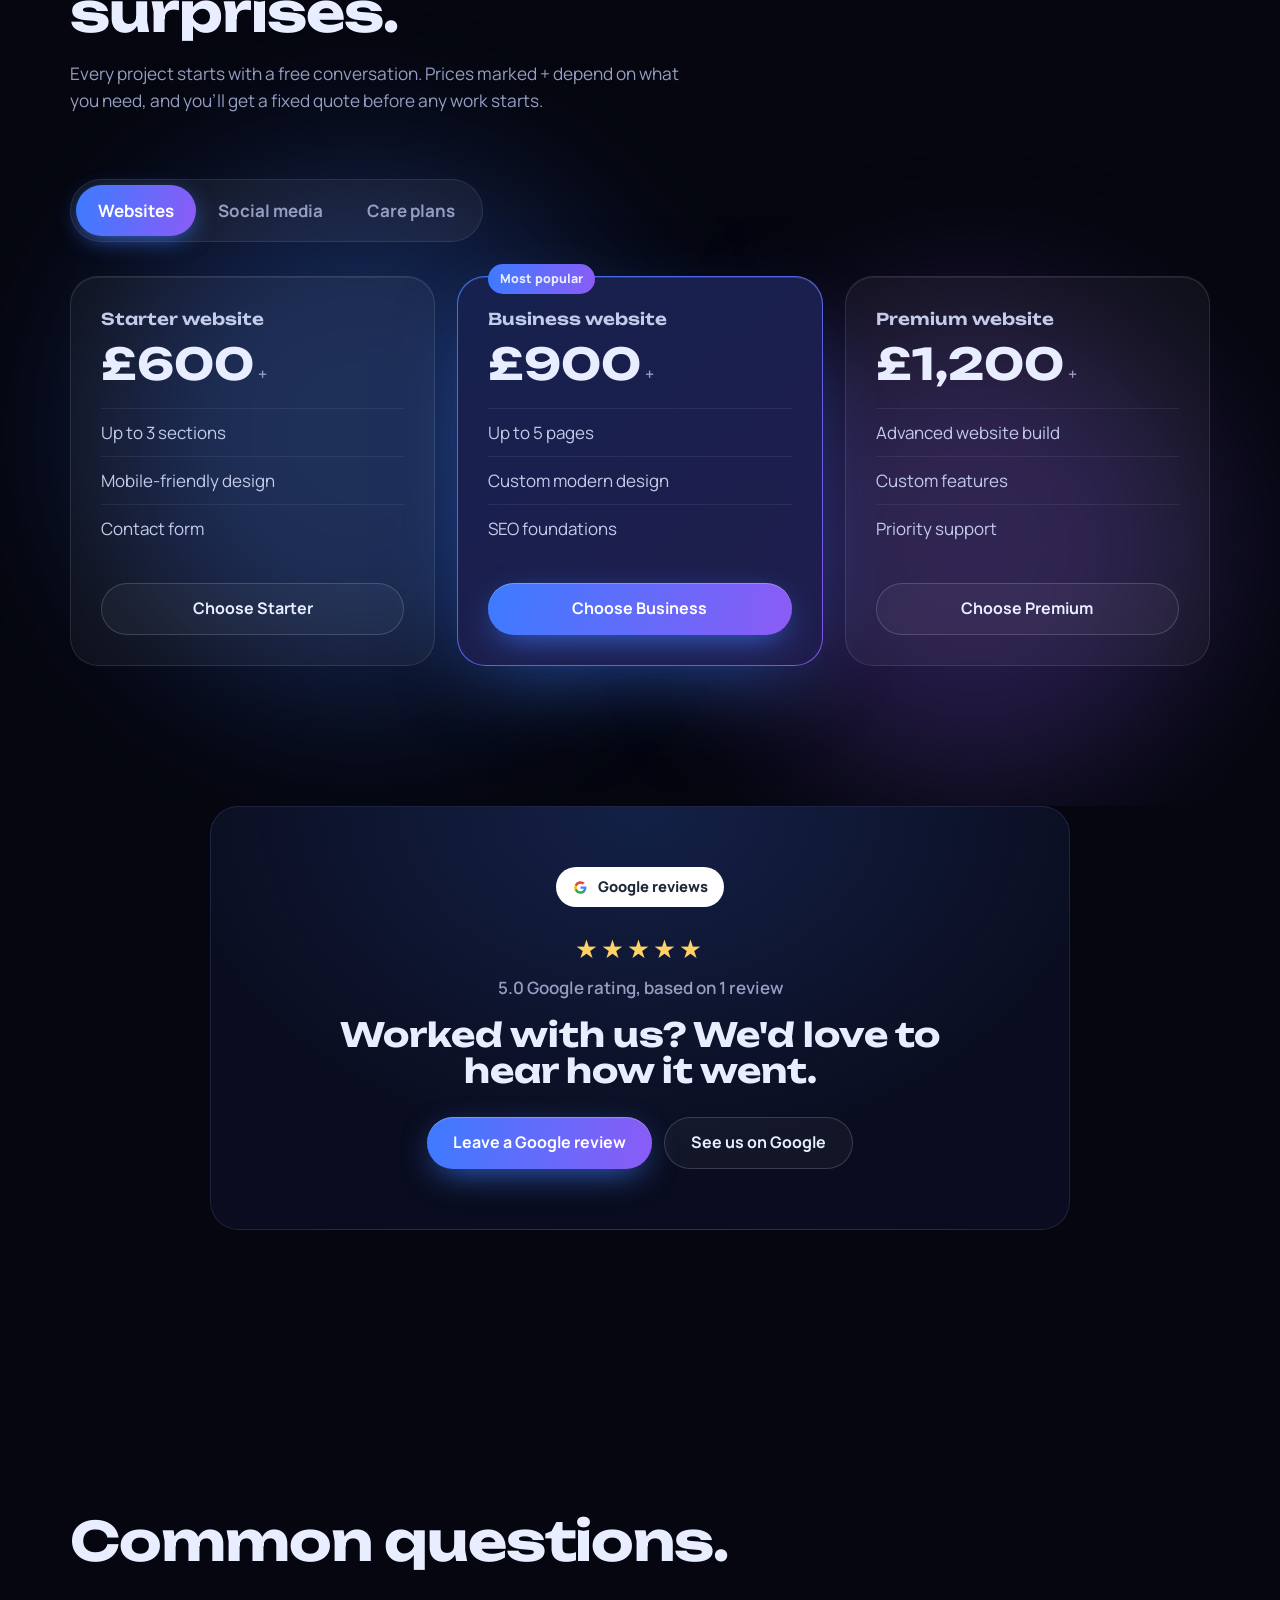
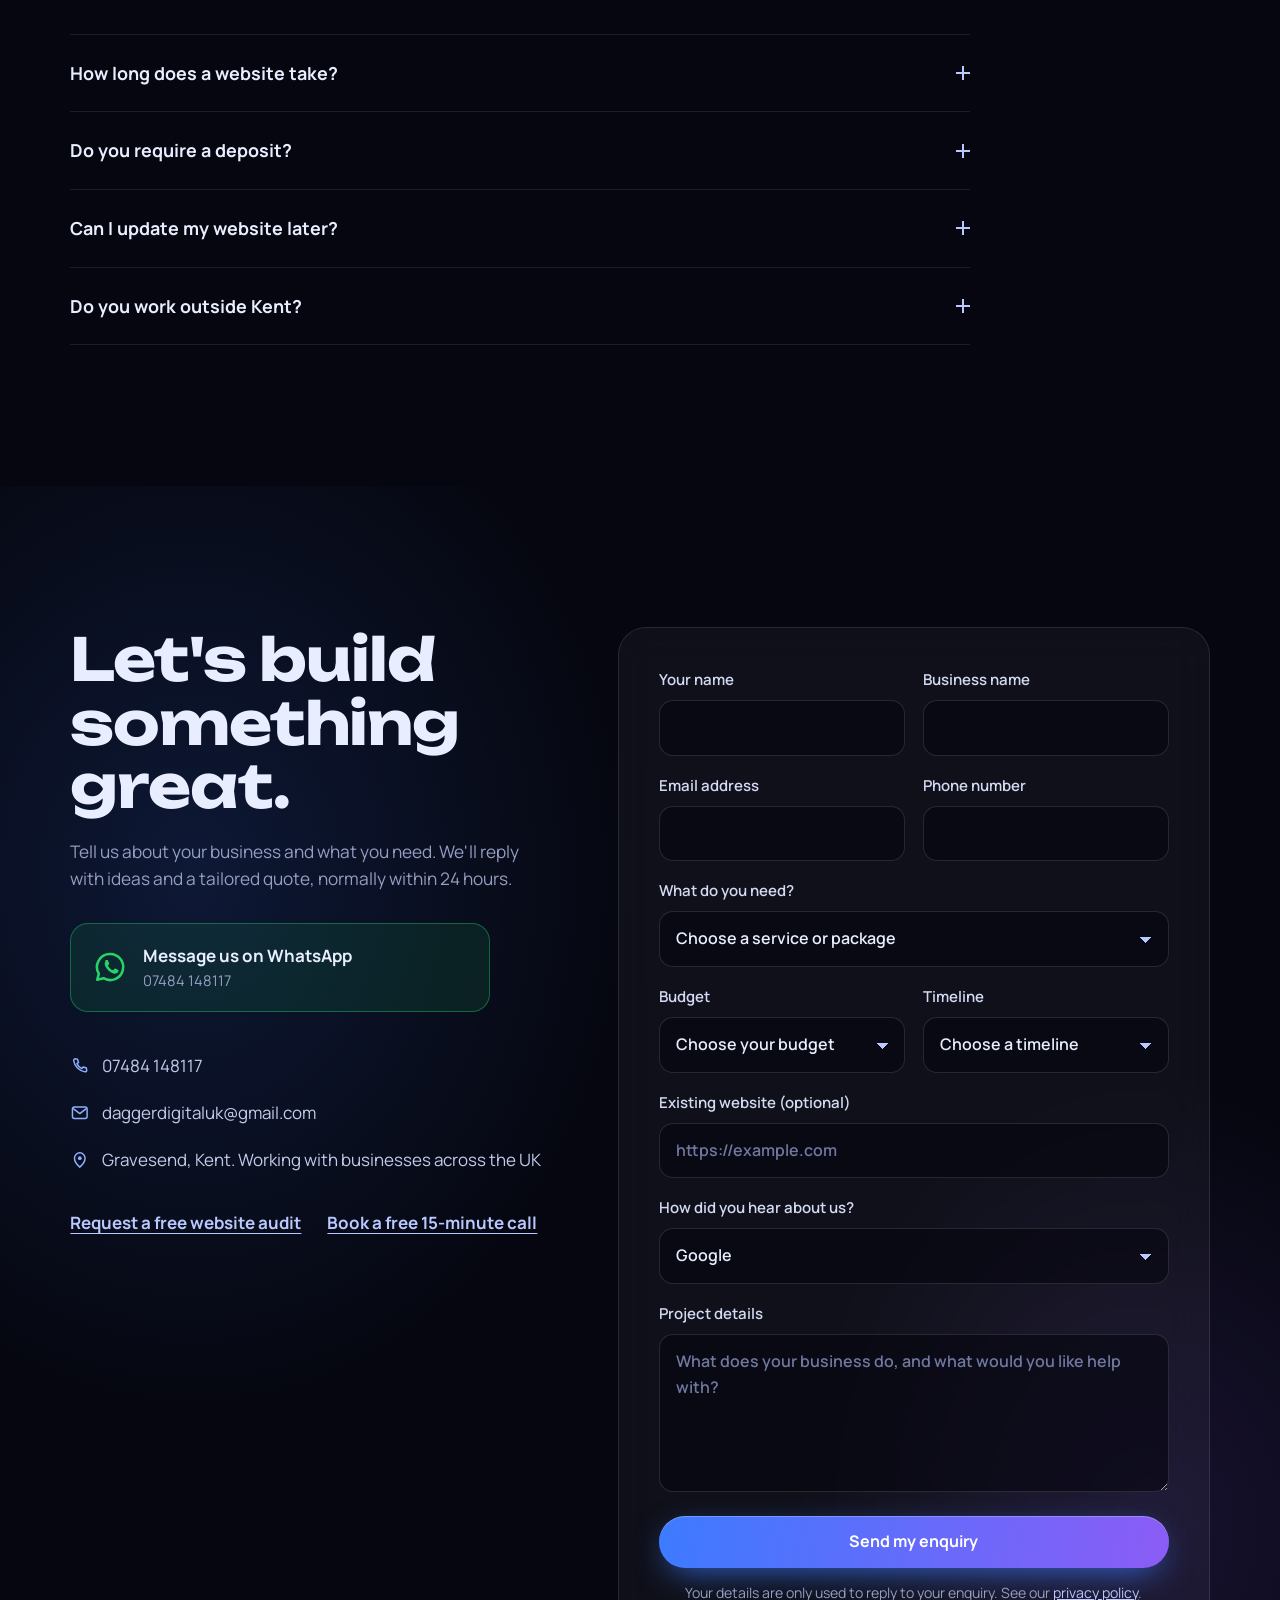
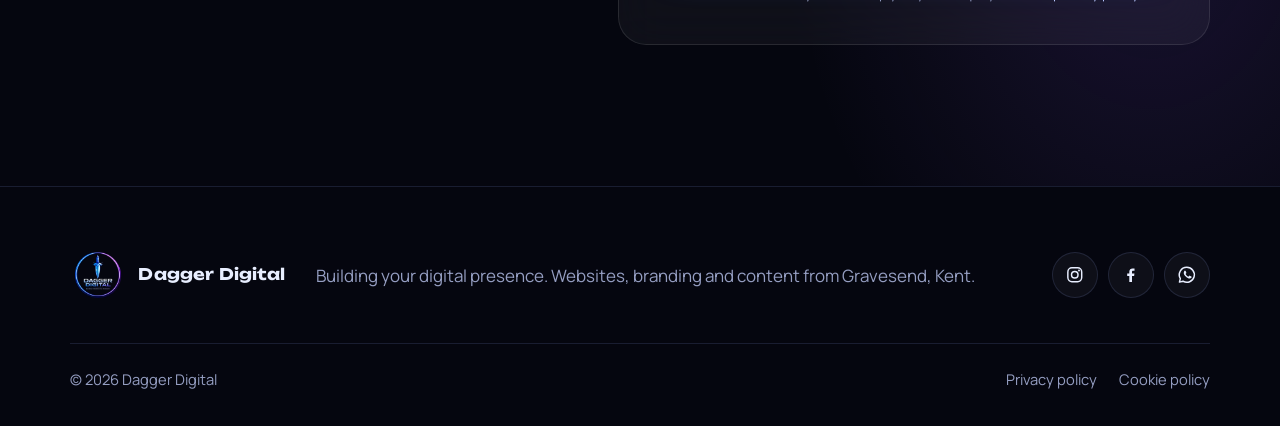
==== commit cd494041: "Cinematic redesign with 3D logo - Full-screen hero: We build digital experiences that stand out - 3" ====
--- a/index.html
+++ b/index.html
@@ -1,16 +1,17 @@
 <!DOCTYPE html>
-<html lang="en">
+<html lang="en-GB">
 <head>
   <meta charset="UTF-8">
   <meta name="viewport" content="width=device-width, initial-scale=1.0">
-  <title>Dagger Digital | Websites, Branding & Content</title>
-  <meta name="description" content="Dagger Digital creates modern websites, branding, social media content and digital solutions for businesses across the UK.">
+  <title>Dagger Digital | Web Design, Branding & Content in Gravesend, Kent</title>
+  <meta name="description" content="Dagger Digital builds modern websites, branding and social media content for UK businesses. Based in Gravesend, Kent. Free website audit and free 15-minute call.">
+  <meta name="theme-color" content="#05060f">
   <meta name="author" content="Dagger Digital">
-
-  <meta property="og:title" content="Dagger Digital | Websites, Branding & Content">
-  <meta property="og:description" content="Professional websites, branding and digital content for ambitious businesses.">
+  <link rel="canonical" href="https://daggerdigital.co.uk/">
+
+  <meta property="og:title" content="Dagger Digital | We build digital experiences that stand out">
+  <meta property="og:description" content="Websites, branding and social content for UK businesses. Based in Gravesend, Kent.">
   <meta property="og:url" content="https://daggerdigital.co.uk/">
-  <link rel="canonical" href="https://daggerdigital.co.uk/">
   <meta property="og:type" content="website">
   <meta property="og:image" content="https://daggerdigital.co.uk/og-image.jpg">
   <meta name="twitter:card" content="summary_large_image">
@@ -19,145 +20,317 @@
   <link rel="apple-touch-icon" href="apple-touch-icon.png">
   <link rel="preconnect" href="https://fonts.googleapis.com">
   <link rel="preconnect" href="https://fonts.gstatic.com" crossorigin>
-  <link href="https://fonts.googleapis.com/css2?family=Inter:wght@400;500;600;700;800&family=Space+Grotesk:wght@500;600;700&display=swap" rel="stylesheet">
-  <link rel="stylesheet" href="https://cdnjs.cloudflare.com/ajax/libs/font-awesome/6.5.2/css/all.min.css">
+  <link href="https://fonts.googleapis.com/css2?family=Manrope:wght@400;500;600;700;800&family=Unbounded:wght@500;600;700;800&display=swap" rel="stylesheet">
   <link rel="stylesheet" href="style.css">
 
   <script type="application/ld+json">{"@context":"https://schema.org","@type":"ProfessionalService","name":"Dagger Digital","url":"https://daggerdigital.co.uk/","logo":"https://daggerdigital.co.uk/og-image.jpg","image":"https://daggerdigital.co.uk/og-image.jpg","description":"Websites, branding, social media content and website care plans for UK businesses.","telephone":"+447484148117","email":"daggerdigitaluk@gmail.com","address":{"@type":"PostalAddress","addressLocality":"Gravesend","addressRegion":"Kent","addressCountry":"GB"},"areaServed":"GB","sameAs":["https://www.instagram.com/daggerdigital.uk","https://www.facebook.com/DaggerDigitalUK"]}</script>
 </head>
 <body>
+  <!-- Icon set (inline so nothing extra has to download) -->
+  <svg width="0" height="0" style="position:absolute" aria-hidden="true">
+    <symbol id="i-menu" viewBox="0 0 24 24"><path d="M3 6h18M3 12h18M3 18h18" fill="none" stroke="currentColor" stroke-width="2" stroke-linecap="round"/></symbol>
+    <symbol id="i-close" viewBox="0 0 24 24"><path d="M6 6l12 12M18 6L6 18" fill="none" stroke="currentColor" stroke-width="2" stroke-linecap="round"/></symbol>
+    <symbol id="i-check" viewBox="0 0 24 24"><path d="M5 12.5l4.2 4.2L19 7" fill="none" stroke="currentColor" stroke-width="2.4" stroke-linecap="round" stroke-linejoin="round"/></symbol>
+    <symbol id="i-phone" viewBox="0 0 24 24"><path d="M6.6 3.5l2.6.4 1.3 4-2 1.5a12 12 0 0 0 6.1 6.1l1.5-2 4 1.3.4 2.6a2 2 0 0 1-2 2.1A16.5 16.5 0 0 1 4.5 5.5a2 2 0 0 1 2.1-2z" fill="none" stroke="currentColor" stroke-width="1.8" stroke-linejoin="round"/></symbol>
+    <symbol id="i-mail" viewBox="0 0 24 24"><rect x="3" y="5" width="18" height="14" rx="2.5" fill="none" stroke="currentColor" stroke-width="1.8"/><path d="M4 7l8 6 8-6" fill="none" stroke="currentColor" stroke-width="1.8" stroke-linejoin="round"/></symbol>
+    <symbol id="i-pin" viewBox="0 0 24 24"><path d="M12 21s-6.5-5.7-6.5-11a6.5 6.5 0 0 1 13 0C18.5 15.3 12 21 12 21z" fill="none" stroke="currentColor" stroke-width="1.8"/><circle cx="12" cy="10" r="2.3" fill="currentColor"/></symbol>
+    <symbol id="i-whatsapp" viewBox="0 0 24 24"><path d="M12 2.8a9.2 9.2 0 0 0-7.9 13.9L3 21l4.4-1.1A9.2 9.2 0 1 0 12 2.8z" fill="none" stroke="currentColor" stroke-width="1.8" stroke-linejoin="round"/><path d="M8.6 7.6c.3-.6.6-.6.9-.6h.6c.2 0 .4.1.5.4l.8 1.9c.1.3 0 .5-.1.7l-.6.7c-.1.1-.2.3 0 .6.5.9 1.1 1.6 1.9 2.2.6.4 1 .6 1.3.7.2.1.4 0 .5-.1l.8-.9c.2-.2.4-.2.6-.1l1.8.9c.3.1.4.3.4.5 0 .5-.2 1.2-.7 1.6-.6.5-1.6.8-2.9.4-1.6-.5-3.1-1.5-4.3-2.9-1-1.2-1.7-2.5-1.8-3.6-.1-1 .3-1.8.7-2.2z" fill="currentColor"/></symbol>
+    <symbol id="i-instagram" viewBox="0 0 24 24"><rect x="3.5" y="3.5" width="17" height="17" rx="5" fill="none" stroke="currentColor" stroke-width="1.8"/><circle cx="12" cy="12" r="4" fill="none" stroke="currentColor" stroke-width="1.8"/><circle cx="17.2" cy="6.8" r="1.2" fill="currentColor"/></symbol>
+    <symbol id="i-facebook" viewBox="0 0 24 24"><path d="M13.5 21v-7.5h2.6l.4-3h-3V8.6c0-.9.3-1.5 1.5-1.5h1.6V4.4a21 21 0 0 0-2.4-.1c-2.4 0-4 1.4-4 4.1v2.1H7.6v3h2.6V21z" fill="currentColor"/></symbol>
+    <symbol id="i-google" viewBox="0 0 24 24"><path d="M20.5 12.2c0-.6-.1-1.2-.2-1.7H12v3.3h4.8a4.2 4.2 0 0 1-1.8 2.7v2.2h2.9c1.7-1.5 2.6-3.8 2.6-6.5z" fill="#4285F4"/><path d="M12 21c2.4 0 4.4-.8 5.9-2.2L15 16.5c-.8.5-1.8.9-3 .9-2.3 0-4.3-1.6-5-3.7H4v2.3A9 9 0 0 0 12 21z" fill="#34A853"/><path d="M7 13.7a5.4 5.4 0 0 1 0-3.4V8H4a9 9 0 0 0 0 8z" fill="#FBBC05"/><path d="M12 6.6c1.3 0 2.5.5 3.4 1.3l2.6-2.6A9 9 0 0 0 4 8l3 2.3c.7-2.1 2.7-3.7 5-3.7z" fill="#EA4335"/></symbol>
+  </svg>
+
+  <a class="skip-link" href="#main">Skip to content</a>
+
   <header class="site-header">
-    <a class="brand" href="#home"><img src="dagger-logo-small.webp" width="72" height="72" alt="Dagger Digital home"></a>
-    <button class="menu-toggle" type="button" aria-label="Open navigation" aria-expanded="false" aria-controls="site-nav">
-      <i class="fa-solid fa-bars"></i>
-    </button>
+    <a class="brand" href="#top" aria-label="Dagger Digital home">
+      <img src="dagger-logo-small.webp" width="44" height="44" alt="">
+      <span>Dagger Digital</span>
+    </a>
     <nav class="nav" id="site-nav" aria-label="Main navigation">
       <a href="#services">Services</a>
       <a href="#work">Work</a>
       <a href="#pricing">Pricing</a>
-      <a href="#care-plans">Care plans</a>
       <a href="#reviews">Reviews</a>
       <a href="#faq">FAQ</a>
-      <a class="nav-cta" href="#contact">Get a quote</a>
+      <a class="btn btn-glow nav-cta" href="#contact">Start Your Project</a>
     </nav>
+    <button class="menu-toggle" type="button" aria-label="Open menu" aria-expanded="false" aria-controls="site-nav">
+      <svg class="icon icon-open" aria-hidden="true"><use href="#i-menu"/></svg>
+      <svg class="icon icon-close" aria-hidden="true"><use href="#i-close"/></svg>
+    </button>
   </header>
 
-  <main>
-    <section class="hero" id="home">
-      <div class="hero-copy reveal">
-        <p class="eyebrow">Web design • Branding • Digital content</p>
-        <h1>Building your digital presence.</h1>
-        <p class="hero-text">Dagger Digital creates modern websites, bold branding and polished social content for businesses ready to grow.</p>
-        <div class="hero-actions">
-          <a class="btn primary" href="#contact">Start a project</a>
-          <button class="btn secondary" id="book-call" type="button">Book a free 15-minute call</button>
-        </div>
-        <div class="trust-pills">
-          <span>✓ Free consultation</span><span>✓ UK-based support</span><span>✓ Mobile-first</span><span>✓ Fast turnaround</span>
-        </div>
-      </div>
-      <div class="hero-visual reveal">
-        <div class="logo-orb"><img src="dagger-logo.webp" width="520" height="520" alt="Dagger Digital logo" fetchpriority="high"></div>
-      </div>
-    </section>
-
-    <section class="free-audit">
-      <strong>Get a FREE website audit today.</strong>
-      <a class="btn primary prefill-button" href="#contact" data-service="Free Website Audit">Request free audit</a>
-    </section>
-
+  <main id="main">
+    <!-- HERO -->
+    <section class="hero" id="top">
+      <div class="hero-grid-floor" aria-hidden="true"></div>
+      <div class="hero-inner">
+        <div class="hero-copy">
+          <h1 class="hero-title">
+            <span class="line"><span>We build</span></span>
+            <span class="line"><span>digital</span></span>
+            <span class="line"><span>experiences</span></span>
+            <span class="line"><span>that stand out.</span></span>
+          </h1>
+          <p class="hero-lead">Websites, branding and social content for UK businesses that want to look the part and win more enquiries. Designed and built in Gravesend, Kent.</p>
+          <div class="hero-actions">
+            <a class="btn btn-glow" href="#contact">Start Your Project</a>
+            <a class="btn btn-ghost" href="#work">Explore Our Work</a>
+          </div>
+          <ul class="hero-points">
+            <li><svg class="icon" aria-hidden="true"><use href="#i-check"/></svg>Free consultation</li>
+            <li><svg class="icon" aria-hidden="true"><use href="#i-check"/></svg>UK-based support</li>
+            <li><svg class="icon" aria-hidden="true"><use href="#i-check"/></svg>Mobile-first</li>
+            <li><svg class="icon" aria-hidden="true"><use href="#i-check"/></svg>Fast turnaround</li>
+          </ul>
+        </div>
+
+        <div class="hero-emblem" id="emblem">
+          <div class="emblem-halo" aria-hidden="true"></div>
+          <div class="emblem-shadow" aria-hidden="true"></div>
+          <div class="medallion" id="medallion">
+            <div class="emblem-ring emblem-ring--outer" aria-hidden="true"></div>
+            <div class="coin">
+              <span class="coin-edge" style="--i:1"></span>
+              <span class="coin-edge" style="--i:2"></span>
+              <span class="coin-edge" style="--i:3"></span>
+              <span class="coin-edge" style="--i:4"></span>
+              <span class="coin-edge" style="--i:5"></span>
+              <span class="coin-edge" style="--i:6"></span>
+              <span class="coin-edge" style="--i:7"></span>
+              <span class="coin-edge" style="--i:8"></span>
+              <span class="coin-edge" style="--i:9"></span>
+              <span class="coin-edge" style="--i:10"></span>
+              <span class="coin-edge" style="--i:11"></span>
+              <span class="coin-edge" style="--i:12"></span>
+              <span class="coin-edge" style="--i:13"></span>
+              <span class="coin-edge" style="--i:14"></span>
+              <span class="coin-face" aria-hidden="true"></span>
+              <img class="layer layer-ring" src="logo-ring.webp" width="520" height="520" alt="" aria-hidden="true">
+              <span class="emblem-ring" aria-hidden="true"></span>
+              <img class="layer layer-tagline" src="logo-tagline.webp" width="520" height="520" alt="" aria-hidden="true">
+              <img class="layer layer-word" src="logo-word.webp" width="520" height="520" alt="" aria-hidden="true">
+              <img class="layer layer-dagger" src="logo-dagger.webp" width="520" height="520" alt="Dagger Digital logo: a blue dagger in a glowing circle, with the words Building your digital presence" fetchpriority="high">
+            </div>
+          </div>
+        </div>
+      </div>
+      <a class="scroll-cue" href="#audit" aria-label="Scroll to the next section"><span></span></a>
+    </section>
+
+    <!-- FREE AUDIT -->
+    <section class="audit" id="audit">
+      <div class="audit-inner reveal">
+        <div>
+          <h2>Get a free website audit.</h2>
+          <p>Send us your current website and we'll tell you what's holding it back: speed, mobile layout, Google visibility and how easy it is to contact you.</p>
+        </div>
+        <a class="btn btn-glow prefill-button" href="#contact" data-service="Free Website Audit">Request free audit</a>
+      </div>
+    </section>
+
+    <!-- SERVICES -->
     <section class="section" id="services">
-      <div class="section-head reveal"><p class="eyebrow">What we do</p><h2>Everything your business needs online.</h2></div>
-      <div class="grid grid-4">
-        <article class="card service-card reveal"><div class="service-icon"><i class="fa-solid fa-laptop-code"></i></div><h3>Website Design</h3><p>Professional websites built to grow your business.</p><ul><li>Business websites</li><li>Landing pages</li><li>Booking and contact forms</li></ul></article>
-        <article class="card service-card reveal"><div class="service-icon"><i class="fa-solid fa-pen-ruler"></i></div><h3>Branding & Graphics</h3><p>Logos, branding and graphics for modern businesses.</p><ul><li>Logo design</li><li>Business cards and flyers</li><li>Social media graphics</li></ul></article>
-        <article class="card service-card reveal"><div class="service-icon"><i class="fa-solid fa-video"></i></div><h3>Video & Social Content</h3><p>Content that helps your business stand out.</p><ul><li>Reels and TikToks</li><li>Promotional edits</li><li>Monthly content packs</li></ul></article>
-        <article class="card service-card reveal"><div class="service-icon"><i class="fa-solid fa-gears"></i></div><h3>Care Plans</h3><p>Support plans to keep your website running smoothly.</p><ul><li>Content updates</li><li>Backups and checks</li><li>Priority support</li></ul></article>
-      </div>
-    </section>
-
-    <section class="section dark-section" id="work">
-      <div class="section-head reveal"><p class="eyebrow">Recent work</p><h2>Clean design. Strong digital presence.</h2></div>
-      <article class="case-study reveal">
-        <div class="case-copy">
-          <span class="case-tag">Website design &amp; build</span>
+      <div class="section-head reveal">
+        <h2>Everything your business needs online.</h2>
+        <p>One place for your website, your brand and your social content, so it all looks like it belongs together.</p>
+      </div>
+      <div class="services">
+        <article class="service reveal">
+          <h3>Website design</h3>
+          <p>Professional websites built to grow your business.</p>
+          <ul><li>Business websites</li><li>Landing pages</li><li>Booking and contact forms</li></ul>
+        </article>
+        <article class="service reveal">
+          <h3>Branding &amp; graphics</h3>
+          <p>Logos, branding and graphics for modern businesses.</p>
+          <ul><li>Logo design</li><li>Business cards and flyers</li><li>Social media graphics</li></ul>
+        </article>
+        <article class="service reveal">
+          <h3>Video &amp; social content</h3>
+          <p>Content that helps your business stand out.</p>
+          <ul><li>Reels and TikToks</li><li>Promotional edits</li><li>Monthly content packs</li></ul>
+        </article>
+        <article class="service reveal">
+          <h3>Care plans</h3>
+          <p>Hosting and support to keep your website running smoothly.</p>
+          <ul><li>Content updates</li><li>Backups and checks</li><li>Priority support</li></ul>
+        </article>
+      </div>
+    </section>
+
+    <!-- WORK -->
+    <section class="section work" id="work">
+      <div class="section-head reveal">
+        <h2>Recent work.</h2>
+        <p>A real site we designed and built. Switch between laptop and phone to see both layouts.</p>
+      </div>
+
+      <article class="project reveal">
+        <div class="project-stage" id="project-stage" data-view="desktop">
+          <div class="device device-laptop">
+            <div class="device-screen"><img src="work-ensaver-desktop.webp" width="1200" height="750" alt="En Saver website home page on a laptop" loading="lazy"></div>
+            <div class="device-base" aria-hidden="true"></div>
+          </div>
+          <div class="device device-phone">
+            <div class="device-screen"><img src="work-ensaver-mobile.webp" width="390" height="844" alt="En Saver website home page on a phone" loading="lazy"></div>
+          </div>
+        </div>
+
+        <div class="project-info">
+          <div class="view-switch" role="group" aria-label="Preview size">
+            <button type="button" class="is-active" data-view="desktop" aria-pressed="true">Laptop</button>
+            <button type="button" data-view="phone" aria-pressed="false">Phone</button>
+          </div>
           <h3>En Saver</h3>
-          <p class="case-sub">Energy and business consultancy · Romford</p>
-          <p>A five-page website for an independent consultancy supporting UK businesses with utilities, card payments, EPOS and business advice.</p>
-          <ul class="case-list">
-            <li>Home page plus four service pages</li>
-            <li>Enquiry form that works with email apps and webmail</li>
-            <li>Built mobile-first, with fast-loading images</li>
-            <li>Business details set up for Google</li>
+          <p class="project-meta">Energy and business consultancy, Romford</p>
+          <p>A five-page website for an independent consultancy that helps UK businesses with utilities, card payments, EPOS and business advice.</p>
+          <ul class="ticks">
+            <li><svg class="icon" aria-hidden="true"><use href="#i-check"/></svg>Home page plus four service pages</li>
+            <li><svg class="icon" aria-hidden="true"><use href="#i-check"/></svg>Enquiry form that works with email apps and webmail</li>
+            <li><svg class="icon" aria-hidden="true"><use href="#i-check"/></svg>Mobile-first layout with fast-loading images</li>
+            <li><svg class="icon" aria-hidden="true"><use href="#i-check"/></svg>Business details set up for Google</li>
           </ul>
-          <a class="btn primary prefill-button" href="#contact" data-service="Business Website — £900+">Get a site like this</a>
-        </div>
-        <div class="case-shots">
-          <img class="shot-desktop" src="work-ensaver-desktop.webp" width="1200" height="750" alt="En Saver website home page on a laptop" loading="lazy">
-          <img class="shot-mobile" src="work-ensaver-mobile.webp" width="390" height="844" alt="En Saver website on a phone" loading="lazy">
+          <a class="btn btn-glow prefill-button" href="#contact" data-service="Business Website — £900+">Get a site like this</a>
         </div>
       </article>
     </section>
 
-    <section class="section" id="pricing">
-      
-      <div class="section-head reveal"><p class="eyebrow">Website pricing</p><h2>Clear packages for growing businesses.</h2></div>
-      <div class="grid grid-3">
-        <article class="card price-card reveal"><p class="plan">Starter Website</p><h3>£600+</h3><ul><li>Up to 3 sections</li><li>Mobile-friendly design</li><li>Contact form</li></ul><a class="btn secondary full package-button" href="#contact" data-service="Starter Website — £600+">Choose Starter</a></article>
-        <article class="card price-card featured reveal"><div class="popular">Most popular</div><p class="plan">Business Website</p><h3>£900+</h3><ul><li>Up to 5 pages</li><li>Custom modern design</li><li>SEO foundations</li></ul><a class="btn primary full package-button" href="#contact" data-service="Business Website — £900+">Choose Business</a></article>
-        <article class="card price-card reveal"><p class="plan">Premium Website</p><h3>£1,200+</h3><ul><li>Advanced website build</li><li>Custom features</li><li>Priority support</li></ul><a class="btn secondary full package-button" href="#contact" data-service="Premium Website — £1,200+">Choose Premium</a></article>
-      </div>
-    </section>
-
-    <section class="section social-pricing">
-      <div class="section-head reveal"><p class="eyebrow">Social media support</p><h2>Affordable monthly promotion packages.</h2></div>
-      <div class="grid grid-3">
-        <article class="card price-card reveal"><p class="plan">Starter Social</p><h3>£200/month</h3><ul><li>4 posts monthly</li><li>Caption writing</li><li>1 platform</li></ul><a class="btn secondary full package-button" href="#contact" data-service="Starter Social — £200/month">Choose Starter Social</a></article>
-        <article class="card price-card featured reveal"><div class="popular">Best value</div><p class="plan">Growth Social</p><h3>£350/month</h3><ul><li>8 posts monthly</li><li>Captions and hashtags</li><li>2 platforms</li></ul><a class="btn primary full package-button" href="#contact" data-service="Growth Social — £350/month">Choose Growth Social</a></article>
-        <article class="card price-card reveal"><p class="plan">Pro Social</p><h3>£500/month</h3><ul><li>12 posts monthly</li><li>Short-form edits</li><li>Priority changes</li></ul><a class="btn secondary full package-button" href="#contact" data-service="Pro Social — £500/month">Choose Pro Social</a></article>
-      </div>
-    </section>
-
-    <section class="section" id="care-plans">
-      <div class="section-head reveal"><p class="eyebrow">Website care plans</p><h2>Keep your website running smoothly.</h2></div>
-      <div class="grid grid-3">
-        <article class="card price-card reveal"><p class="plan">Essential Care</p><h3>£35/month</h3><ul><li>Website hosting</li><li>Backups and checks</li><li>Small content updates</li></ul><a class="btn secondary full package-button" href="#contact" data-service="Essential Care Plan — £35/month">Choose Essential</a></article>
-        <article class="card price-card featured reveal"><div class="popular">Recommended</div><p class="plan">Growth Care</p><h3>£75/month</h3><ul><li>Everything in Essential</li><li>More monthly updates</li><li>Faster support</li></ul><a class="btn primary full package-button" href="#contact" data-service="Growth Care Plan — £75/month">Choose Growth</a></article>
-        <article class="card price-card reveal"><p class="plan">Premium Care</p><h3>£150/month</h3><ul><li>Everything in Growth</li><li>Priority support</li><li>Ongoing improvements</li></ul><a class="btn secondary full package-button" href="#contact" data-service="Premium Care Plan — £150/month">Choose Premium</a></article>
-      </div>
-    </section>
-<section class="section testimonials" id="reviews">
-      <div class="section-head reveal"><p class="eyebrow">Reviews</p><h2>What clients say on Google.</h2></div>
-      <div class="testimonial-card reveal">
-        <div class="google-badge"><i class="fa-brands fa-google" aria-hidden="true"></i> Google Reviews</div>
-        <p class="stars" aria-label="5 out of 5 stars">★★★★★</p>
-        <h3>5.0 Google rating</h3>
-        <p>Based on 1 Google review.</p>
+    <!-- PRICING -->
+    <section class="section pricing" id="pricing">
+      <div class="section-head reveal">
+        <h2>Clear prices. No surprises.</h2>
+        <p>Every project starts with a free conversation. Prices marked + depend on what you need, and you'll get a fixed quote before any work starts.</p>
+      </div>
+
+      <div class="tabs reveal" role="tablist" aria-label="Price lists">
+        <button type="button" role="tab" id="tab-web" aria-controls="panel-web" aria-selected="true">Websites</button>
+        <button type="button" role="tab" id="tab-social" aria-controls="panel-social" aria-selected="false" tabindex="-1">Social media</button>
+        <button type="button" role="tab" id="tab-care" aria-controls="panel-care" aria-selected="false" tabindex="-1">Care plans</button>
+        <span class="tab-glider" aria-hidden="true"></span>
+      </div>
+
+      <div class="tab-panel" id="panel-web" role="tabpanel" aria-labelledby="tab-web">
+        <div class="price-grid">
+          <article class="price-card">
+            <h3>Starter website</h3>
+            <p class="price">£600<span>+</span></p>
+            <ul><li>Up to 3 sections</li><li>Mobile-friendly design</li><li>Contact form</li></ul>
+            <a class="btn btn-ghost package-button" href="#contact" data-service="Starter Website — £600+">Choose Starter</a>
+          </article>
+          <article class="price-card is-featured">
+            <p class="badge">Most popular</p>
+            <h3>Business website</h3>
+            <p class="price">£900<span>+</span></p>
+            <ul><li>Up to 5 pages</li><li>Custom modern design</li><li>SEO foundations</li></ul>
+            <a class="btn btn-glow package-button" href="#contact" data-service="Business Website — £900+">Choose Business</a>
+          </article>
+          <article class="price-card">
+            <h3>Premium website</h3>
+            <p class="price">£1,200<span>+</span></p>
+            <ul><li>Advanced website build</li><li>Custom features</li><li>Priority support</li></ul>
+            <a class="btn btn-ghost package-button" href="#contact" data-service="Premium Website — £1,200+">Choose Premium</a>
+          </article>
+        </div>
+      </div>
+
+      <div class="tab-panel" id="panel-social" role="tabpanel" aria-labelledby="tab-social" hidden>
+        <div class="price-grid">
+          <article class="price-card">
+            <h3>Starter social</h3>
+            <p class="price">£200<span>/month</span></p>
+            <ul><li>4 posts monthly</li><li>Caption writing</li><li>1 platform</li></ul>
+            <a class="btn btn-ghost package-button" href="#contact" data-service="Starter Social — £200/month">Choose Starter Social</a>
+          </article>
+          <article class="price-card is-featured">
+            <p class="badge">Best value</p>
+            <h3>Growth social</h3>
+            <p class="price">£350<span>/month</span></p>
+            <ul><li>8 posts monthly</li><li>Captions and hashtags</li><li>2 platforms</li></ul>
+            <a class="btn btn-glow package-button" href="#contact" data-service="Growth Social — £350/month">Choose Growth Social</a>
+          </article>
+          <article class="price-card">
+            <h3>Pro social</h3>
+            <p class="price">£500<span>/month</span></p>
+            <ul><li>12 posts monthly</li><li>Short-form edits</li><li>Priority changes</li></ul>
+            <a class="btn btn-ghost package-button" href="#contact" data-service="Pro Social — £500/month">Choose Pro Social</a>
+          </article>
+        </div>
+      </div>
+
+      <div class="tab-panel" id="panel-care" role="tabpanel" aria-labelledby="tab-care" hidden>
+        <div class="price-grid">
+          <article class="price-card">
+            <h3>Essential care</h3>
+            <p class="price">£35<span>/month</span></p>
+            <ul><li>Website hosting</li><li>Backups and checks</li><li>Small content updates</li></ul>
+            <a class="btn btn-ghost package-button" href="#contact" data-service="Essential Care Plan — £35/month">Choose Essential</a>
+          </article>
+          <article class="price-card is-featured">
+            <p class="badge">Recommended</p>
+            <h3>Growth care</h3>
+            <p class="price">£75<span>/month</span></p>
+            <ul><li>Everything in Essential</li><li>More monthly updates</li><li>Faster support</li></ul>
+            <a class="btn btn-glow package-button" href="#contact" data-service="Growth Care Plan — £75/month">Choose Growth</a>
+          </article>
+          <article class="price-card">
+            <h3>Premium care</h3>
+            <p class="price">£150<span>/month</span></p>
+            <ul><li>Everything in Growth</li><li>Priority support</li><li>Ongoing improvements</li></ul>
+            <a class="btn btn-ghost package-button" href="#contact" data-service="Premium Care Plan — £150/month">Choose Premium</a>
+          </article>
+        </div>
+      </div>
+    </section>
+
+    <!-- REVIEWS -->
+    <section class="section reviews" id="reviews">
+      <div class="review-panel reveal">
+        <p class="review-source"><svg class="icon" aria-hidden="true"><use href="#i-google"/></svg>Google reviews</p>
+        <p class="review-score"><span class="stars" aria-hidden="true">★★★★★</span><span>5.0 Google rating, based on 1 review</span></p>
+        <h2>Worked with us? We'd love to hear how it went.</h2>
         <div class="review-actions">
-          <a class="btn primary" href="https://g.page/r/CZR_i5ZZs6BMEAE/review" target="_blank" rel="noopener">Leave us a Google review</a>
-          <a class="btn secondary" href="https://www.google.com/search?q=Dagger+Digital+Gravesend" target="_blank" rel="noopener">See us on Google</a>
-        </div>
-      </div>
-    </section>
-
-    <section class="section" id="faq">
-      <div class="section-head reveal"><p class="eyebrow">FAQ</p><h2>Common questions.</h2></div>
-      <div class="faq-list">
-        <details><summary>How long does a website take?</summary><p>Most small business websites take around one to three weeks depending on content, revisions and features.</p></details>
+          <a class="btn btn-glow" href="https://g.page/r/CZR_i5ZZs6BMEAE/review" target="_blank" rel="noopener">Leave a Google review</a>
+          <a class="btn btn-ghost" href="https://www.google.com/search?q=Dagger+Digital+Gravesend" target="_blank" rel="noopener">See us on Google</a>
+        </div>
+      </div>
+    </section>
+
+    <!-- FAQ -->
+    <section class="section faq" id="faq">
+      <div class="section-head reveal">
+        <h2>Common questions.</h2>
+      </div>
+      <div class="faq-list reveal">
+        <details><summary>How long does a website take?</summary><p>Most small business websites take around one to three weeks, depending on content, revisions and features.</p></details>
         <details><summary>Do you require a deposit?</summary><p>A 50% deposit is normally required before work begins, with the remaining balance due before launch.</p></details>
         <details><summary>Can I update my website later?</summary><p>Yes. Updates can be arranged through a care plan or quoted individually.</p></details>
         <details><summary>Do you work outside Kent?</summary><p>Yes. Dagger Digital works remotely with businesses throughout the UK.</p></details>
       </div>
     </section>
 
-    <section class="contact-section" id="contact">
+    <!-- CONTACT -->
+    <section class="contact" id="contact">
       <div class="contact-copy reveal">
-        <p class="eyebrow">Start a project</p><h2>Tell us what you need.</h2>
-        <p>Send a few details and Dagger Digital will prepare a tailored quote.</p>
-        <p><strong>Email:</strong> <a href="mailto:daggerdigitaluk@gmail.com">daggerdigitaluk@gmail.com</a></p>
-        <p><strong>Phone:</strong> <a href="tel:+447484148117">07484 148117</a></p>
-        <p><strong>WhatsApp:</strong> <a href="https://wa.me/447484148117" target="_blank" rel="noopener">Message us on WhatsApp</a></p>
-        <p><strong>Location:</strong> Gravesend, Kent • Serving the UK</p>
+        <h2>Let's build something great.</h2>
+        <p>Tell us about your business and what you need. We'll reply with ideas and a tailored quote, normally within 24 hours.</p>
+
+        <a class="whatsapp-cta" href="https://wa.me/447484148117" target="_blank" rel="noopener">
+          <svg class="icon" aria-hidden="true"><use href="#i-whatsapp"/></svg>
+          <span><strong>Message us on WhatsApp</strong><small>07484 148117</small></span>
+        </a>
+
+        <ul class="contact-list">
+          <li><svg class="icon" aria-hidden="true"><use href="#i-phone"/></svg><a href="tel:+447484148117">07484 148117</a></li>
+          <li><svg class="icon" aria-hidden="true"><use href="#i-mail"/></svg><a href="mailto:daggerdigitaluk@gmail.com">daggerdigitaluk@gmail.com</a></li>
+          <li><svg class="icon" aria-hidden="true"><use href="#i-pin"/></svg><span>Gravesend, Kent. Working with businesses across the UK</span></li>
+        </ul>
+
+        <div class="contact-extras">
+          <button class="text-button prefill-button" type="button" data-service="Free Website Audit">Request a free website audit</button>
+          <button class="text-button" id="book-call" type="button">Book a free 15-minute call</button>
+        </div>
       </div>
 
       <form class="contact-form reveal" action="https://formsubmit.co/daggerdigitaluk@gmail.com" method="POST">
@@ -169,11 +342,11 @@
         <input type="hidden" name="Enquiry Source" value="Dagger Digital Website">
 
         <div class="form-grid">
-          <label>Your name<input type="text" name="Customer Name" required></label>
-          <label>Business name<input type="text" name="Business Name"></label>
-          <label class="full-field">Email address<input type="email" name="email" required></label>
-          <label class="full-field">Phone number<input type="tel" name="Phone Number"></label>
-          <label class="full-field">What do you need?
+          <label>Your name<input type="text" name="Customer Name" autocomplete="name" required></label>
+          <label>Business name<input type="text" name="Business Name" autocomplete="organization"></label>
+          <label>Email address<input type="email" name="email" autocomplete="email" required></label>
+          <label>Phone number<input type="tel" name="Phone Number" autocomplete="tel"></label>
+          <label class="full">What do you need?
             <select name="Selected Package" id="service-select" required>
               <option value="">Choose a service or package</option>
               <option>Free Website Audit</option>
@@ -192,7 +365,7 @@
               <option>Premium Care Plan — £150/month</option>
             </select>
           </label>
-          <label class="full-field">Budget
+          <label>Budget
             <select name="Budget" required>
               <option value="">Choose your budget</option>
               <option>Under £600</option>
@@ -202,7 +375,7 @@
               <option>Monthly plan</option>
             </select>
           </label>
-          <label class="full-field">Timeline
+          <label>Timeline
             <select name="Timeline" required>
               <option value="">Choose a timeline</option>
               <option>ASAP</option>
@@ -211,62 +384,61 @@
               <option>Just researching</option>
             </select>
           </label>
-          <label class="full-field">Existing website<input type="url" name="Existing Website" placeholder="https://example.com"></label>
-          <label class="full-field">How did you hear about us?
+          <label class="full">Existing website (optional)<input type="url" name="Existing Website" placeholder="https://example.com" autocomplete="url"></label>
+          <label class="full">How did you hear about us?
             <select name="How They Found Us">
               <option>Google</option><option>Social media</option><option>Recommendation</option><option>Google Business Profile</option><option>Other</option>
             </select>
           </label>
-          <label class="full-field">Project details<textarea name="Project Details" rows="6" required></textarea></label>
-        </div>
-
-        <button class="btn primary full" type="submit" id="submit-quote">Request a quote</button>
+          <label class="full">Project details<textarea name="Project Details" rows="5" required placeholder="What does your business do, and what would you like help with?"></textarea></label>
+        </div>
+
+        <button class="btn btn-glow btn-block" type="submit" id="submit-quote">Send my enquiry</button>
         <p class="form-small">Your details are only used to reply to your enquiry. See our <a href="privacy.html">privacy policy</a>.</p>
       </form>
     </section>
   </main>
 
   <footer class="footer">
-    <img src="dagger-logo-small.webp" width="110" height="110" alt="Dagger Digital logo" loading="lazy">
-    <p>Websites • Branding • Content</p>
-
-    <div class="social-icons">
-      <a href="https://www.instagram.com/daggerdigital.uk" target="_blank" rel="noopener" aria-label="Instagram"><i class="fa-brands fa-instagram"></i></a>
-      <a href="https://www.facebook.com/DaggerDigitalUK" target="_blank" rel="noopener" aria-label="Facebook"><i class="fa-brands fa-facebook-f"></i></a>
+    <div class="footer-top">
+      <a class="brand" href="#top" aria-label="Back to top">
+        <img src="dagger-logo-small.webp" width="56" height="56" alt="" loading="lazy">
+        <span>Dagger Digital</span>
+      </a>
+      <p>Building your digital presence. Websites, branding and content from Gravesend, Kent.</p>
+      <div class="social">
+        <a href="https://www.instagram.com/daggerdigital.uk" target="_blank" rel="noopener" aria-label="Dagger Digital on Instagram"><svg class="icon" aria-hidden="true"><use href="#i-instagram"/></svg></a>
+        <a href="https://www.facebook.com/DaggerDigitalUK" target="_blank" rel="noopener" aria-label="Dagger Digital on Facebook"><svg class="icon" aria-hidden="true"><use href="#i-facebook"/></svg></a>
+        <a href="https://wa.me/447484148117" target="_blank" rel="noopener" aria-label="Message Dagger Digital on WhatsApp"><svg class="icon" aria-hidden="true"><use href="#i-whatsapp"/></svg></a>
+      </div>
     </div>
-
-    <div class="footer-links">
-      <a href="privacy.html">Privacy Policy</a>
-      <a href="cookies.html">Cookie Policy</a>
-      <a href="mailto:daggerdigitaluk@gmail.com">Email</a>
-      <a href="https://wa.me/447484148117" target="_blank" rel="noopener">WhatsApp</a>
+    <div class="footer-bottom">
+      <p>© <span id="year"></span> Dagger Digital</p>
+      <nav aria-label="Legal">
+        <a href="privacy.html">Privacy policy</a>
+        <a href="cookies.html">Cookie policy</a>
+      </nav>
     </div>
-
-    <p>© <span id="year"></span> Dagger Digital</p>
   </footer>
 
-  <a class="sticky-quote" href="#contact">Get a Quote</a>
-
-  <div class="floating-actions">
-    <a class="float-btn call" href="tel:+447484148117" aria-label="Call Dagger Digital"><i class="fa-solid fa-phone"></i></a>
-    <a class="float-btn email" href="mailto:daggerdigitaluk@gmail.com" aria-label="Email Dagger Digital"><i class="fa-solid fa-envelope"></i></a>
-    <a class="float-btn whatsapp" href="https://wa.me/447484148117" target="_blank" rel="noopener" aria-label="WhatsApp Dagger Digital"><i class="fa-brands fa-whatsapp"></i></a>
-  </div>
-
-  <div class="modal" id="booking-modal">
+  <a class="float-whatsapp" href="https://wa.me/447484148117" target="_blank" rel="noopener" aria-label="Message Dagger Digital on WhatsApp">
+    <svg class="icon" aria-hidden="true"><use href="#i-whatsapp"/></svg>
+  </a>
+
+  <div class="modal" id="booking-modal" role="dialog" aria-modal="true" aria-labelledby="booking-title">
     <div class="modal-card">
-      <button class="modal-close" type="button" data-close>&times;</button>
-      <h2>Book a free 15-minute call</h2>
-      <p>Continue to the quote form and add a suitable day and time in the project details.</p>
-      <button class="btn primary" id="booking-to-form" type="button">Continue to booking form</button>
+      <button class="modal-close" type="button" data-close aria-label="Close"><svg class="icon" aria-hidden="true"><use href="#i-close"/></svg></button>
+      <h2 id="booking-title">Book a free 15-minute call</h2>
+      <p>Fill in the enquiry form and add a day and time that suits you in the project details. We'll confirm by phone or WhatsApp.</p>
+      <button class="btn btn-glow" id="booking-to-form" type="button">Go to the enquiry form</button>
     </div>
   </div>
 
-  <div class="cookie-bar" id="cookie-bar">
-    <div><strong>Cookies & analytics</strong><p>Can we use Google Analytics to see how visitors use this site? It only switches on if you accept. <a href="cookies.html">Cookie policy</a></p></div>
+  <div class="cookie-bar" id="cookie-bar" role="region" aria-label="Cookie choice">
+    <p><strong>Can we use Google Analytics?</strong> It shows us how visitors use this site and only switches on if you accept. <a href="cookies.html">Cookie policy</a></p>
     <div class="cookie-actions">
-      <button class="btn secondary" id="decline-cookies" type="button">Decline</button>
-      <button class="btn primary" id="accept-cookies" type="button">Accept</button>
+      <button class="btn btn-ghost btn-small" id="decline-cookies" type="button">Decline</button>
+      <button class="btn btn-glow btn-small" id="accept-cookies" type="button">Accept</button>
     </div>
   </div>
 
--- a/style.css
+++ b/style.css
@@ -1,176 +1,343 @@
-*{box-sizing:border-box}
-html{scroll-behavior:smooth}
-body{margin:0;background:#070a11;color:#f4f7fb;font-family:Inter,Arial,sans-serif;line-height:1.6;overflow-x:hidden}
-a{color:inherit;text-decoration:none}
-button,input,select,textarea{font:inherit}
-img{display:block;max-width:100%}
-:root{--panel:#111724;--border:#293550;--muted:#a9b4c8;--blue:#5577ff;--purple:#9554ff;--green:#25d366;--gold:#ffd166}
-
-.site-header{position:sticky;top:0;z-index:1000;display:flex;align-items:center;justify-content:space-between;padding:12px 5.5%;background:rgba(7,10,17,.86);backdrop-filter:blur(18px);border-bottom:1px solid rgba(255,255,255,.08)}
-.brand img{width:72px;height:72px;border-radius:50%;transition:.35s}
-.brand:hover img{transform:scale(1.04);filter:drop-shadow(0 0 14px rgba(85,119,255,.9)) drop-shadow(0 0 25px rgba(149,84,255,.45))}
-.nav{display:flex;align-items:center;gap:24px}
-.nav a{position:relative;color:#cbd4e5;font-weight:700;transition:.25s}
-.nav a:hover{color:#91a4ff}
-.nav a::after{content:"";position:absolute;left:0;bottom:-7px;width:0;height:2px;border-radius:999px;background:linear-gradient(90deg,var(--blue),var(--purple));transition:width .3s}
-.nav a:hover::after{width:100%}
-.nav-cta{padding:11px 18px;border-radius:999px;background:linear-gradient(90deg,var(--blue),var(--purple));color:#fff!important}
-.menu-toggle{display:none;border:0;background:transparent;color:#fff;font-size:1.5rem;cursor:pointer}
-
-.hero{min-height:86vh;display:grid;grid-template-columns:1.08fr .92fr;gap:58px;align-items:center;padding:105px 5.5%;background:radial-gradient(circle at 82% 14%,rgba(79,124,255,.24),transparent 29%),radial-gradient(circle at 15% 88%,rgba(149,84,255,.16),transparent 27%),linear-gradient(145deg,#05070c,#0d1320 62%,#111a2f)}
-.eyebrow{margin:0;color:#8fa1ff;font-size:.77rem;font-weight:800;letter-spacing:.15em;text-transform:uppercase}
-h1,h2,h3{font-family:"Space Grotesk",sans-serif}
-.hero h1{margin:.28em 0;font-size:clamp(3rem,6vw,6.2rem);line-height:1.01;letter-spacing:-.05em}
-.hero-text{max-width:680px;color:var(--muted);font-size:1.08rem}
-.hero-actions{display:flex;gap:14px;flex-wrap:wrap;margin:30px 0}
-.btn{display:inline-flex;align-items:center;justify-content:center;border:0;border-radius:14px;padding:14px 22px;font-weight:800;cursor:pointer;transition:.25s}
-.btn:hover{transform:translateY(-3px);filter:brightness(1.08);box-shadow:0 14px 34px rgba(85,119,255,.3)}
-.primary{background:linear-gradient(90deg,var(--blue),var(--purple));color:#fff}
-.secondary{background:#151b27;color:#fff;border:1px solid #2a354b}
-.full{width:100%}
-.trust-pills{display:flex;gap:12px;flex-wrap:wrap}
-.trust-pills span{padding:10px 14px;border-radius:999px;background:#111827;border:1px solid #27324a;color:#cbd4e4}
-.logo-orb{display:grid;place-items:center}
-.logo-orb img{width:min(520px,85vw);aspect-ratio:1;border-radius:50%;object-fit:cover;filter:drop-shadow(0 0 26px rgba(85,119,255,.58));animation:floatLogo 5s ease-in-out infinite}
-@keyframes floatLogo{50%{transform:translateY(-12px)}}
-
-.free-audit{padding:18px 5.5%;display:flex;justify-content:center;align-items:center;gap:18px;flex-wrap:wrap;background:linear-gradient(90deg,#17224c,#25164a);border-block:1px solid rgba(134,151,255,.25)}
-.section{padding:100px 5.5%}
-.dark-section,.social-pricing,.testimonials{background:#0b0f18}
-.section-head{max-width:770px;margin-bottom:44px}
-.section-head h2{font-size:clamp(2.3rem,4vw,4rem);line-height:1.05;letter-spacing:-.04em;margin:.2em 0}
-.grid{display:grid;gap:20px}
-.grid-4{grid-template-columns:repeat(4,1fr)}
-.grid-3{grid-template-columns:repeat(3,1fr)}
-
-.card{display:flex;flex-direction:column;min-height:360px;padding:28px;border-radius:26px;background:linear-gradient(180deg,rgba(20,26,40,.98),rgba(12,16,25,.98));border:1px solid rgba(121,140,190,.2);box-shadow:0 20px 50px rgba(0,0,0,.18);transition:.35s}
-.card:hover{transform:translateY(-8px);border-color:rgba(104,132,255,.85);background:linear-gradient(145deg,rgba(42,60,120,.48),rgba(79,36,119,.23)),#111724;box-shadow:0 32px 80px rgba(0,0,0,.34),0 0 28px rgba(79,124,255,.2)}
-.service-icon{width:48px;height:48px;display:grid;place-items:center;border-radius:15px;background:linear-gradient(145deg,rgba(79,124,255,.18),rgba(123,92,255,.14));border:1px solid rgba(114,133,255,.28);color:#9eacff;font-size:1.2rem;transition:.3s}
-.card:hover .service-icon{transform:rotate(-5deg) scale(1.1);color:#fff;background:linear-gradient(135deg,var(--blue),var(--purple));box-shadow:0 0 24px rgba(79,124,255,.45)}
-.card p,.card li{color:var(--muted)}
-.card ul{margin-top:auto}
-
-.price-card{position:relative;min-height:420px}
-.price-card h3{font-size:2.5rem;margin:.2em 0}
+/* ==========================================================
+   Dagger Digital — cinematic redesign (Nov 2026)
+   Palette: void black-blue, electric blue, violet glow
+   Type: Unbounded (display) + Manrope (text)
+   ========================================================== */
+
+:root{
+  --void:#05060f;
+  --deep:#0a0d1f;
+  --deep-2:#0e1230;
+  --electric:#3d7bff;
+  --violet:#8b5cf6;
+  --ice:#e8eeff;
+  --mist:#959ec2;
+  --line:rgba(150,170,255,.14);
+  --glass:rgba(255,255,255,.045);
+  --glass-strong:rgba(255,255,255,.07);
+  --glow:linear-gradient(100deg,var(--electric),var(--violet));
+  --display:"Unbounded","Arial Black",system-ui,sans-serif;
+  --text:"Manrope",system-ui,-apple-system,"Segoe UI",sans-serif;
+  --pad:clamp(20px,5.5vw,88px);
+  --radius-lg:28px;
+  --radius-md:18px;
+  --header-h:76px;
+}
+
+/* ---------- Base ---------- */
+*,*::before,*::after{box-sizing:border-box}
+html{scroll-behavior:smooth;scroll-padding-top:calc(var(--header-h) + 12px)}
+body{margin:0;background:var(--void);color:var(--ice);font-family:var(--text);font-size:17px;line-height:1.6;overflow-x:hidden;-webkit-font-smoothing:antialiased}
+img{display:block;max-width:100%;height:auto}
+a{color:inherit}
+button,input,select,textarea{font:inherit;color:inherit}
+h1,h2,h3{font-family:var(--display);font-weight:700;line-height:1.08;margin:0}
+p{margin:0}
+:focus-visible{outline:2px solid #9db8ff;outline-offset:3px;border-radius:6px}
+.icon{width:1.15em;height:1.15em;flex-shrink:0;fill:none}
+.skip-link{position:absolute;left:-999px;top:12px;z-index:9999;padding:10px 16px;border-radius:10px;background:var(--ice);color:var(--void);font-weight:700}
+.skip-link:focus{left:12px}
+
+/* ---------- Buttons ---------- */
+.btn{display:inline-flex;align-items:center;justify-content:center;gap:10px;min-height:52px;padding:0 26px;border-radius:999px;border:0;font-weight:700;font-size:1rem;text-decoration:none;cursor:pointer;transition:transform .25s ease,box-shadow .25s ease,background-color .25s ease,border-color .25s ease;white-space:nowrap}
+.btn-glow,.btn.primary{background:var(--glow);color:#fff;box-shadow:0 10px 34px -10px rgba(61,123,255,.9),inset 0 1px 0 rgba(255,255,255,.25)}
+.btn-glow:hover,.btn.primary:hover{transform:translateY(-2px);box-shadow:0 16px 44px -10px rgba(139,92,246,.95),inset 0 1px 0 rgba(255,255,255,.3)}
+.btn-ghost{background:rgba(255,255,255,.04);color:var(--ice);border:1px solid rgba(255,255,255,.16)}
+.btn-ghost:hover{border-color:rgba(157,184,255,.6);background:rgba(61,123,255,.1)}
+.btn-small{min-height:42px;padding:0 18px;font-size:.92rem}
+.btn-block{width:100%}
+.text-button{background:none;border:0;padding:0;color:#b9c8ff;font-weight:700;text-decoration:underline;text-underline-offset:4px;cursor:pointer}
+.text-button:hover{color:#fff}
+
+/* ---------- Header ---------- */
+.site-header{position:fixed;inset:0 0 auto;z-index:100;height:var(--header-h);display:flex;align-items:center;gap:24px;padding:0 var(--pad);transition:background-color .3s ease,border-color .3s ease,backdrop-filter .3s ease;border-bottom:1px solid transparent}
+.site-header.is-scrolled{background:rgba(5,6,15,.72);backdrop-filter:blur(18px) saturate(140%);-webkit-backdrop-filter:blur(18px) saturate(140%);border-bottom-color:var(--line)}
+.brand{display:inline-flex;align-items:center;gap:12px;text-decoration:none;margin-right:auto}
+.brand img{width:44px;height:44px;border-radius:50%}
+.brand span{font-family:var(--display);font-weight:700;font-size:1rem;letter-spacing:.01em}
+.nav{display:flex;align-items:center;gap:30px}
+.nav a:not(.btn){text-decoration:none;color:#c3cbea;font-weight:600;font-size:.96rem;transition:color .2s}
+.nav a:not(.btn):hover{color:#fff}
+.nav-cta{min-height:44px;padding:0 20px;font-size:.94rem}
+.menu-toggle{display:none;width:46px;height:46px;border-radius:14px;border:1px solid var(--line);background:rgba(255,255,255,.04);place-items:center;cursor:pointer}
+.menu-toggle .icon{width:22px;height:22px}
+.menu-toggle .icon-close{display:none}
+.menu-toggle[aria-expanded="true"] .icon-open{display:none}
+.menu-toggle[aria-expanded="true"] .icon-close{display:block}
+
+/* ---------- Hero ---------- */
+.hero{position:relative;min-height:100vh;min-height:100svh;display:flex;align-items:center;padding:calc(var(--header-h) + 40px) var(--pad) 120px;overflow:hidden;isolation:isolate;
+  background:
+    radial-gradient(60% 55% at 78% 38%,rgba(61,123,255,.28),transparent 70%),
+    radial-gradient(40% 45% at 92% 70%,rgba(139,92,246,.26),transparent 70%),
+    radial-gradient(50% 40% at 10% 10%,rgba(61,123,255,.08),transparent 70%),
+    var(--void)}
+.hero-grid-floor{position:absolute;left:-25%;right:-25%;bottom:-8%;height:58%;z-index:-1;
+  background-image:linear-gradient(rgba(120,150,255,.22) 1px,transparent 1px),linear-gradient(90deg,rgba(120,150,255,.22) 1px,transparent 1px);
+  background-size:72px 72px;transform:perspective(520px) rotateX(64deg);transform-origin:50% 100%;
+  -webkit-mask-image:linear-gradient(to top,#000 10%,transparent 78%);mask-image:linear-gradient(to top,#000 10%,transparent 78%);
+  animation:floorDrift 9s linear infinite}
+@keyframes floorDrift{to{background-position:0 72px,0 0}}
+.hero-inner{width:100%;display:grid;grid-template-columns:1.15fr .85fr;align-items:center;gap:clamp(30px,5vw,80px)}
+.hero-title{font-size:clamp(2.2rem,4.8vw,5.4rem);font-weight:800;line-height:.98;letter-spacing:-.025em;text-transform:uppercase;color:#fff}
+.hero-title .line{display:block;overflow:hidden;padding-bottom:.04em}
+.hero-title .line>span{display:inline-block;background:linear-gradient(180deg,#ffffff 35%,#b3c4ff 100%);-webkit-background-clip:text;background-clip:text;color:transparent;animation:lineUp .95s cubic-bezier(.2,.75,.15,1) both}
+.hero-title .line:nth-child(2)>span{animation-delay:.08s}
+.hero-title .line:nth-child(3)>span{animation-delay:.16s}
+.hero-title .line:nth-child(4)>span{animation-delay:.24s}
+@keyframes lineUp{from{transform:translateY(105%)}to{transform:none}}
+.hero-lead{max-width:540px;margin:30px 0 34px;color:var(--mist);font-size:clamp(1.02rem,1.3vw,1.16rem);animation:fadeIn .9s .45s both}
+.hero-actions{display:flex;flex-wrap:wrap;gap:14px;animation:fadeIn .9s .55s both}
+.hero-points{list-style:none;display:flex;flex-wrap:wrap;gap:10px 22px;margin:34px 0 0;padding:0;color:#c3cbea;font-size:.94rem;font-weight:600;animation:fadeIn .9s .65s both}
+.hero-points li{display:flex;align-items:center;gap:8px}
+.hero-points .icon{color:#8fb0ff}
+@keyframes fadeIn{from{opacity:0;transform:translateY(12px)}to{opacity:1;transform:none}}
+
+/* 3D logo medallion */
+.hero-emblem{--d:1;position:relative;perspective:1100px;justify-self:center;width:min(470px,100%);aspect-ratio:1;animation:emblemIn 1.4s .1s cubic-bezier(.2,.75,.15,1) both}
+@keyframes emblemIn{from{opacity:0;transform:scale(.86)}to{opacity:1;transform:none}}
+.emblem-halo{position:absolute;inset:6%;border-radius:50%;background:radial-gradient(circle,rgba(61,123,255,.5),rgba(139,92,246,.2) 45%,transparent 70%);filter:blur(34px);animation:halo 5s ease-in-out infinite}
+@keyframes halo{50%{opacity:.6;transform:scale(1.06)}}
+.emblem-shadow{position:absolute;left:18%;right:18%;bottom:-7%;height:10%;border-radius:50%;background:radial-gradient(closest-side,rgba(0,0,0,.75),transparent);filter:blur(8px)}
+.medallion{position:absolute;inset:0;transform-style:preserve-3d;transform:rotateX(6deg) rotateY(-14deg);will-change:transform}
+.coin{position:absolute;inset:0;transform-style:preserve-3d}
+.coin>*{position:absolute;inset:0;border-radius:50%}
+.layer{width:100%;height:100%;pointer-events:none;-webkit-user-select:none;user-select:none}
+/* thickness: stacked discs behind the face */
+.coin-edge{inset:9.4%;background:linear-gradient(135deg,#4a86ff 0%,#3d5cf0 45%,#8b5cf6 100%);box-shadow:inset 0 0 0 999px rgba(2,3,12,calc(var(--i) * .045));transform:translateZ(calc(var(--i) * -2.6px * var(--d)))}
+.coin-face{inset:12.5%;background:radial-gradient(circle at 50% 30%,#16205a 0%,#0b1033 45%,#060816 80%);box-shadow:inset 0 0 50px rgba(61,123,255,.35),inset 0 -14px 40px rgba(139,92,246,.25);transform:translateZ(0)}
+.layer-ring{transform:translateZ(calc(6px * var(--d)))}
+.layer-tagline{transform:translateZ(calc(16px * var(--d)))}
+.layer-word{transform:translateZ(calc(36px * var(--d)))}
+.layer-dagger{transform:translateZ(calc(64px * var(--d)));filter:drop-shadow(0 10px 14px rgba(0,0,0,.55)) drop-shadow(0 0 18px rgba(61,123,255,.55))}
+/* light arcs */
+.emblem-ring{inset:8.2%;padding:2px;
+  background:conic-gradient(from 0deg,transparent 0 58%,#7fa6ff 74%,#c4a8ff 88%,transparent 100%);
+  -webkit-mask:linear-gradient(#000 0 0) content-box,linear-gradient(#000 0 0);-webkit-mask-composite:xor;mask:linear-gradient(#000 0 0) content-box exclude,linear-gradient(#000 0 0);
+  transform:translateZ(calc(10px * var(--d)));animation:spin 6s linear infinite}
+.emblem-ring--outer{position:absolute;inset:-1%;border-radius:50%;padding:1px;opacity:.5;transform:translateZ(calc(-30px * var(--d)));animation-duration:16s;animation-direction:reverse}
+@keyframes spin{to{rotate:360deg}}
+
+.scroll-cue{position:absolute;left:50%;bottom:28px;translate:-50% 0;width:28px;height:44px;border-radius:999px;border:1.5px solid rgba(255,255,255,.3)}
+.scroll-cue span{position:absolute;left:50%;top:9px;width:4px;height:8px;margin-left:-2px;border-radius:2px;background:#fff;animation:cue 2s ease-in-out infinite}
+@keyframes cue{60%{transform:translateY(12px);opacity:0}100%{opacity:0}}
+
+/* ---------- Sections ---------- */
+.section{padding:clamp(80px,11vw,150px) var(--pad);position:relative}
+.section-head{max-width:760px;margin-bottom:clamp(40px,5vw,64px)}
+.section-head h2{font-size:clamp(2rem,4.2vw,3.6rem);letter-spacing:-.02em}
+.section-head p{margin-top:18px;color:var(--mist);font-size:1.08rem;max-width:620px}
+
+/* Free audit band */
+.audit{padding:0 var(--pad);margin-top:-1px;position:relative;z-index:2}
+.audit-inner{display:flex;align-items:center;justify-content:space-between;gap:30px;padding:30px clamp(24px,4vw,48px);border-radius:var(--radius-lg);
+  background:linear-gradient(100deg,rgba(61,123,255,.16),rgba(139,92,246,.16)),var(--deep);border:1px solid rgba(140,160,255,.25)}
+.audit h2{font-size:clamp(1.25rem,2vw,1.6rem)}
+.audit p{margin-top:8px;color:#b8c1e2;max-width:640px}
+
+/* Services: open columns divided by light lines */
+.services{display:grid;grid-template-columns:repeat(4,1fr);border-top:1px solid var(--line)}
+.service{position:relative;padding:34px 28px 10px 0}
+.service+.service{padding-left:28px;border-left:1px solid var(--line)}
+.service::before{content:"";position:absolute;top:-1px;left:0;width:0;height:2px;background:var(--glow);transition:width .5s ease}
+.service+.service::before{left:28px}
+.service:hover::before{width:60%}
+.service h3{font-size:1.18rem;font-weight:600;margin-bottom:12px}
+.service p{color:var(--mist)}
+.service ul{margin:18px 0 0;padding:0;list-style:none;color:#c3cbea;font-size:.95rem}
+.service li{padding:8px 0;border-top:1px dashed rgba(150,170,255,.12)}
+
+/* ---------- Work ---------- */
+.work{overflow:hidden;background:linear-gradient(180deg,var(--void),var(--deep) 30%,var(--deep) 70%,var(--void))}
+.project{display:grid;grid-template-columns:1.35fr .65fr;gap:clamp(30px,5vw,70px);align-items:center}
+.project-stage{position:relative;perspective:1400px;min-height:clamp(300px,38vw,560px);display:grid;place-items:center}
+.project-stage::before{content:"";position:absolute;inset:12% 10%;background:radial-gradient(circle,rgba(61,123,255,.35),rgba(139,92,246,.15) 50%,transparent 72%);filter:blur(40px);z-index:0}
+.device{position:relative;z-index:1;transition:opacity .45s ease,transform .7s cubic-bezier(.2,.75,.15,1)}
+.device-screen{overflow:hidden;background:#000}
+.device-screen img{width:100%;height:100%;object-fit:cover;object-position:top}
+.device-laptop{width:100%;max-width:820px;transform:rotateX(var(--rx,6deg)) rotateY(var(--ry,-10deg))}
+.device-laptop .device-screen{aspect-ratio:16/10;border-radius:16px 16px 4px 4px;border:10px solid #151a33;border-bottom-width:14px;box-shadow:0 40px 90px -30px rgba(0,0,0,.9),0 0 0 1px rgba(255,255,255,.08)}
+.device-base{height:14px;margin:0 -6%;border-radius:0 0 18px 18px;background:linear-gradient(#2a3150,#141933);box-shadow:0 20px 40px -12px rgba(0,0,0,.8)}
+.device-phone{position:absolute;right:2%;bottom:4%;width:22%;max-width:170px;transform:translateZ(80px) rotateY(var(--ry,-10deg))}
+.device-phone .device-screen{aspect-ratio:390/844;border-radius:26px;border:7px solid #151a33;box-shadow:0 30px 60px -20px rgba(0,0,0,.9),0 0 0 1px rgba(255,255,255,.1)}
+.project-stage[data-view="phone"] .device-laptop{opacity:0;transform:rotateX(10deg) rotateY(-24deg) scale(.9);pointer-events:none}
+.project-stage[data-view="phone"] .device-phone{right:50%;bottom:50%;width:min(270px,58%);max-width:none;translate:50% 50%;transform:rotateX(var(--rx,4deg)) rotateY(var(--ry,-8deg))}
+
+.view-switch{display:inline-flex;padding:4px;border-radius:999px;background:rgba(255,255,255,.05);border:1px solid var(--line);margin-bottom:26px}
+.view-switch button{border:0;background:none;padding:8px 18px;border-radius:999px;font-weight:700;font-size:.9rem;color:var(--mist);cursor:pointer}
+.view-switch button.is-active{background:var(--ice);color:var(--void)}
+.project-info h3{font-size:clamp(1.8rem,3vw,2.6rem)}
+.project-meta{margin:8px 0 18px;color:#b9c8ff;font-weight:700}
+.project-info>p:not(.project-meta){color:var(--mist)}
+.ticks{list-style:none;margin:22px 0 30px;padding:0}
+.ticks li{display:flex;gap:10px;padding:6px 0;color:#c3cbea}
+.ticks .icon{color:#8fb0ff;margin-top:3px}
+
+/* ---------- Pricing (glass) ---------- */
+.pricing{overflow:hidden}
+.pricing::before,.pricing::after{content:"";position:absolute;border-radius:50%;filter:blur(80px);z-index:-1}
+.pricing::before{width:520px;height:520px;left:8%;top:38%;background:rgba(61,123,255,.28)}
+.pricing::after{width:460px;height:460px;right:6%;top:52%;background:rgba(139,92,246,.26)}
+.pricing{isolation:isolate}
+.tabs{position:relative;display:inline-flex;padding:5px;margin-bottom:34px;border-radius:999px;background:rgba(255,255,255,.05);border:1px solid var(--line)}
+.tabs button{position:relative;z-index:1;border:0;background:none;padding:12px 22px;border-radius:999px;font-weight:700;color:var(--mist);cursor:pointer;transition:color .3s}
+.tabs button[aria-selected="true"]{color:#fff}
+.tab-glider{position:absolute;z-index:0;top:5px;bottom:5px;left:0;width:0;border-radius:999px;background:var(--glow);box-shadow:0 6px 24px -6px rgba(61,123,255,.9);transition:transform .45s cubic-bezier(.2,.75,.15,1),width .45s cubic-bezier(.2,.75,.15,1)}
+.tab-panel:not([hidden]){animation:fadeIn .5s ease both}
+.price-grid{display:grid;grid-template-columns:repeat(3,1fr);gap:22px;align-items:stretch}
+.price-card{position:relative;display:flex;flex-direction:column;padding:34px 30px 30px;border-radius:var(--radius-lg);background:var(--glass);border:1px solid rgba(255,255,255,.1);backdrop-filter:blur(22px) saturate(150%);-webkit-backdrop-filter:blur(22px) saturate(150%);box-shadow:inset 0 1px 0 rgba(255,255,255,.08)}
+.price-card.is-featured{background:linear-gradient(rgba(16,20,52,.86),rgba(16,20,52,.86)) padding-box,linear-gradient(140deg,rgba(61,123,255,.9),rgba(139,92,246,.9)) border-box;border:1px solid transparent;box-shadow:0 30px 80px -30px rgba(61,123,255,.6),inset 0 1px 0 rgba(255,255,255,.12)}
+.badge{position:absolute;top:-13px;left:30px;padding:5px 12px;border-radius:999px;background:var(--glow);font-size:.78rem;font-weight:800}
+.price-card h3{font-size:1.02rem;font-weight:600;color:#c3cbea}
+.price{margin:14px 0 22px;font-family:var(--display);font-weight:700;font-size:clamp(2.2rem,3.4vw,3rem);line-height:1}
+.price span{font-family:var(--text);font-size:1rem;font-weight:600;color:var(--mist);margin-left:4px}
+.price-card ul{list-style:none;margin:0 0 30px;padding:0;color:#c3cbea}
+.price-card li{padding:10px 0;border-top:1px solid rgba(255,255,255,.07)}
 .price-card .btn{margin-top:auto}
-.featured{border-color:#6c7cff}
-.popular{position:absolute;top:0;left:0;right:0;padding:8px;text-align:center;border-radius:26px 26px 0 0;background:linear-gradient(90deg,var(--blue),var(--purple));font-size:.78rem;font-weight:800}
-.featured .plan{margin-top:30px}
-
-.stars{color:var(--gold);font-size:1.25rem;letter-spacing:.08em}
-.google-badge{display:inline-flex;gap:10px;align-items:center;padding:10px 14px;border-radius:999px;background:#fff;color:#1f2937;font-weight:800}
-
-.faq-list{display:grid;gap:12px;max-width:900px}
-details{border:1px solid #293550;border-radius:18px;background:#101624;padding:18px 20px}
-summary{cursor:pointer;font-weight:800}
-details p{color:var(--muted)}
-
-.contact-section{padding:100px 5.5%;display:grid;grid-template-columns:.88fr 1.12fr;gap:50px;background:radial-gradient(circle at 75% 20%,rgba(79,124,255,.16),transparent 25%),#070a10}
-.contact-copy p{color:#b4bdd0}
-.contact-form{padding:32px;border-radius:28px;background:#111724;border:1px solid #26314a;box-shadow:0 30px 90px rgba(0,0,0,.28)}
+
+/* ---------- Reviews ---------- */
+.reviews{padding-top:0}
+.review-panel{max-width:860px;margin:0 auto;text-align:center;padding:clamp(34px,5vw,60px);border-radius:var(--radius-lg);background:radial-gradient(80% 120% at 50% 0%,rgba(61,123,255,.18),transparent 70%),var(--deep);border:1px solid var(--line)}
+.review-source{display:inline-flex;align-items:center;gap:10px;padding:8px 16px;border-radius:999px;background:#fff;color:#1f2937;font-weight:800;font-size:.92rem}
+.review-score{display:flex;flex-direction:column;align-items:center;gap:4px;margin:22px 0 16px;color:var(--mist);font-weight:600}
+.stars{color:#ffd166;font-size:1.6rem;letter-spacing:.12em}
+.review-panel h2{font-size:clamp(1.4rem,2.6vw,2.1rem);max-width:620px;margin:0 auto}
+.review-actions{display:flex;justify-content:center;flex-wrap:wrap;gap:12px;margin-top:28px}
+
+/* ---------- FAQ ---------- */
+.faq-list{max-width:900px;border-top:1px solid var(--line)}
+.faq details{border-bottom:1px solid var(--line)}
+.faq summary{list-style:none;display:flex;justify-content:space-between;align-items:center;gap:20px;padding:24px 0;font-weight:700;font-size:1.12rem;cursor:pointer}
+.faq summary::-webkit-details-marker{display:none}
+.faq summary::after{content:"";width:14px;height:14px;flex-shrink:0;background:linear-gradient(#b9c8ff,#b9c8ff) center/100% 2px no-repeat,linear-gradient(#b9c8ff,#b9c8ff) center/2px 100% no-repeat;transition:transform .3s}
+.faq details[open] summary::after{transform:rotate(45deg)}
+.faq details p{padding:0 0 24px;color:var(--mist);max-width:720px}
+
+/* ---------- Contact ---------- */
+.contact{display:grid;grid-template-columns:.9fr 1.1fr;gap:clamp(36px,5vw,80px);padding:clamp(80px,11vw,150px) var(--pad);
+  background:radial-gradient(50% 60% at 15% 30%,rgba(61,123,255,.16),transparent 70%),radial-gradient(40% 50% at 90% 80%,rgba(139,92,246,.14),transparent 70%),var(--void)}
+.contact-copy h2{font-size:clamp(2.2rem,4.6vw,4rem);letter-spacing:-.02em}
+.contact-copy>p{margin:20px 0 30px;color:var(--mist);font-size:1.08rem;max-width:480px}
+.whatsapp-cta{display:flex;align-items:center;gap:16px;max-width:420px;padding:18px 22px;border-radius:var(--radius-md);text-decoration:none;background:rgba(37,211,102,.1);border:1px solid rgba(37,211,102,.4);transition:background-color .25s,transform .25s}
+.whatsapp-cta:hover{background:rgba(37,211,102,.18);transform:translateY(-2px)}
+.whatsapp-cta .icon{width:34px;height:34px;color:#25d366}
+.whatsapp-cta span{display:flex;flex-direction:column}
+.whatsapp-cta small{color:var(--mist);font-size:.92rem}
+.contact-list{list-style:none;margin:30px 0 0;padding:0}
+.contact-list li{display:flex;align-items:center;gap:12px;padding:10px 0;color:#c3cbea}
+.contact-list .icon{color:#8fb0ff}
+.contact-list a{text-decoration:none;overflow-wrap:anywhere}
+.contact-list a:hover{text-decoration:underline}
+.contact-extras{display:flex;flex-wrap:wrap;gap:12px 26px;margin-top:26px}
+
+.contact-form{padding:clamp(24px,3.5vw,40px);border-radius:var(--radius-lg);background:var(--glass);border:1px solid rgba(255,255,255,.1);backdrop-filter:blur(22px);-webkit-backdrop-filter:blur(22px)}
 .form-grid{display:grid;grid-template-columns:1fr 1fr;gap:18px}
-.full-field{grid-column:1/-1}
-.contact-form label{display:flex;flex-direction:column;gap:8px;font-weight:700}
-.contact-form input,.contact-form select,.contact-form textarea{width:100%;padding:14px 15px;border-radius:12px;border:1px solid #313d58;background:#0b101a;color:#fff;outline:none}
-.contact-form input:focus,.contact-form select:focus,.contact-form textarea:focus{border-color:#7185ff;box-shadow:0 0 0 3px rgba(79,124,255,.14)}
-.contact-form button{margin-top:18px}
-
-.footer{text-align:center;padding:45px 5.5%;background:#05070c;color:#98a3b7}
-.footer>img{width:110px;height:110px;margin:0 auto 14px;border-radius:50%}
-.social-icons{display:flex;justify-content:center;gap:16px;margin:20px 0}
-.social-icons a{width:50px;height:50px;display:grid;place-items:center;border-radius:50%;background:#111724;color:#fff;font-size:1.25rem;transition:.3s}
-.social-icons a:hover{transform:translateY(-4px);background:linear-gradient(135deg,var(--blue),var(--purple));box-shadow:0 0 20px rgba(85,119,255,.55)}
-.footer-links{display:flex;justify-content:center;gap:18px;flex-wrap:wrap}
-
-.sticky-quote{position:fixed;left:50%;bottom:18px;transform:translateX(-50%);z-index:90;padding:12px 20px;border-radius:999px;background:linear-gradient(90deg,var(--blue),var(--purple));font-weight:800;box-shadow:0 14px 40px rgba(85,119,255,.4)}
-.floating-actions{position:fixed;right:20px;bottom:20px;z-index:95;display:flex;flex-direction:column;gap:10px}
-.float-btn{width:56px;height:56px;border-radius:50%;display:grid;place-items:center;box-shadow:0 18px 45px rgba(0,0,0,.35);font-size:1.2rem}
-.float-btn.call{background:#111827}
-.float-btn.email{background:linear-gradient(135deg,var(--blue),var(--purple))}
-.float-btn.whatsapp{background:var(--green)}
-
-.modal{position:fixed;inset:0;z-index:3000;display:none;place-items:center;padding:20px;background:rgba(3,5,9,.78);backdrop-filter:blur(8px)}
+.form-grid .full{grid-column:1/-1}
+.contact-form label{display:flex;flex-direction:column;gap:8px;font-weight:600;font-size:.94rem;color:#d3daf3}
+.contact-form input,.contact-form select,.contact-form textarea{width:100%;padding:14px 16px;border-radius:14px;border:1px solid rgba(255,255,255,.12);background:rgba(5,6,15,.6);color:var(--ice);font-size:1rem;transition:border-color .2s,box-shadow .2s}
+.contact-form textarea{resize:vertical;min-height:130px}
+.contact-form select{appearance:none;background-image:linear-gradient(45deg,transparent 50%,#b9c8ff 50%),linear-gradient(135deg,#b9c8ff 50%,transparent 50%);background-position:calc(100% - 22px) 52%,calc(100% - 16px) 52%;background-size:6px 6px;background-repeat:no-repeat;padding-right:44px}
+.contact-form select option{background:var(--deep);color:var(--ice)}
+.contact-form input::placeholder,.contact-form textarea::placeholder{color:#6f78a0}
+.contact-form input:focus,.contact-form select:focus,.contact-form textarea:focus{outline:none;border-color:#7d9dff;box-shadow:0 0 0 4px rgba(61,123,255,.18)}
+.contact-form .btn-block{margin-top:24px}
+.form-small{margin-top:14px;text-align:center;color:var(--mist);font-size:.88rem}
+.form-small a{color:#b9c8ff}
+
+/* ---------- Footer ---------- */
+.footer{padding:60px var(--pad) 34px;border-top:1px solid var(--line);background:var(--void)}
+.footer-top{display:flex;align-items:center;gap:30px;flex-wrap:wrap}
+.footer .brand{margin-right:0}
+.footer .brand img{width:56px;height:56px}
+.footer-top p{color:var(--mist);flex:1;min-width:240px}
+.social{display:flex;gap:10px}
+.social a{width:46px;height:46px;display:grid;place-items:center;border-radius:50%;border:1px solid var(--line);background:rgba(255,255,255,.04);transition:background-color .25s,border-color .25s}
+.social a:hover{background:rgba(61,123,255,.18);border-color:rgba(157,184,255,.5)}
+.footer-bottom{display:flex;justify-content:space-between;flex-wrap:wrap;gap:14px;margin-top:40px;padding-top:24px;border-top:1px solid var(--line);color:var(--mist);font-size:.92rem}
+.footer-bottom nav{display:flex;gap:22px}
+.footer-bottom a{text-decoration:none}
+.footer-bottom a:hover{color:#fff;text-decoration:underline}
+
+/* ---------- Floating WhatsApp, modal, cookies ---------- */
+.float-whatsapp{position:fixed;right:20px;bottom:20px;z-index:90;width:58px;height:58px;display:grid;place-items:center;border-radius:50%;background:#25d366;color:#fff;box-shadow:0 14px 34px -8px rgba(37,211,102,.7);transition:transform .25s}
+.float-whatsapp:hover{transform:scale(1.06)}
+.float-whatsapp .icon{width:30px;height:30px}
+
+.modal{position:fixed;inset:0;z-index:300;display:none;place-items:center;padding:20px;background:rgba(3,4,10,.75);backdrop-filter:blur(8px);-webkit-backdrop-filter:blur(8px)}
 .modal.show{display:grid}
-.modal-card{width:min(460px,100%);padding:32px;border-radius:24px;background:#111724;border:1px solid #344263;box-shadow:0 35px 100px rgba(0,0,0,.5)}
-.modal-card{position:relative}
-.modal-close{position:absolute;top:14px;right:14px;width:38px;height:38px;border:0;border-radius:50%;background:#1b2434;color:#fff;cursor:pointer}
-
-.cookie-bar{position:fixed;left:18px;right:18px;bottom:18px;z-index:120;display:none;align-items:center;justify-content:space-between;gap:18px;padding:18px 20px;border-radius:18px;background:#111724;border:1px solid #33405b;box-shadow:0 25px 70px rgba(0,0,0,.45)}
+.modal-card{position:relative;width:min(480px,100%);padding:36px;border-radius:var(--radius-lg);background:var(--deep-2);border:1px solid rgba(140,160,255,.25);box-shadow:0 40px 100px rgba(0,0,0,.6)}
+.modal-card h2{font-size:1.5rem;margin-bottom:14px;padding-right:40px}
+.modal-card p{color:var(--mist);margin-bottom:24px}
+.modal-close{position:absolute;top:16px;right:16px;width:40px;height:40px;display:grid;place-items:center;border-radius:50%;border:1px solid var(--line);background:rgba(255,255,255,.05);cursor:pointer}
+
+.cookie-bar{position:fixed;left:20px;bottom:20px;z-index:150;display:none;align-items:center;gap:18px;max-width:640px;padding:16px 18px;border-radius:var(--radius-md);background:rgba(14,18,48,.92);backdrop-filter:blur(18px);-webkit-backdrop-filter:blur(18px);border:1px solid rgba(140,160,255,.25);box-shadow:0 24px 60px rgba(0,0,0,.5)}
 .cookie-bar.show{display:flex}
-.cookie-actions{display:flex;gap:10px}
-
-.reveal{opacity:0;transform:translateY(26px);transition:opacity .7s ease,transform .7s ease}
+.cookie-bar p{font-size:.92rem;color:#c3cbea}
+.cookie-bar a{color:#b9c8ff}
+.cookie-actions{display:flex;gap:8px;flex-shrink:0}
+
+/* ---------- Scroll reveal ---------- */
+.reveal{opacity:0;transform:translateY(22px);transition:opacity .8s ease,transform .8s cubic-bezier(.2,.75,.15,1)}
 .reveal.visible{opacity:1;transform:none}
-
-.policy-page,.thanks-page{min-height:100vh;display:grid;place-items:center;padding:30px;background:radial-gradient(circle at 50% 15%,rgba(85,119,255,.18),transparent 35%),#070a11}
-.policy-card,.thanks-card{width:min(760px,100%);padding:38px;border-radius:28px;background:#111724;border:1px solid #2c3852}
-.policy-card p,.thanks-card p{color:var(--muted)}
-
-@media(max-width:1050px){
-  .hero,.contact-section{grid-template-columns:1fr}
-  .grid-4{grid-template-columns:repeat(2,1fr)}
-  .grid-3{grid-template-columns:1fr}
-  .menu-toggle{display:block}
-  .nav{display:none;position:absolute;top:100%;left:0;right:0;padding:20px 5.5%;background:#0a0e16;flex-direction:column;align-items:flex-start}
-  .nav.open{display:flex}
-}
-
-@media(max-width:680px){
-  .brand img{width:58px;height:58px}
-  .hero{padding-top:70px}
-  .grid-4,.form-grid{grid-template-columns:1fr}
-  .full-field{grid-column:auto}
-  .section,.contact-section{padding:76px 5%}
-  .contact-form{padding:22px}
-  .sticky-quote{left:18px;right:88px;transform:none;text-align:center}
-  .cookie-bar{align-items:flex-start;flex-direction:column}
-}
-
-/* ---------- Added Nov 2026 ---------- */
-:focus-visible{outline:3px solid #8fa1ff;outline-offset:3px}
-.contact-copy a,.cookie-bar a,.form-small a{color:#a9b6ff;text-decoration:underline}
-.form-small{margin:12px 0 0;color:var(--muted);font-size:.86rem;text-align:center}
-.cookie-bar p{margin:4px 0 0;color:var(--muted)}
-
-/* Recent work case study */
-.case-study{display:grid;grid-template-columns:.85fr 1.15fr;gap:44px;align-items:center;padding:36px;border-radius:28px;background:#121827;border:1px solid #25304a}
-.case-tag{color:#9aa8ff;text-transform:uppercase;letter-spacing:.1em;font-size:.75rem;font-weight:800}
-.case-copy h3{font-size:2.2rem;margin:.25em 0 0}
-.case-sub{margin:0 0 14px;color:#cbd4e5;font-weight:700}
-.case-copy p{color:var(--muted)}
-.case-list{margin:0 0 26px;padding-left:20px;color:var(--muted)}
-.case-list li{margin-bottom:6px}
-.case-shots{position:relative;padding:0 0 28px}
-.shot-desktop{width:100%;height:auto;border-radius:14px;border:1px solid #2b3754;box-shadow:0 30px 70px rgba(0,0,0,.45)}
-.shot-mobile{position:absolute;right:-10px;bottom:0;width:24%;height:auto;border-radius:16px;border:4px solid #1b2232;box-shadow:0 20px 50px rgba(0,0,0,.55)}
-
-/* Reviews */
-.testimonials{text-align:center}
-.testimonials .section-head{margin:0 auto 34px}
-.testimonial-card{max-width:620px;margin:0 auto;padding:40px;border-radius:24px;background:rgba(255,255,255,.03);border:1px solid rgba(255,255,255,.08)}
-.testimonial-card .stars{margin:22px 0 4px}
-.testimonial-card h3{margin:0 0 4px;font-size:1.6rem}
-.testimonial-card p{color:var(--muted)}
-.review-actions{display:flex;justify-content:center;gap:12px;flex-wrap:wrap;margin-top:22px}
-
-@media(max-width:1050px){
-  .case-study{grid-template-columns:1fr;gap:30px}
-}
-@media(max-width:680px){
-  .case-study,.testimonial-card{padding:22px}
-  .shot-mobile{right:6px;width:28%}
-}
-@media(prefers-reduced-motion:reduce){
+.no-js .reveal{opacity:1;transform:none}
+
+/* ---------- Policy / thank-you pages ---------- */
+.policy-page,.thanks-page{min-height:100vh;display:grid;place-items:center;padding:30px;background:radial-gradient(50% 40% at 50% 10%,rgba(61,123,255,.2),transparent 70%),var(--void)}
+.policy-card,.thanks-card{width:min(760px,100%);padding:clamp(28px,5vw,48px);border-radius:var(--radius-lg);background:var(--deep);border:1px solid var(--line)}
+.policy-card h1,.thanks-card h1{font-size:clamp(1.8rem,4vw,2.6rem);margin-bottom:20px}
+.policy-card p,.thanks-card p{color:var(--mist);margin-bottom:16px}
+.policy-card .btn,.thanks-card .btn{margin-top:12px}
+
+/* ---------- Responsive ---------- */
+@media (max-width:1100px){
+  .services{grid-template-columns:1fr 1fr}
+  .service:nth-child(3){padding-left:0;border-left:0}
+  .service:nth-child(3)::before{left:0}
+  .service:nth-child(n+3){border-top:1px solid var(--line);margin-top:24px}
+  .project{grid-template-columns:1fr}
+}
+@media (max-width:920px){
+  :root{--header-h:68px}
+  .menu-toggle{display:grid}
+  .nav{position:fixed;top:var(--header-h);left:0;right:0;flex-direction:column;align-items:stretch;gap:0;padding:12px var(--pad) 26px;background:rgba(5,6,15,.97);backdrop-filter:blur(18px);-webkit-backdrop-filter:blur(18px);border-bottom:1px solid var(--line);transform:translateY(-12px);opacity:0;visibility:hidden;transition:opacity .25s,transform .25s,visibility .25s}
+  .nav.open{opacity:1;transform:none;visibility:visible}
+  .nav a:not(.btn){padding:14px 0;font-size:1.1rem;border-bottom:1px solid var(--line)}
+  .nav-cta{margin-top:18px;min-height:52px}
+  .site-header.menu-open{background:rgba(5,6,15,.97)}
+  .hero{align-items:flex-start;padding-bottom:90px}
+  .hero-inner{grid-template-columns:1fr}
+  .hero-emblem{--d:.65;order:-1;width:min(300px,60vw);margin-bottom:6px;perspective:800px}
+  .price-grid{grid-template-columns:1fr;max-width:520px}
+  .contact{grid-template-columns:1fr}
+}
+@media (max-width:640px){
+  body{font-size:16px}
+  .brand span{font-size:.92rem}
+  .hero-title{font-size:clamp(1.8rem,8.6vw,2.6rem)}
+  .hero-actions .btn{flex:1 1 100%}
+  .hero-emblem{--d:.42;width:min(190px,48vw);margin-bottom:0;perspective:600px}
+  .hero{padding-top:calc(var(--header-h) + 16px)}
+  .hero-lead{margin:22px 0 26px}
+  .scroll-cue{display:none}
+  .audit-inner{flex-direction:column;align-items:flex-start}
+  .services{grid-template-columns:1fr}
+  .service,.service+.service{padding:28px 0 6px;border-left:0}
+  .service+.service{border-top:1px solid var(--line)}
+  .service:nth-child(n+3){margin-top:0}
+  .service+.service::before{left:0}
+  .tabs{display:flex;width:100%}
+  .tabs button{flex:1;padding:12px 8px;font-size:.92rem}
+  .form-grid{grid-template-columns:1fr}
+  .cookie-bar{left:12px;right:12px;bottom:12px;flex-direction:column;align-items:stretch}
+  .cookie-actions .btn{flex:1}
+  .float-whatsapp{right:14px;bottom:14px;width:54px;height:54px}
+  .footer-top{flex-direction:column;align-items:flex-start}
+  .device-phone{width:28%}
+}
+
+/* ---------- Reduced motion ---------- */
+@media (prefers-reduced-motion:reduce){
   html{scroll-behavior:auto}
   *,*::before,*::after{animation:none!important;transition:none!important}
   .reveal{opacity:1;transform:none}
 }
-.testimonial-card .stars{color:var(--gold);font-size:1.5rem}
-.contact-copy h2{font-size:clamp(2.3rem,4vw,4rem);line-height:1.05;letter-spacing:-.04em;margin:.2em 0 .4em}
-.logo-orb img{height:auto}
-@media(max-width:680px){
-  .float-btn.call,.float-btn.email{display:none}
-  .float-btn{width:52px;height:52px}
-  .floating-actions{right:16px;bottom:16px}
-  .sticky-quote{bottom:16px;right:80px}
-}
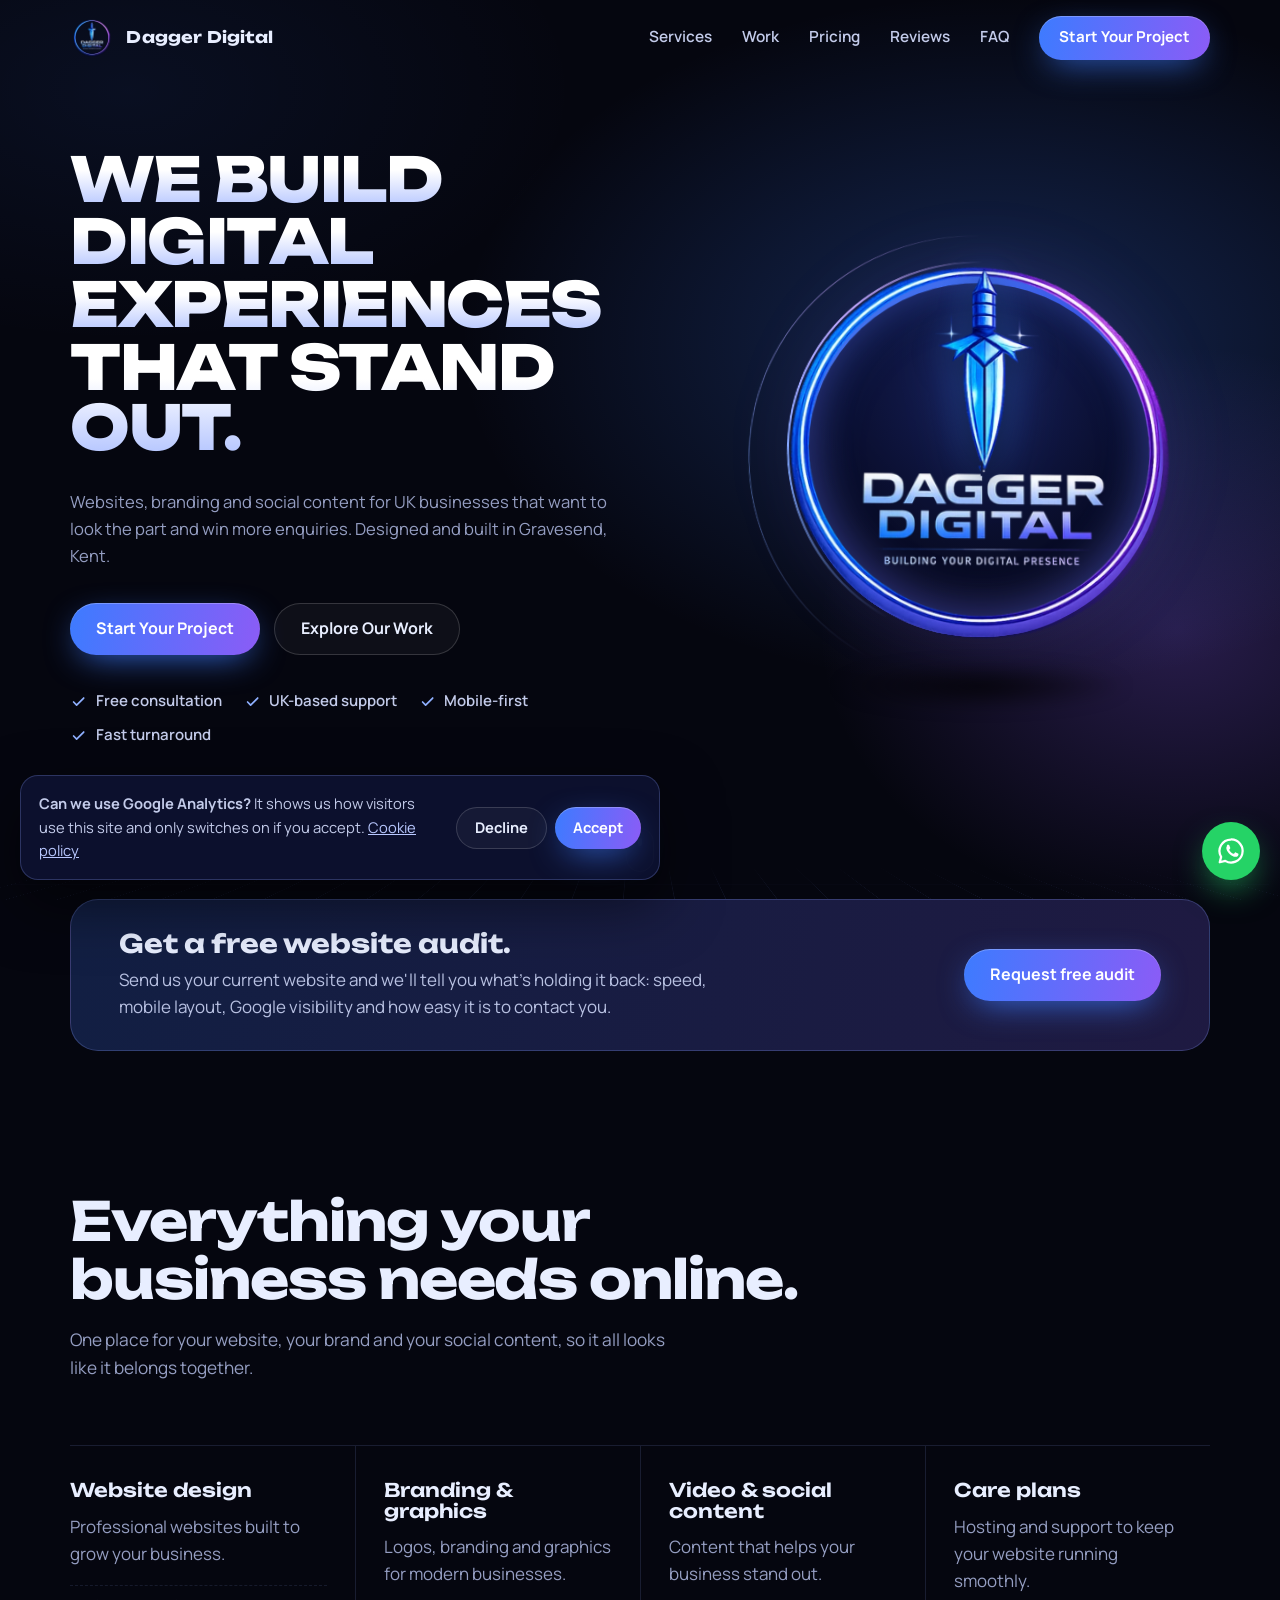
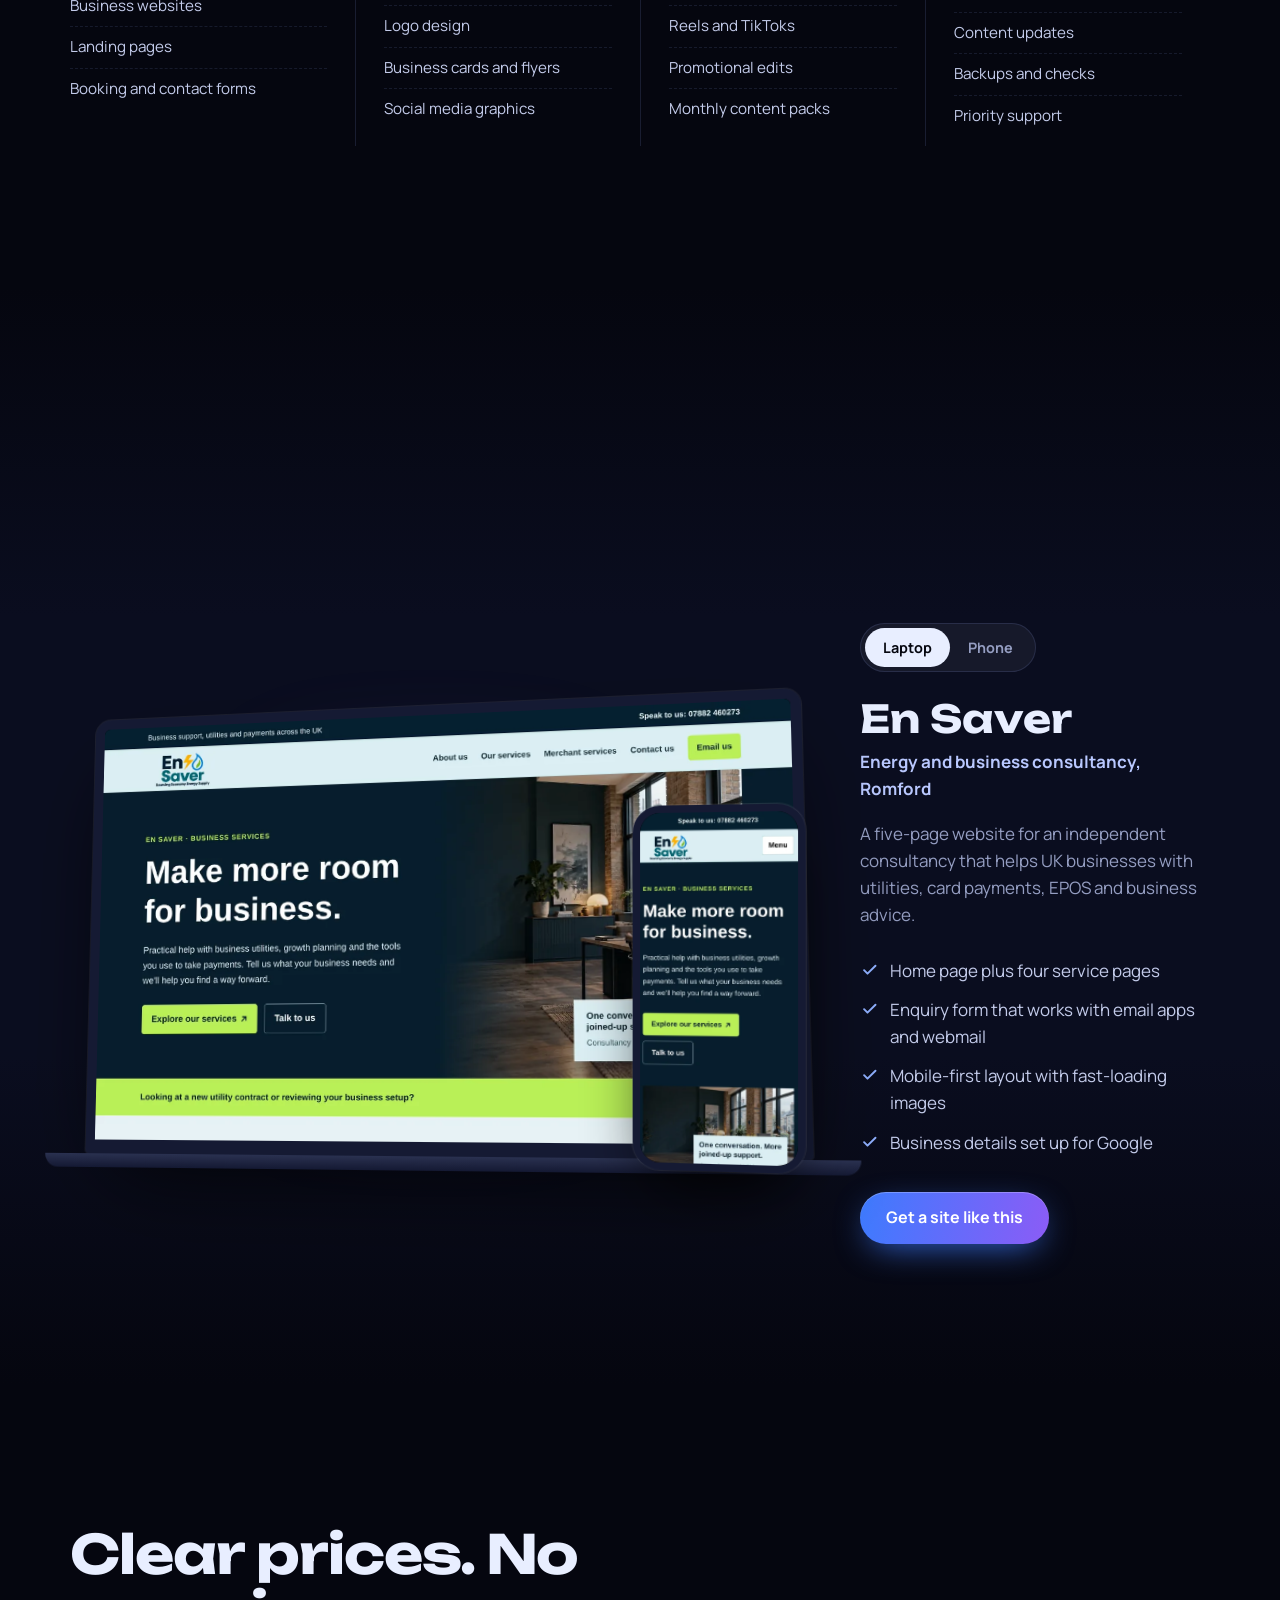
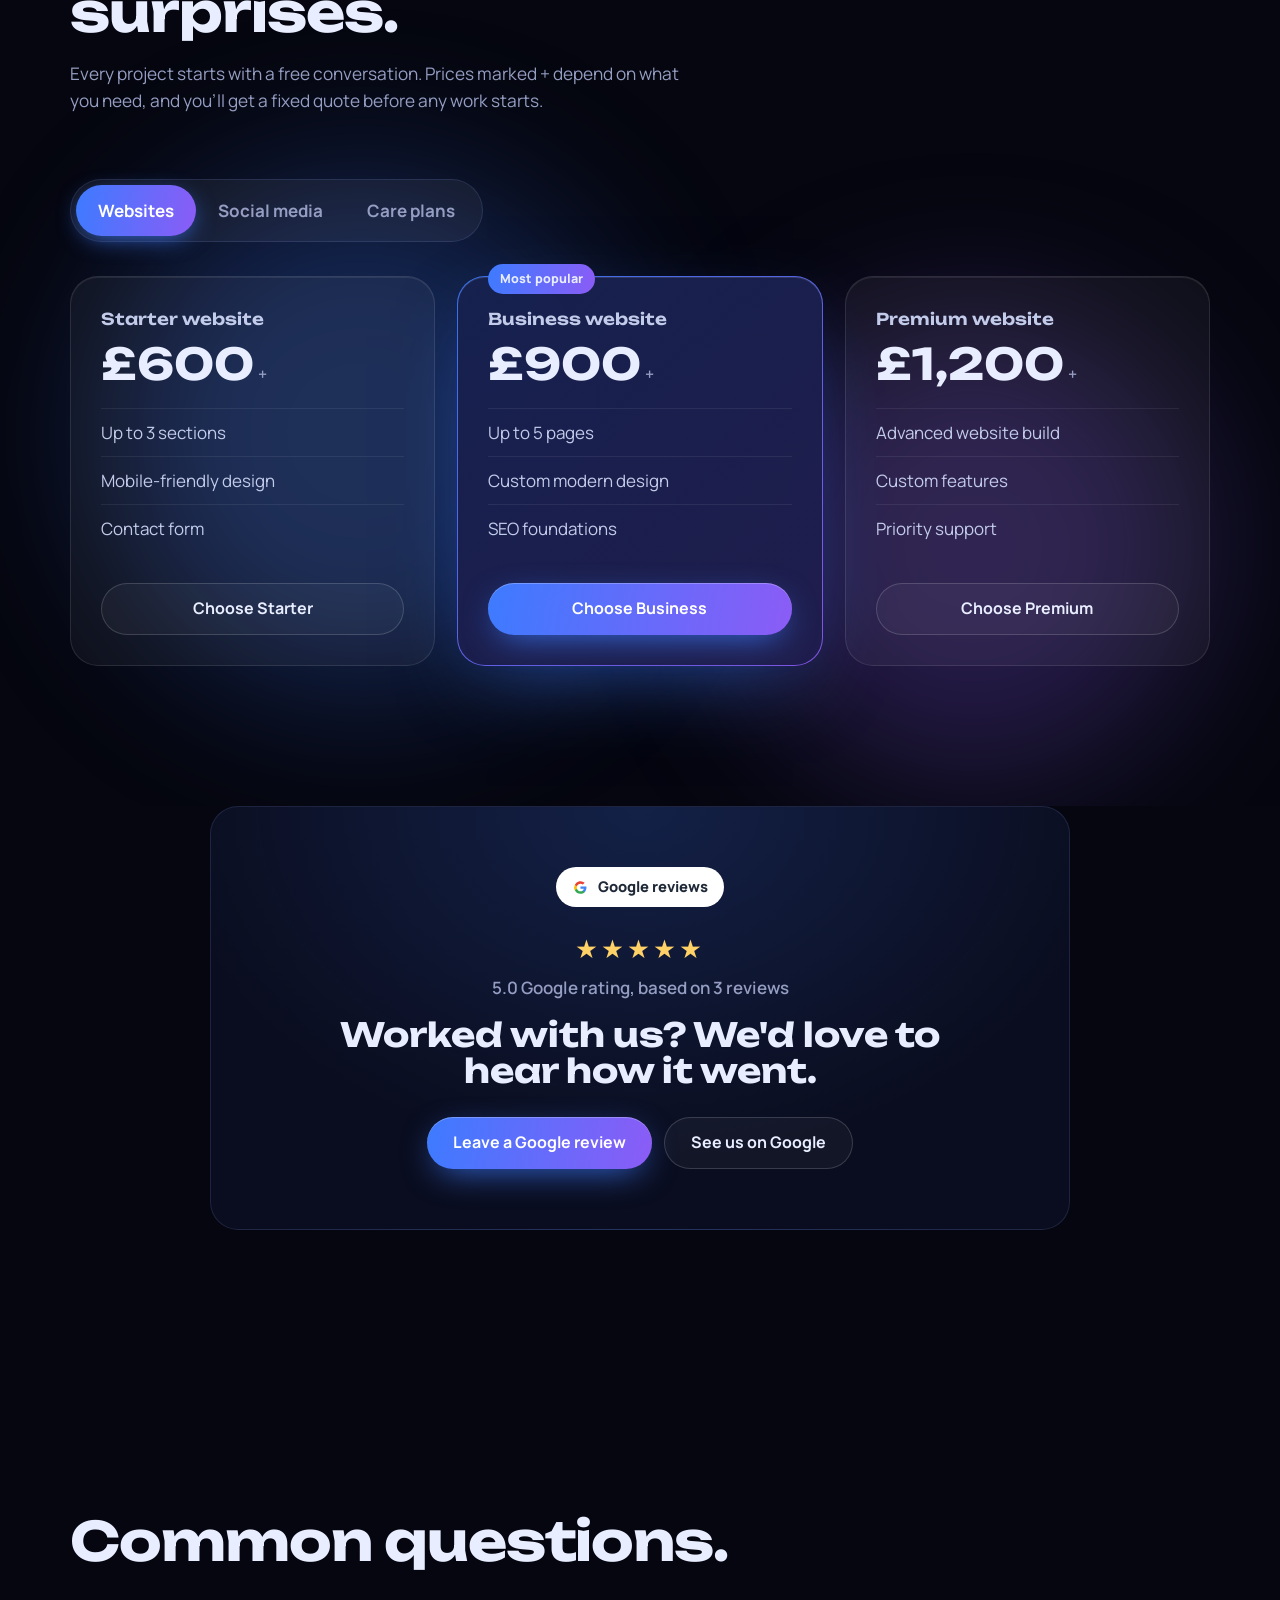
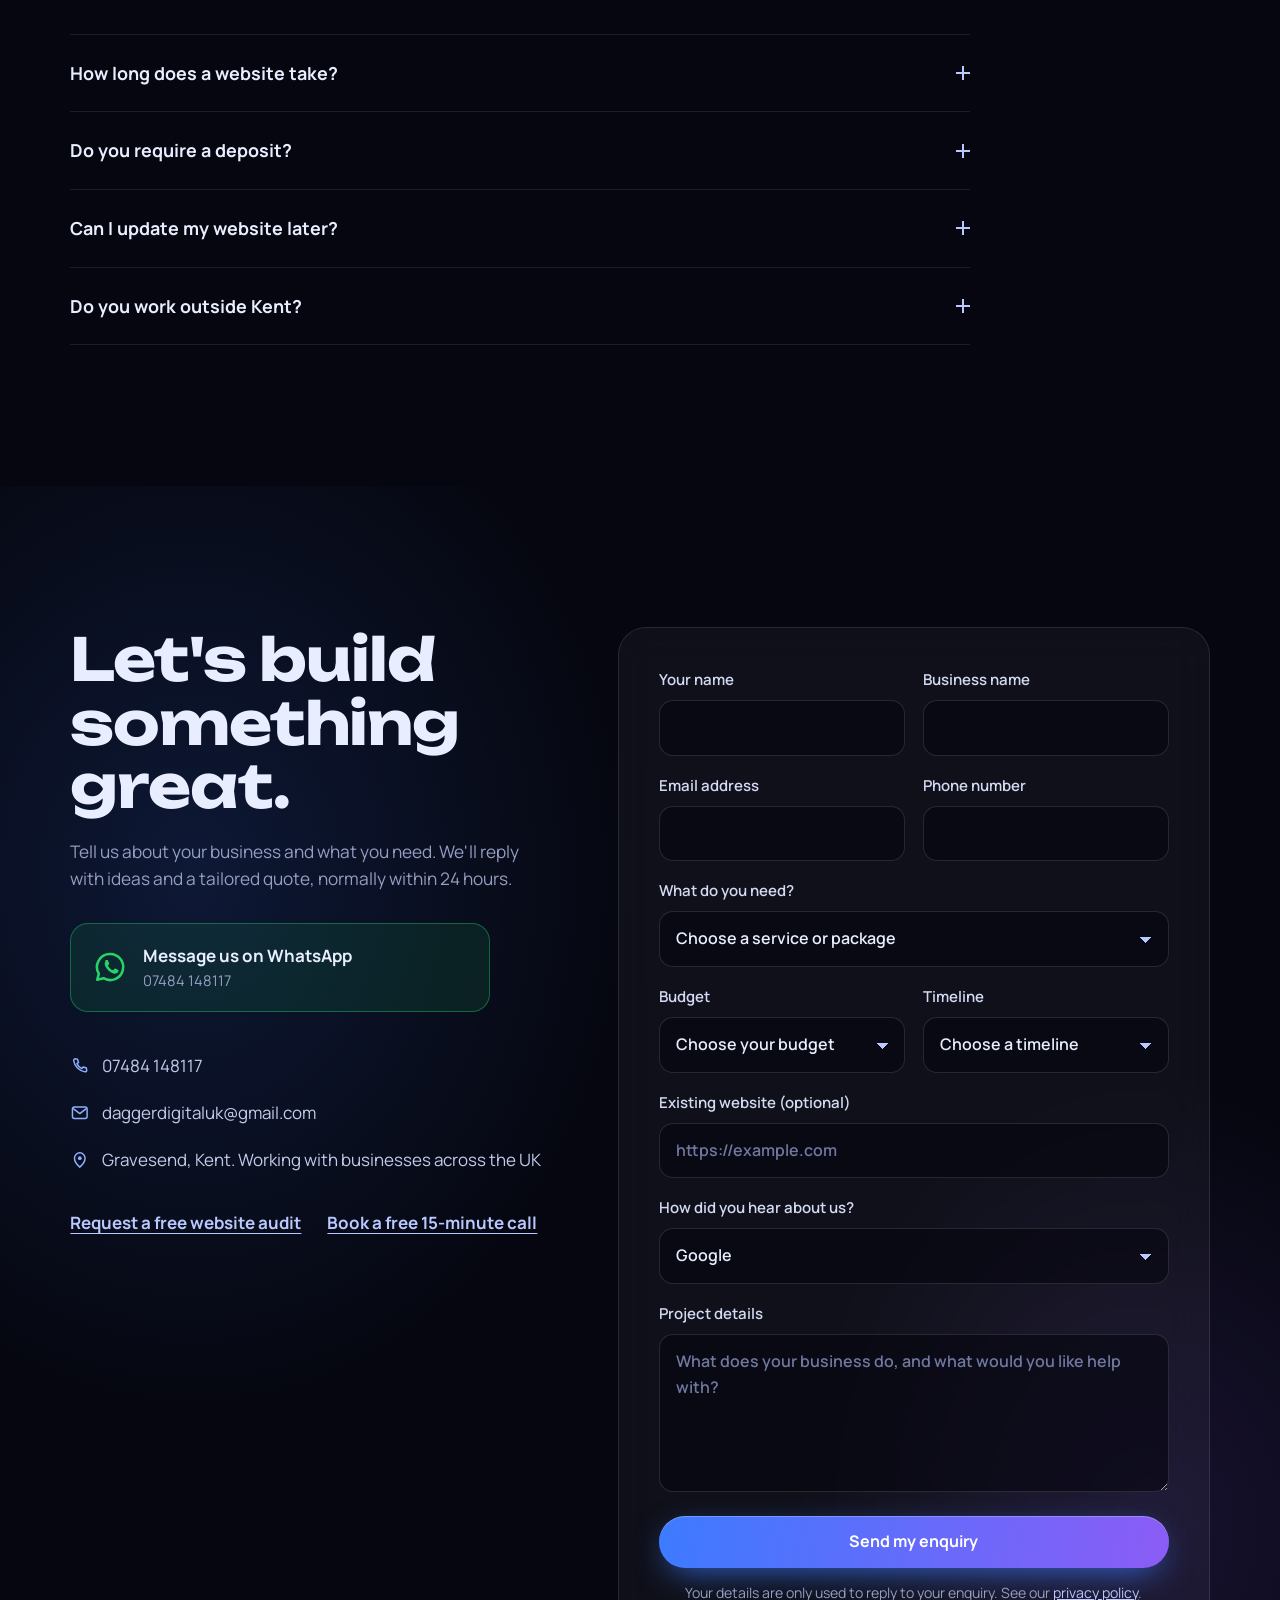
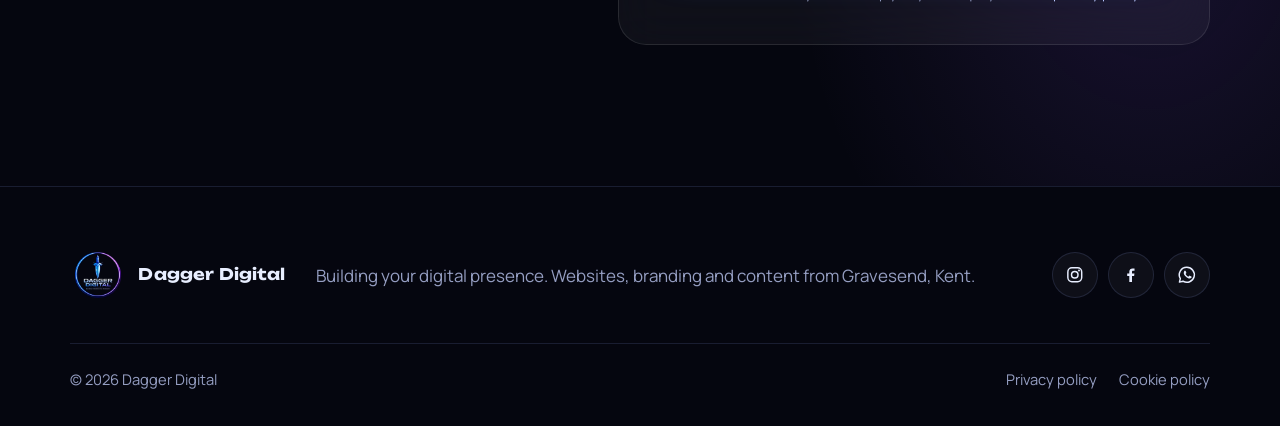
==== commit 2354362a: "Update Google review count to 3" ====
--- a/index.html
+++ b/index.html
@@ -288,7 +288,7 @@
     <section class="section reviews" id="reviews">
       <div class="review-panel reveal">
         <p class="review-source"><svg class="icon" aria-hidden="true"><use href="#i-google"/></svg>Google reviews</p>
-        <p class="review-score"><span class="stars" aria-hidden="true">★★★★★</span><span>5.0 Google rating, based on 1 review</span></p>
+        <p class="review-score"><span class="stars" aria-hidden="true">★★★★★</span><span>5.0 Google rating, based on 3 reviews</span></p>
         <h2>Worked with us? We'd love to hear how it went.</h2>
         <div class="review-actions">
           <a class="btn btn-glow" href="https://g.page/r/CZR_i5ZZs6BMEAE/review" target="_blank" rel="noopener">Leave a Google review</a>
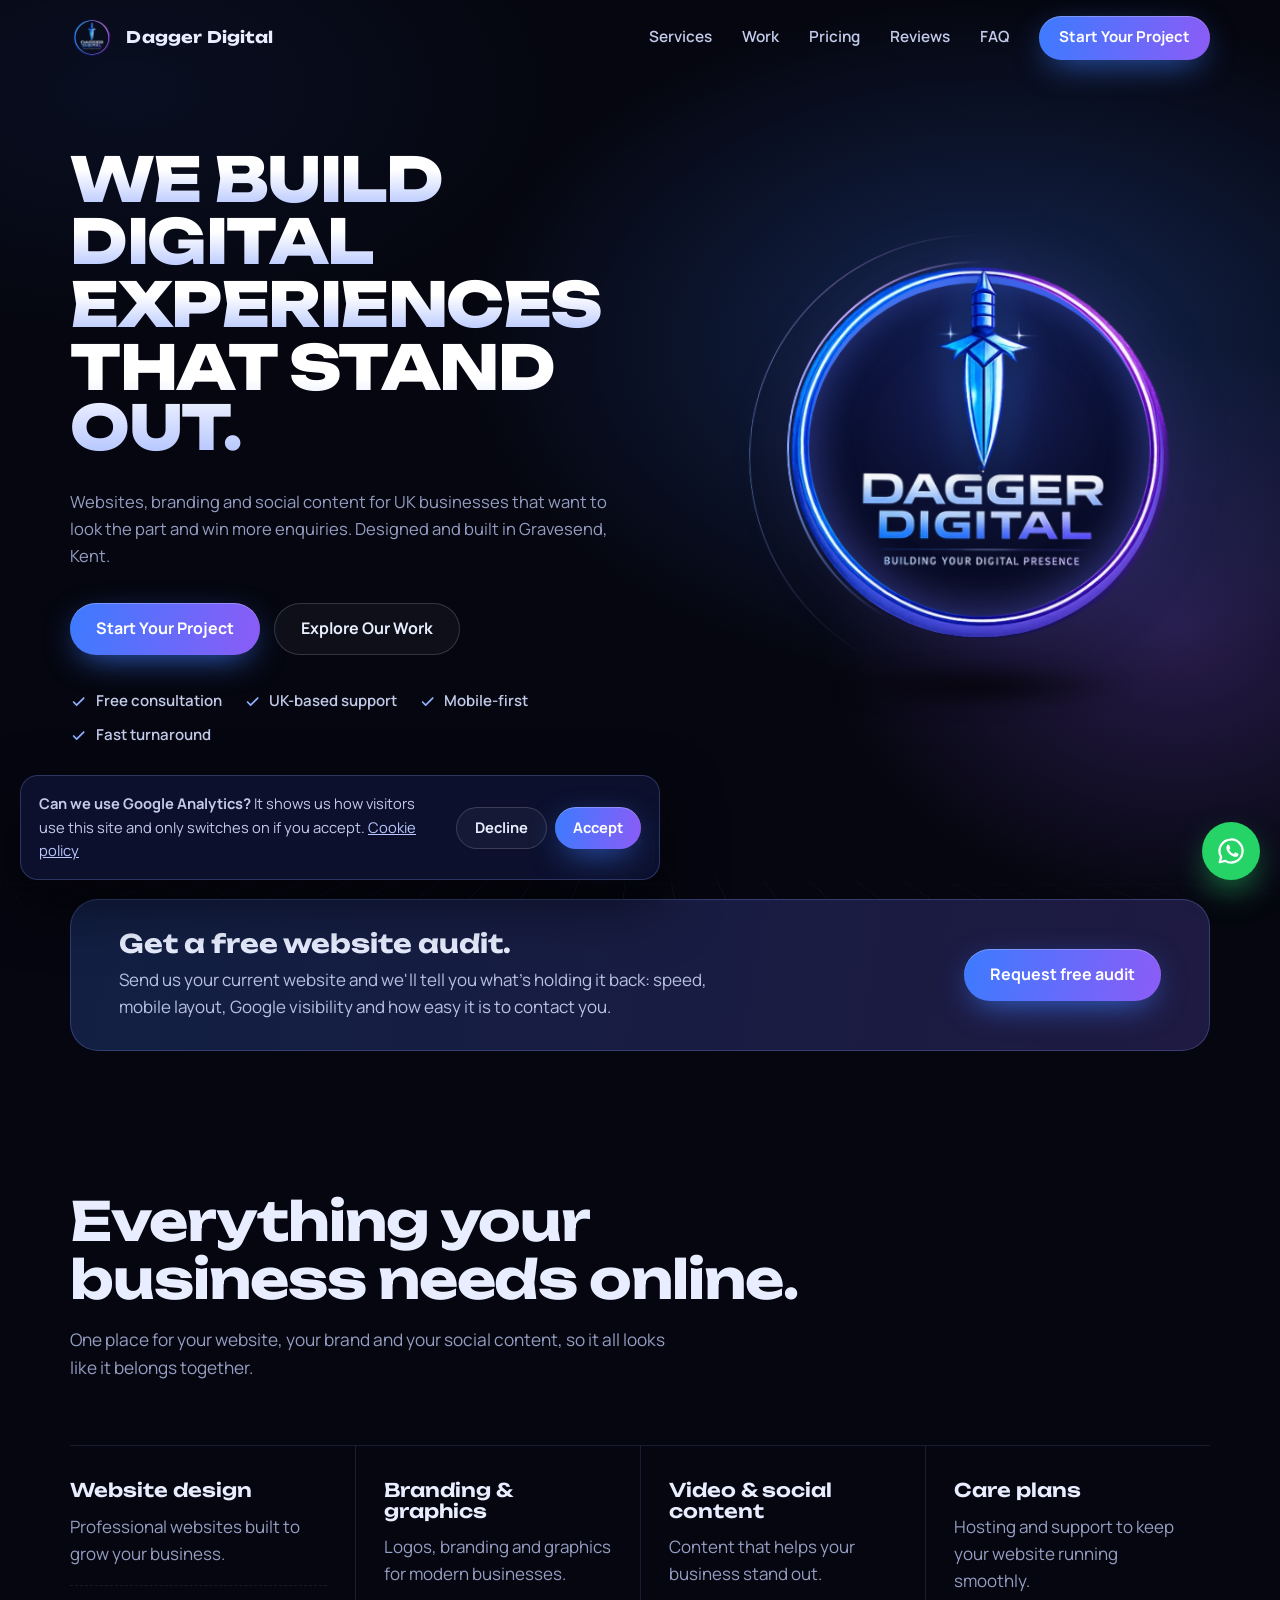
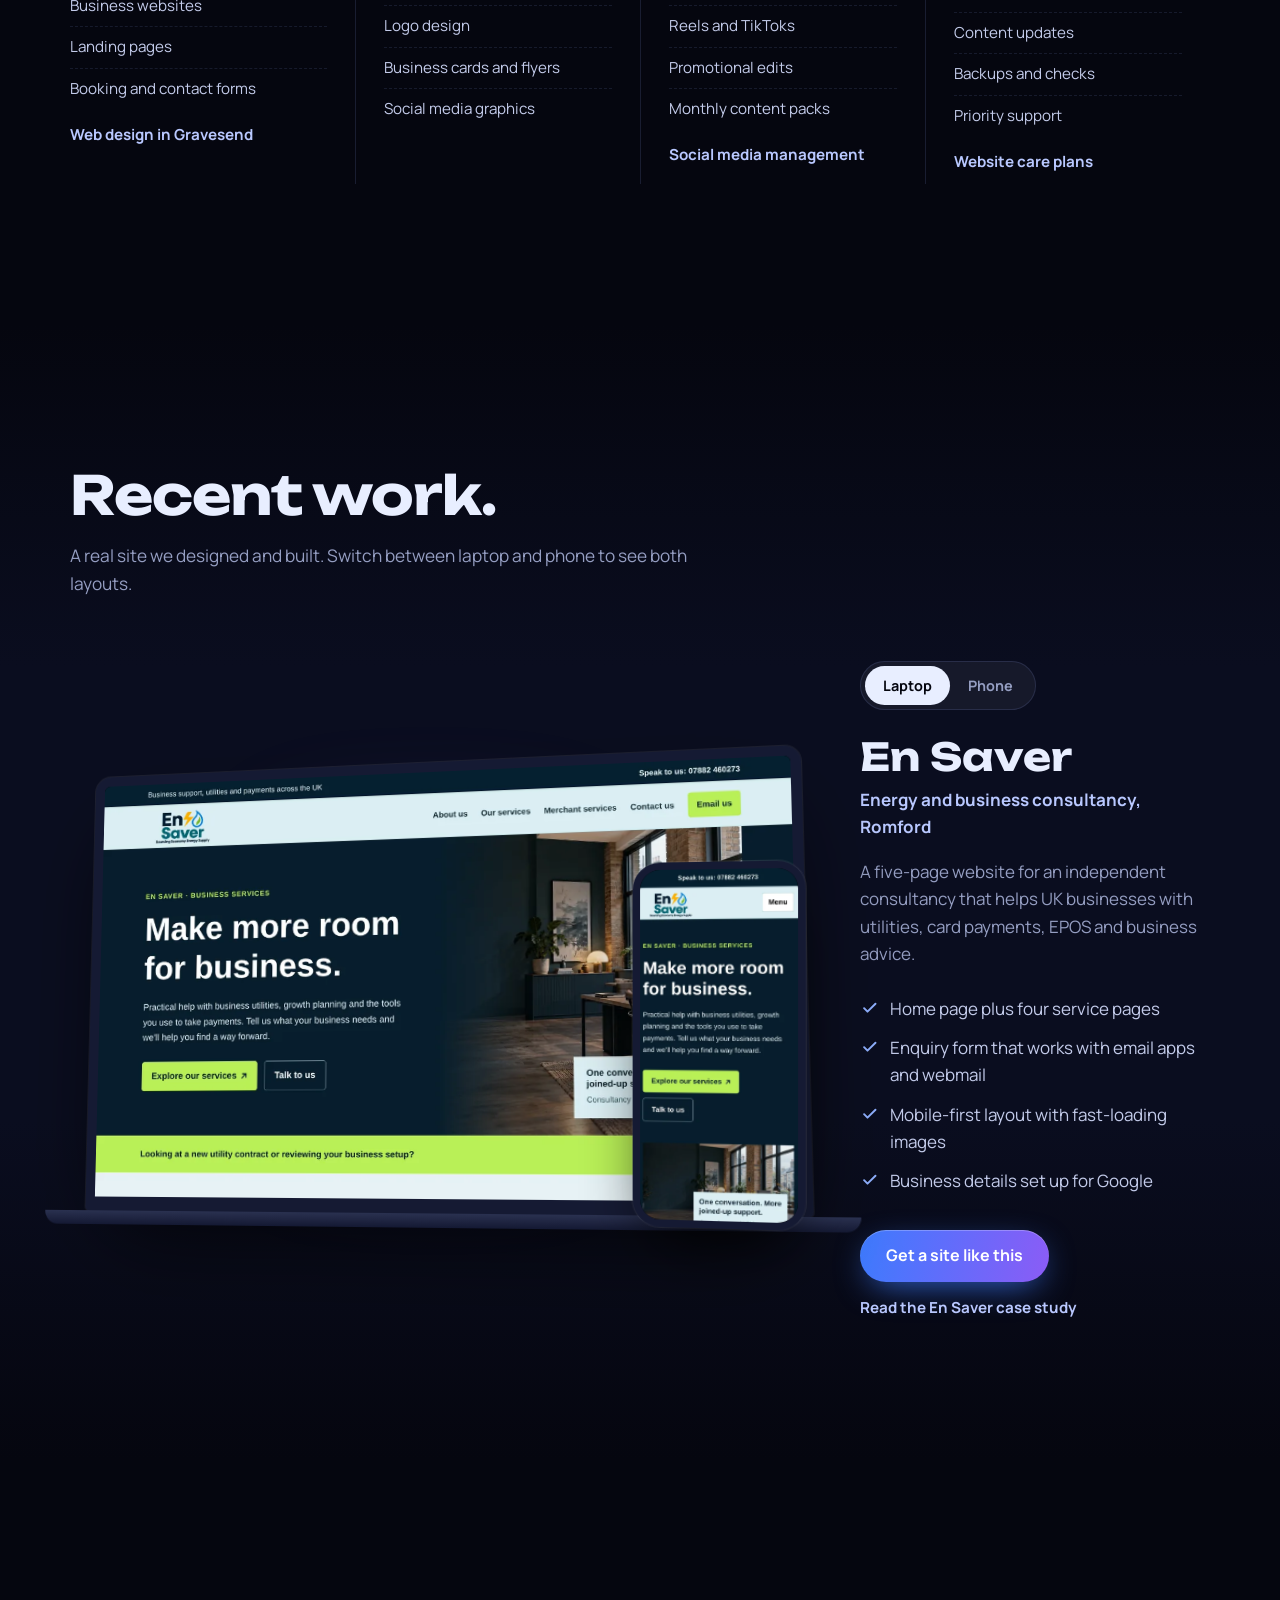
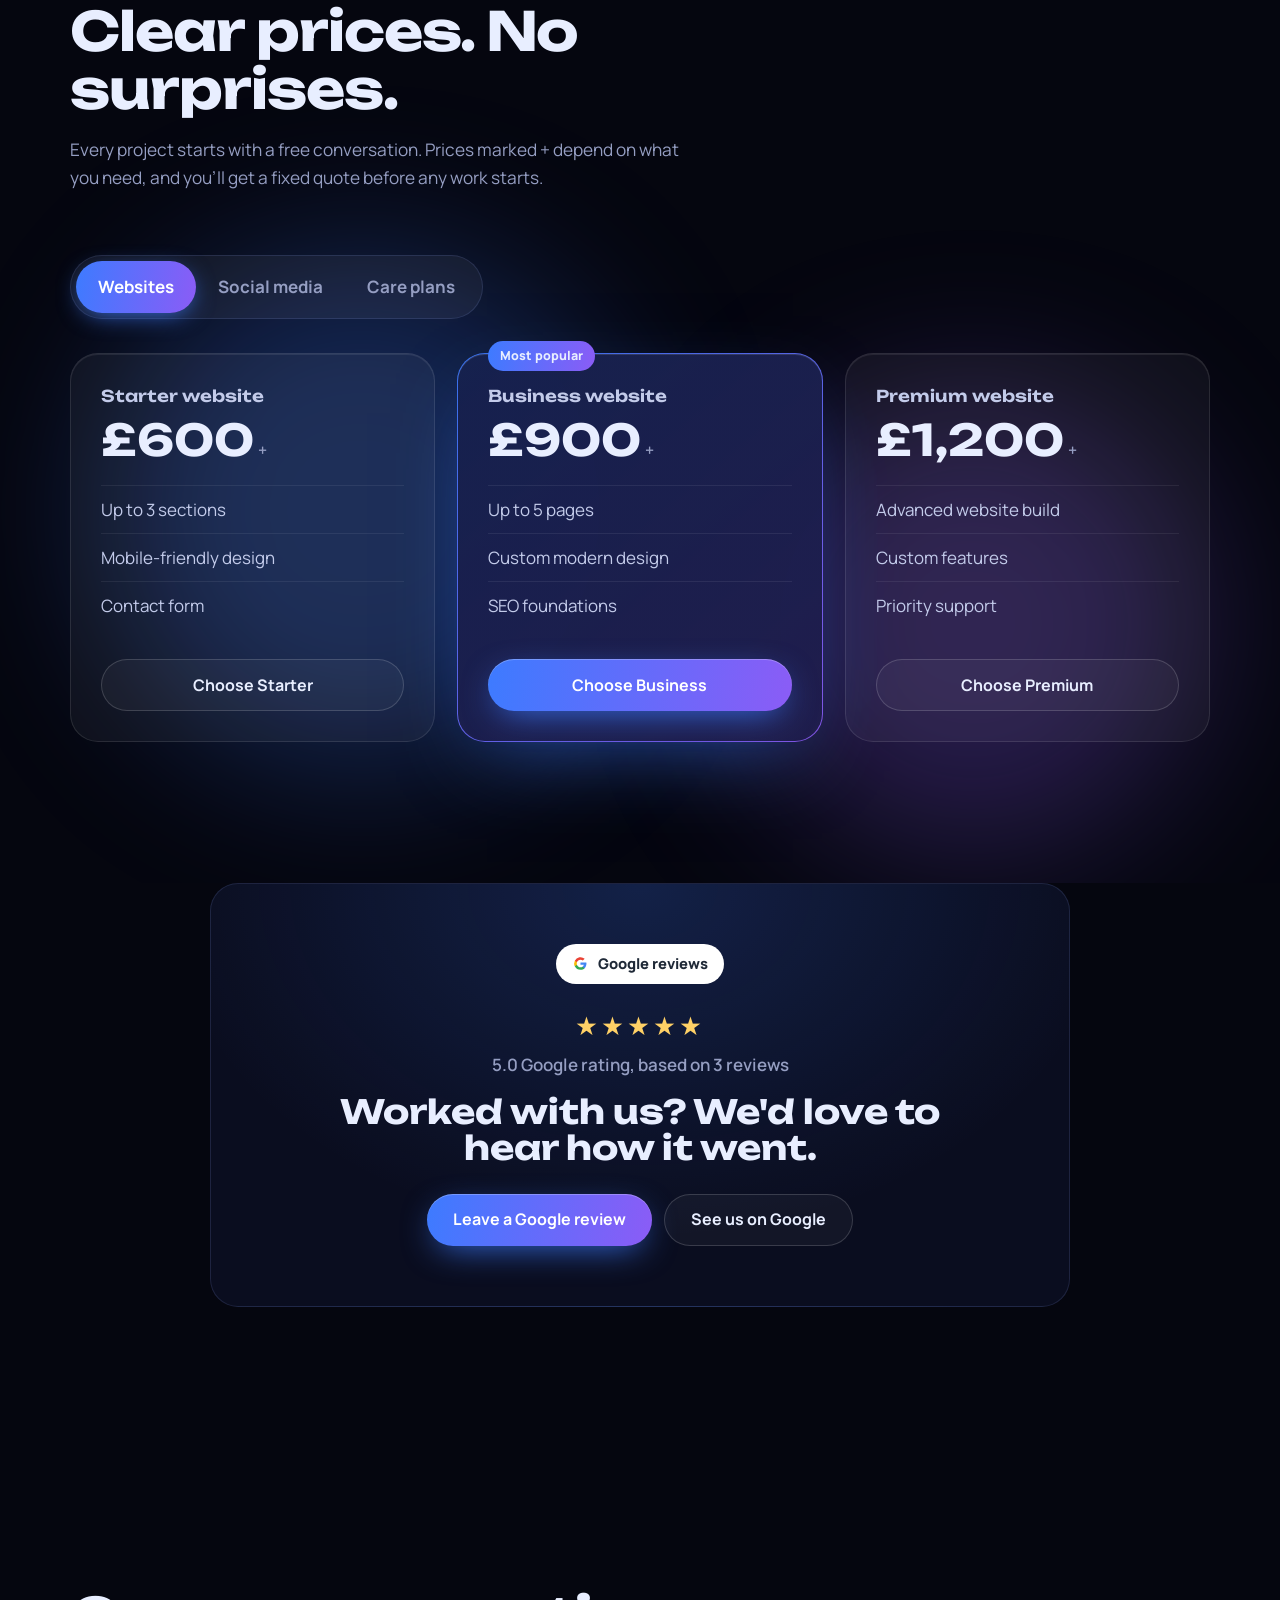
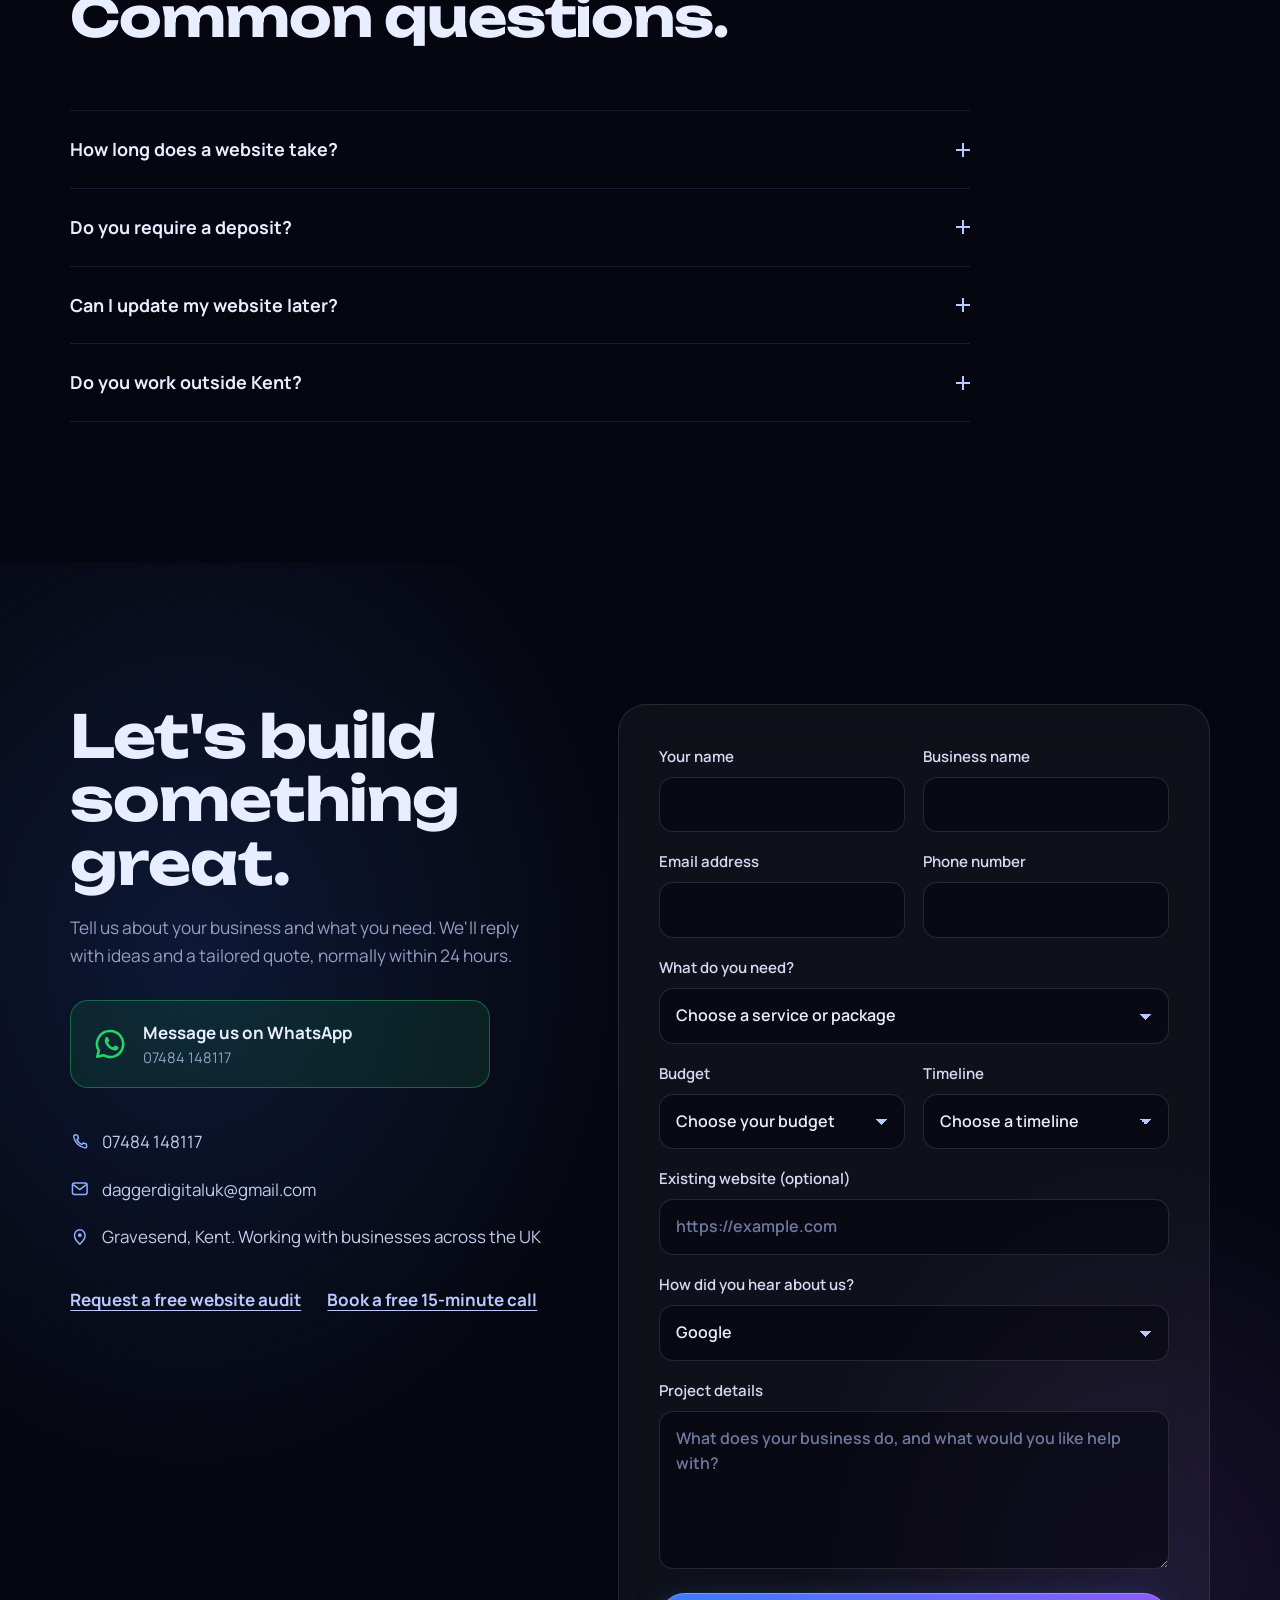
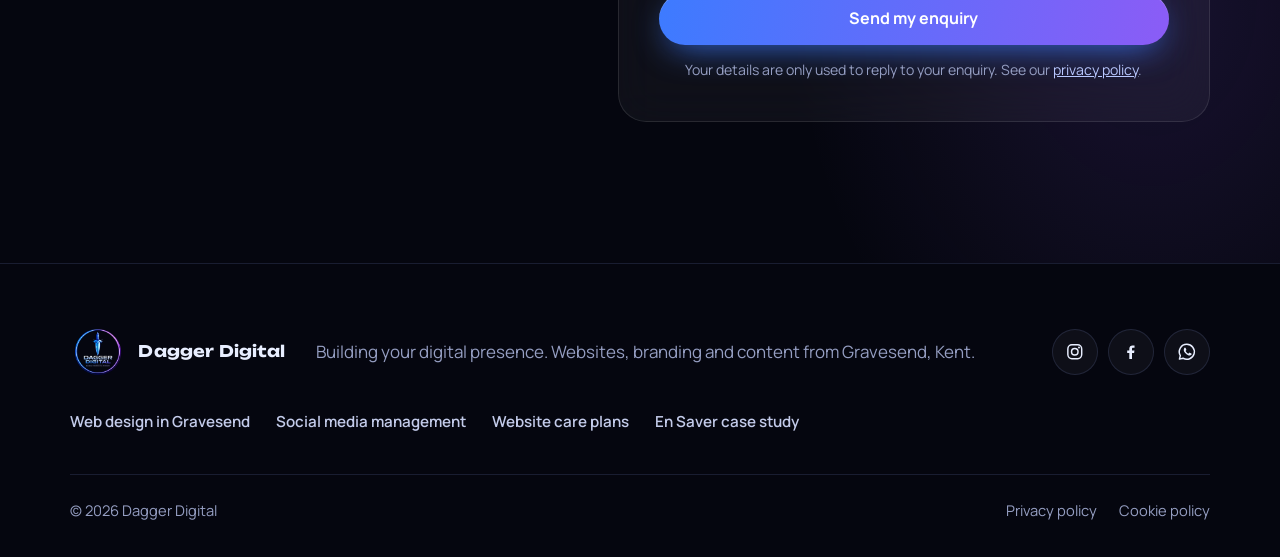
==== commit 74561a0b: "Add files via upload" ====
--- a/index.html
+++ b/index.html
@@ -3,7 +3,7 @@
 <head>
   <meta charset="UTF-8">
   <meta name="viewport" content="width=device-width, initial-scale=1.0">
-  <title>Dagger Digital | Web Design, Branding & Content in Gravesend, Kent</title>
+  <title>Web Design Gravesend, Kent | Dagger Digital</title>
   <meta name="description" content="Dagger Digital builds modern websites, branding and social media content for UK businesses. Based in Gravesend, Kent. Free website audit and free 15-minute call.">
   <meta name="theme-color" content="#05060f">
   <meta name="author" content="Dagger Digital">
@@ -23,7 +23,7 @@
   <link href="https://fonts.googleapis.com/css2?family=Manrope:wght@400;500;600;700;800&family=Unbounded:wght@500;600;700;800&display=swap" rel="stylesheet">
   <link rel="stylesheet" href="style.css">
 
-  <script type="application/ld+json">{"@context":"https://schema.org","@type":"ProfessionalService","name":"Dagger Digital","url":"https://daggerdigital.co.uk/","logo":"https://daggerdigital.co.uk/og-image.jpg","image":"https://daggerdigital.co.uk/og-image.jpg","description":"Websites, branding, social media content and website care plans for UK businesses.","telephone":"+447484148117","email":"daggerdigitaluk@gmail.com","address":{"@type":"PostalAddress","addressLocality":"Gravesend","addressRegion":"Kent","addressCountry":"GB"},"areaServed":"GB","sameAs":["https://www.instagram.com/daggerdigital.uk","https://www.facebook.com/DaggerDigitalUK"]}</script>
+  <script type="application/ld+json">{"@context": "https://schema.org", "@graph": [{"@type": "WebSite", "@id": "https://daggerdigital.co.uk/#website", "url": "https://daggerdigital.co.uk/", "name": "Dagger Digital", "publisher": {"@id": "https://daggerdigital.co.uk/#business"}}, {"@type": "ProfessionalService", "name": "Dagger Digital", "url": "https://daggerdigital.co.uk/", "logo": "https://daggerdigital.co.uk/og-image.jpg", "image": "https://daggerdigital.co.uk/og-image.jpg", "description": "Websites, branding, social media content and website care plans for UK businesses.", "telephone": "+447484148117", "email": "daggerdigitaluk@gmail.com", "address": {"@type": "PostalAddress", "addressLocality": "Gravesend", "addressRegion": "Kent", "addressCountry": "GB"}, "areaServed": "GB", "sameAs": ["https://www.instagram.com/daggerdigital.uk", "https://www.facebook.com/DaggerDigitalUK"], "@id": "https://daggerdigital.co.uk/#business", "priceRange": "£35–£1,200+", "hasOfferCatalog": {"@type": "OfferCatalog", "name": "Dagger Digital services", "itemListElement": [{"@type": "Offer", "itemOffered": {"@type": "Service", "name": "Website design", "url": "https://daggerdigital.co.uk/web-design-gravesend.html"}}, {"@type": "Offer", "itemOffered": {"@type": "Service", "name": "Social media management", "url": "https://daggerdigital.co.uk/social-media-management.html"}}, {"@type": "Offer", "itemOffered": {"@type": "Service", "name": "Website care plans", "url": "https://daggerdigital.co.uk/website-care-plans.html"}}]}}, {"@type": "FAQPage", "mainEntity": [{"@type": "Question", "name": "How long does a website take?", "acceptedAnswer": {"@type": "Answer", "text": "Most small business websites take around one to three weeks, depending on content, revisions and features."}}, {"@type": "Question", "name": "Do you require a deposit?", "acceptedAnswer": {"@type": "Answer", "text": "A 50% deposit is normally required before work begins, with the remaining balance due before launch."}}, {"@type": "Question", "name": "Can I update my website later?", "acceptedAnswer": {"@type": "Answer", "text": "Yes. Updates can be arranged through a care plan or quoted individually."}}, {"@type": "Question", "name": "Do you work outside Kent?", "acceptedAnswer": {"@type": "Answer", "text": "Yes. Dagger Digital works remotely with businesses throughout the UK."}}]}]}</script>
 </head>
 <body>
   <!-- Icon set (inline so nothing extra has to download) -->
@@ -141,6 +141,7 @@
           <h3>Website design</h3>
           <p>Professional websites built to grow your business.</p>
           <ul><li>Business websites</li><li>Landing pages</li><li>Booking and contact forms</li></ul>
+          <a class="service-link" href="web-design-gravesend.html">Web design in Gravesend</a>
         </article>
         <article class="service reveal">
           <h3>Branding &amp; graphics</h3>
@@ -151,11 +152,13 @@
           <h3>Video &amp; social content</h3>
           <p>Content that helps your business stand out.</p>
           <ul><li>Reels and TikToks</li><li>Promotional edits</li><li>Monthly content packs</li></ul>
+          <a class="service-link" href="social-media-management.html">Social media management</a>
         </article>
         <article class="service reveal">
           <h3>Care plans</h3>
           <p>Hosting and support to keep your website running smoothly.</p>
           <ul><li>Content updates</li><li>Backups and checks</li><li>Priority support</li></ul>
+          <a class="service-link" href="website-care-plans.html">Website care plans</a>
         </article>
       </div>
     </section>
@@ -193,6 +196,7 @@
             <li><svg class="icon" aria-hidden="true"><use href="#i-check"/></svg>Business details set up for Google</li>
           </ul>
           <a class="btn btn-glow prefill-button" href="#contact" data-service="Business Website — £900+">Get a site like this</a>
+          <a class="service-link" href="en-saver-case-study.html">Read the En Saver case study</a>
         </div>
       </article>
     </section>
@@ -412,6 +416,12 @@
         <a href="https://wa.me/447484148117" target="_blank" rel="noopener" aria-label="Message Dagger Digital on WhatsApp"><svg class="icon" aria-hidden="true"><use href="#i-whatsapp"/></svg></a>
       </div>
     </div>
+    <nav class="footer-links" aria-label="Services">
+      <a href="web-design-gravesend.html">Web design in Gravesend</a>
+      <a href="social-media-management.html">Social media management</a>
+      <a href="website-care-plans.html">Website care plans</a>
+      <a href="en-saver-case-study.html">En Saver case study</a>
+    </nav>
     <div class="footer-bottom">
       <p>© <span id="year"></span> Dagger Digital</p>
       <nav aria-label="Legal">
--- a/style.css
+++ b/style.css
@@ -341,3 +341,25 @@
   *,*::before,*::after{animation:none!important;transition:none!important}
   .reveal{opacity:1;transform:none}
 }
+
+/* ---------- Service pages (added Nov 2026) ---------- */
+.page-hero{position:relative;padding:calc(var(--header-h) + clamp(50px,8vw,110px)) var(--pad) clamp(40px,6vw,80px);background:radial-gradient(55% 60% at 80% 0%,rgba(139,92,246,.22),transparent 70%),radial-gradient(45% 55% at 10% 10%,rgba(61,123,255,.22),transparent 70%),var(--void);border-bottom:1px solid var(--line)}
+.page-hero h1{font-size:clamp(2.1rem,5.4vw,4.4rem);letter-spacing:-.02em;max-width:16ch;text-wrap:balance}
+.page-lead{margin:22px 0 30px;color:#c3cbea;font-size:clamp(1.05rem,1.4vw,1.2rem);max-width:640px}
+.crumbs{display:flex;flex-wrap:wrap;gap:8px;margin-bottom:22px;color:var(--mist);font-size:.92rem;font-weight:600}
+.crumbs a{text-decoration:none;color:#b9c8ff}
+.crumbs a:hover{text-decoration:underline}
+.page-note{margin-top:28px;color:var(--mist)}
+.page-note a{color:#b9c8ff}
+.split{display:grid;grid-template-columns:.9fr 1.1fr;gap:clamp(30px,5vw,70px);align-items:center}
+.split-title{font-size:clamp(1.7rem,3vw,2.6rem);letter-spacing:-.02em;margin-bottom:16px}
+.split-text{color:var(--mist);margin-bottom:26px;max-width:520px}
+.split-img{border-radius:var(--radius-md);border:1px solid var(--line);box-shadow:0 30px 80px -30px rgba(61,123,255,.5)}
+.cta-band{padding-bottom:clamp(60px,8vw,110px)}
+.service-link{display:inline-block;margin-top:14px;color:#b9c8ff;font-weight:700;font-size:.95rem;text-decoration:none}
+.service-link:hover{text-decoration:underline}
+.footer-links{display:flex;flex-wrap:wrap;gap:10px 26px;margin-top:30px}
+.footer-links a{color:#c3cbea;text-decoration:none;font-weight:600;font-size:.95rem}
+.footer-links a:hover{color:#fff;text-decoration:underline}
+@media (max-width:920px){.split{grid-template-columns:1fr}}
+@media (max-width:640px){.page-hero .hero-actions .btn{flex:1 1 100%}}
